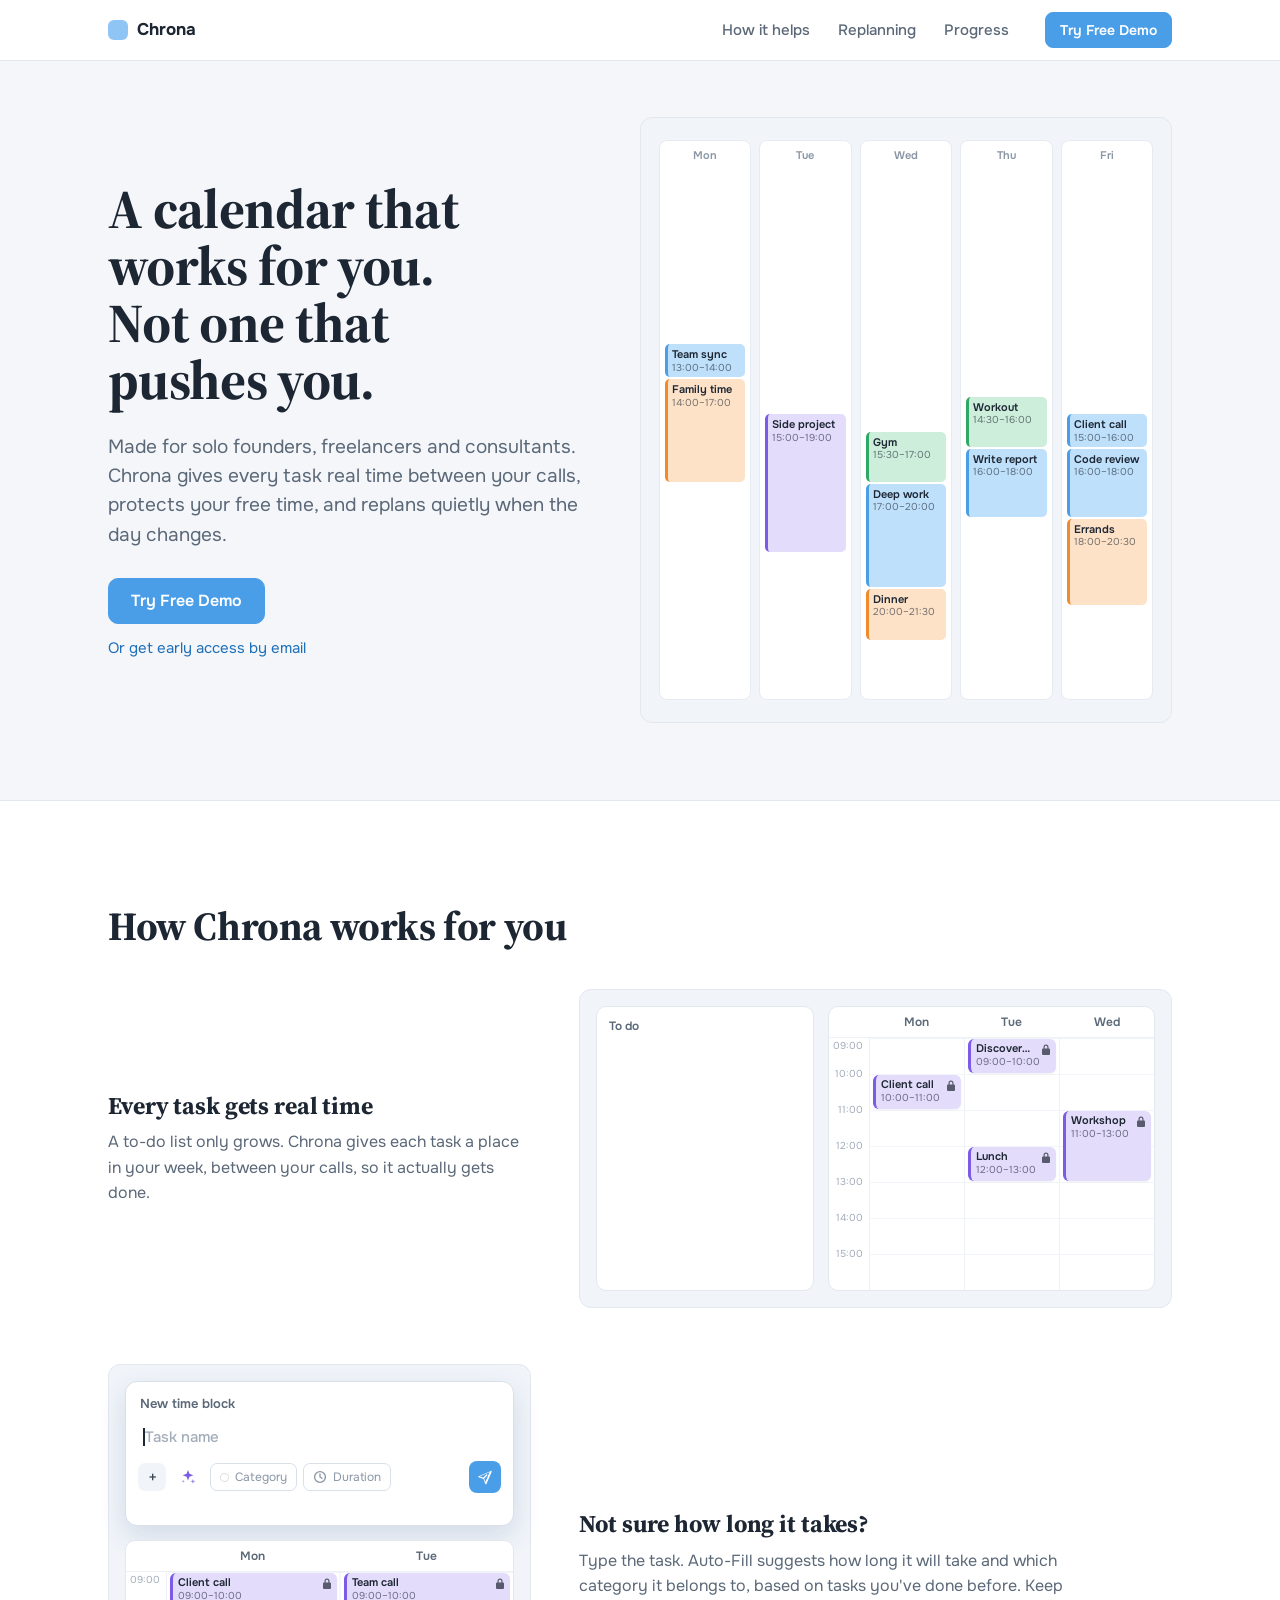
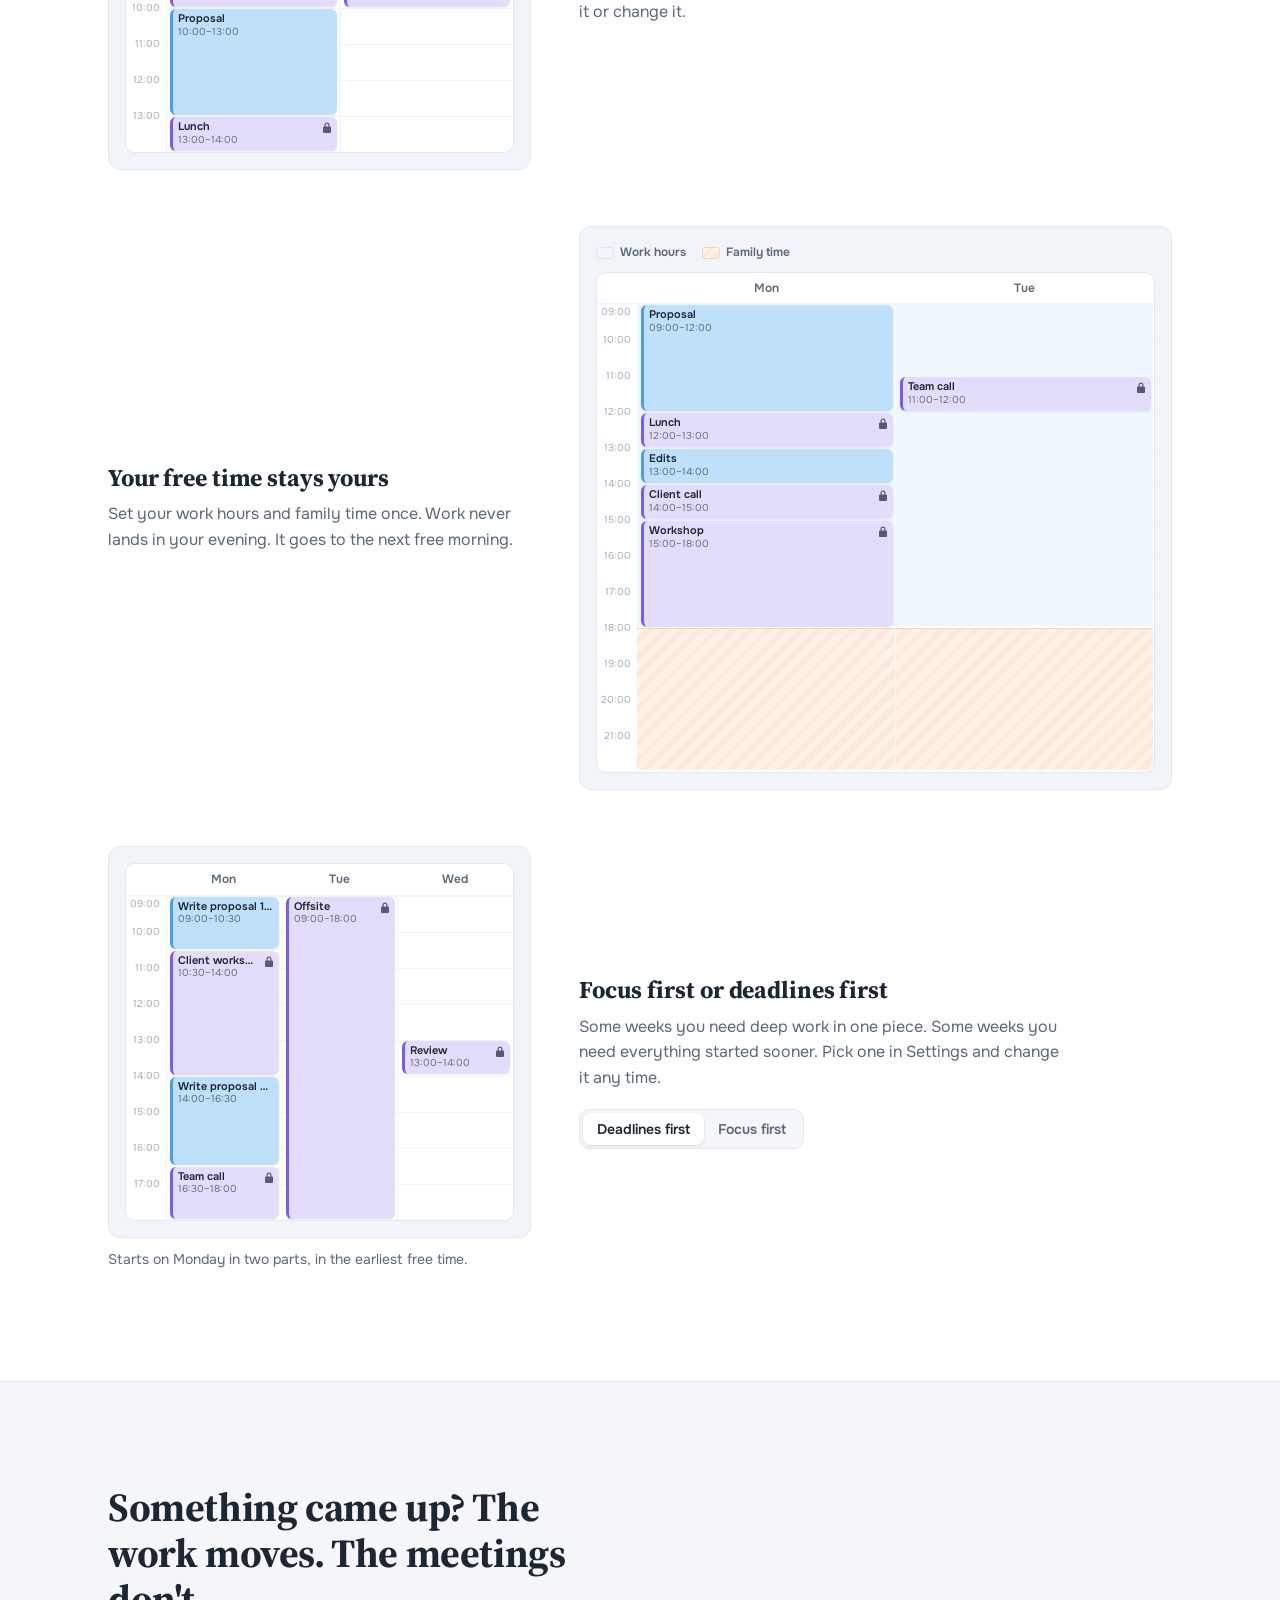
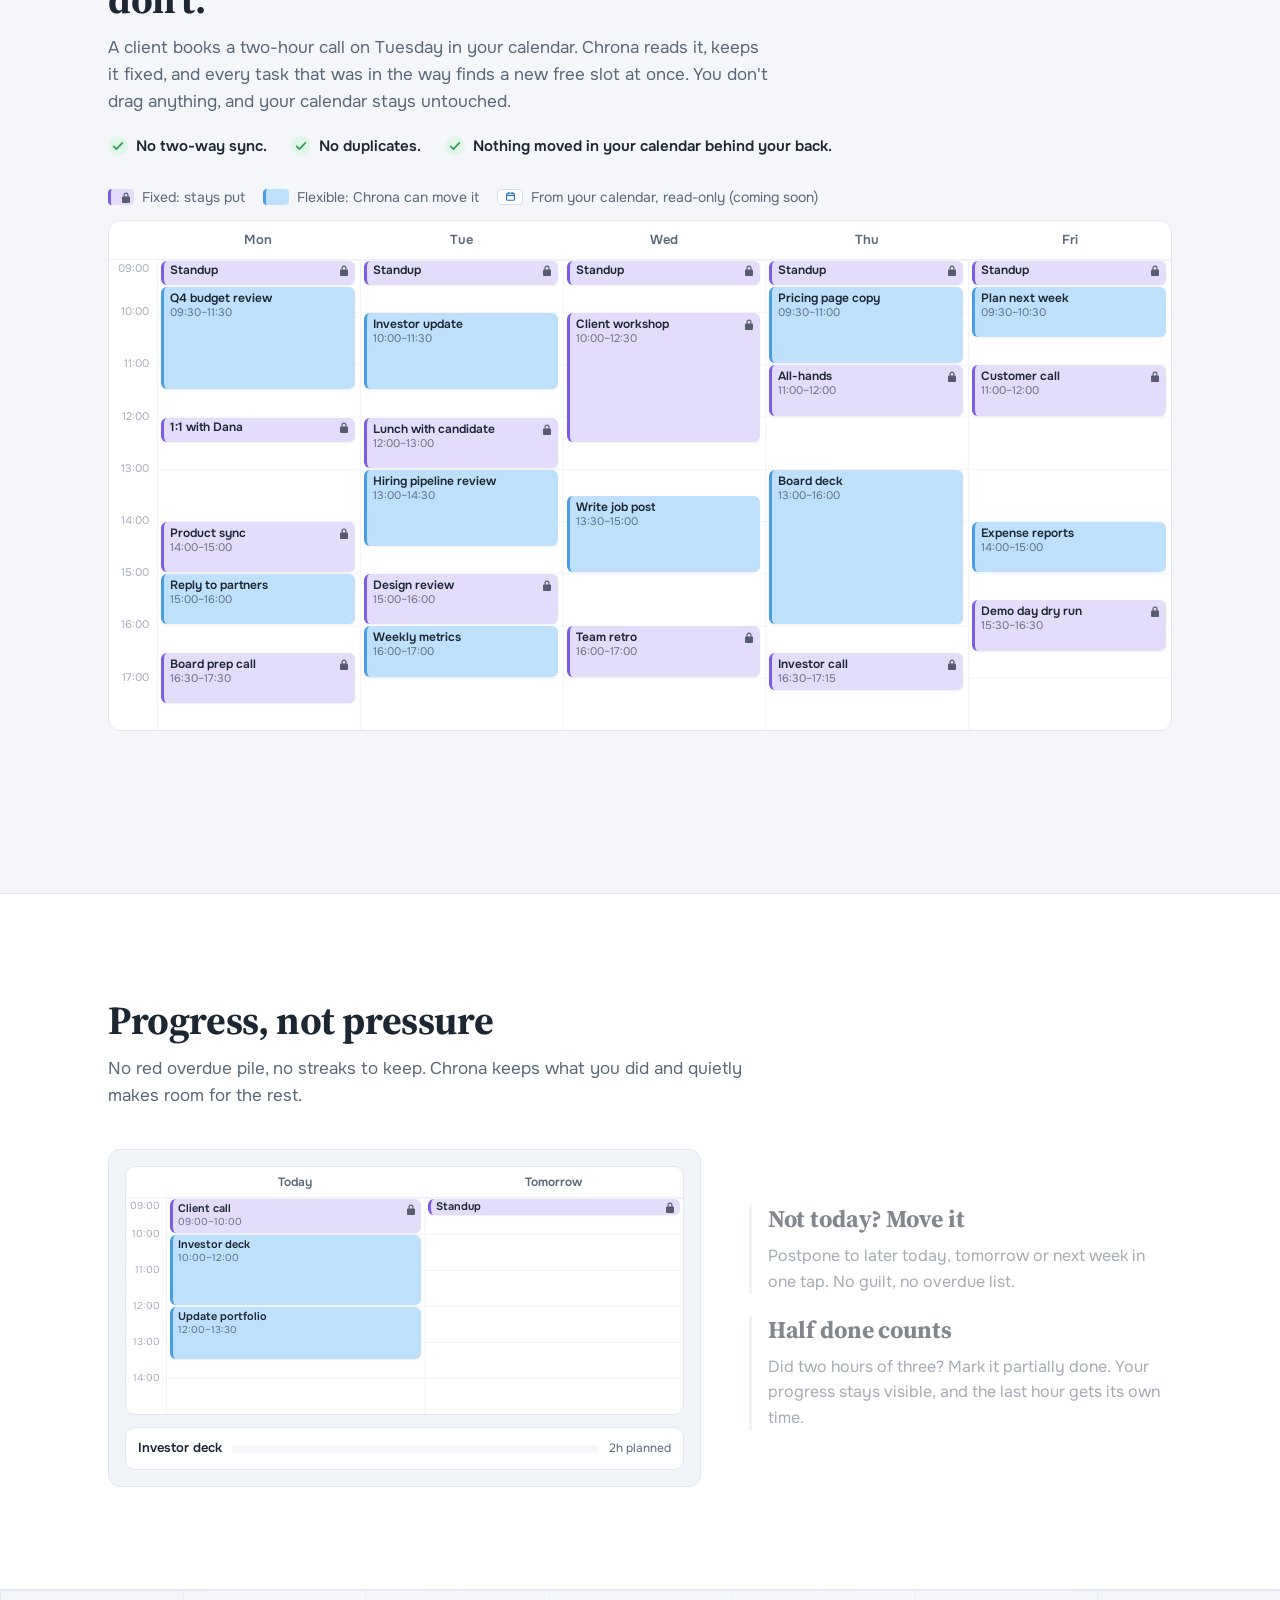
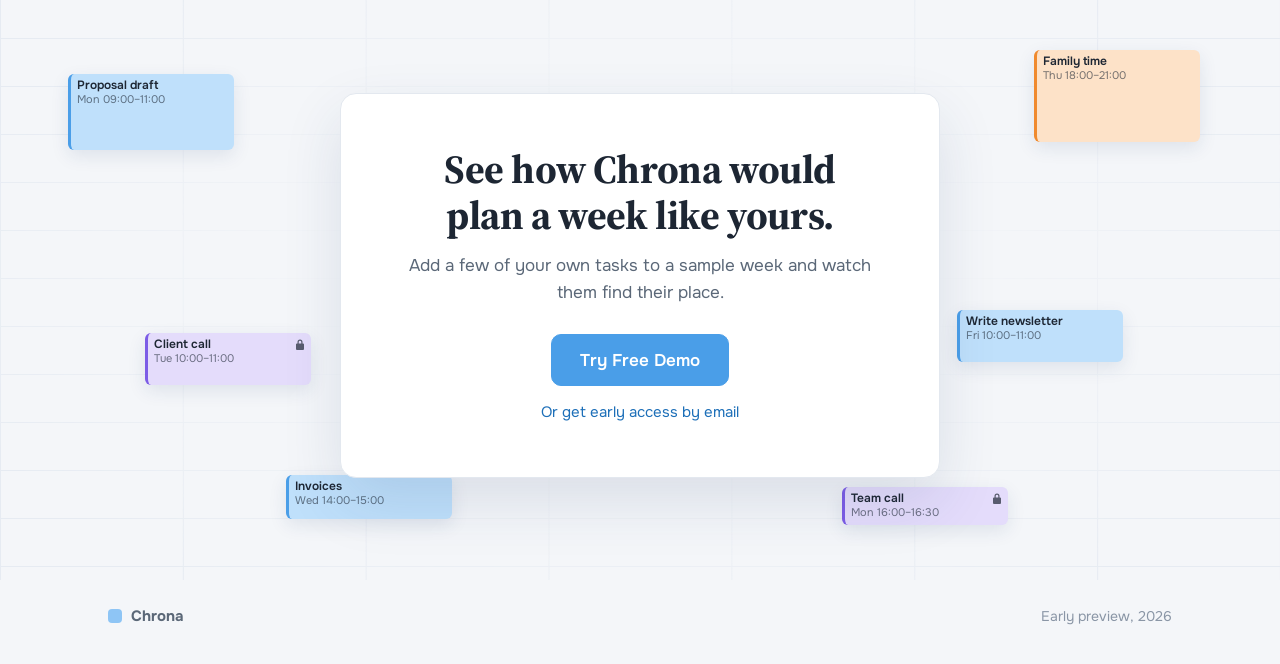
==== index.html @ 04bf7e2d "Publish landing and demo from auto-scheduler-v2@5531597 Co-Authored-By: Claude Opus 5.5 <noreply@ant" ====
<!doctype html>
<html lang="en">
<head>
  <meta charset="utf-8">
  <meta name="viewport" content="width=device-width, initial-scale=1">
  <title>Chrona: a calendar that works for you</title>
  <meta name="description" content="A calendar for solo founders, freelancers and consultants. Every task gets real time between your calls, your free time stays protected, and the week replans quietly when the day changes. Try Free Demo.">
  <meta property="og:type" content="website">
  <meta property="og:title" content="Chrona: a calendar that works for you, not one that pushes you">
  <meta property="og:description" content="For solo founders, freelancers and consultants. Every task gets real time, free time stays yours, half done counts. Try Free Demo.">
  <meta property="og:image" content="https://almazsr.github.io/chrona-demo/og.png">
  <meta name="twitter:card" content="summary_large_image">
  <link rel="icon" href="data:image/svg+xml,%3Csvg xmlns='http://www.w3.org/2000/svg' viewBox='0 0 32 32'%3E%3Crect width='32' height='32' rx='8' fill='%238ec5f5'/%3E%3C/svg%3E">
  <script>
    // Old demo links (…/chrona-demo/#/calendar) keep working after the demo moved to demo/.
    if (/^#\//.test(location.hash)) location.replace('demo/' + location.hash);
  </script>
  <link rel="preload" href="demo/fonts/onest-latin.woff2" as="font" type="font/woff2" crossorigin>
  <link rel="preload" href="demo/fonts/source-serif-4-latin.woff2" as="font" type="font/woff2" crossorigin>
  <link rel="stylesheet" href="demo/css/fonts.css">
  <link rel="stylesheet" href="demo/css/tetris.css">
  <link rel="stylesheet" href="demo/css/early-access.css">
  <link rel="stylesheet" href="css/landing.css">
</head>
<body>
  <header class="top">
    <div class="wrap top-in">
      <a class="logo" href="./" aria-label="Chrona home"><span class="mark" aria-hidden="true"></span>Chrona</a>
      <nav class="top-nav" aria-label="Page">
        <a href="#features">How it helps</a>
        <a href="#replan">Replanning</a>
        <a href="#progress">Progress</a>
      </nav>
      <a class="btn btn-sm" href="demo/">Try Free Demo</a>
    </div>
  </header>

  <main>
    <section class="hero" aria-labelledby="hero-title">
      <div class="wrap hero-in">
        <div class="hero-text">
          <h1 id="hero-title" class="hero-title"><span>A calendar that works for you.</span> <span>Not one that pushes you.</span></h1>
          <p class="lede">Made for solo founders, freelancers and consultants. Chrona gives every task real time between your calls, protects your free time, and replans quietly when the day changes.</p>
          <div class="hero-cta">
            <a class="btn" href="demo/">Try Free Demo</a>
            <a class="ea-link" href="#" data-early-access="landing-hero">Or get early access by email</a>
          </div>
        </div>
        <div class="hero-week" aria-hidden="true">
          <div class="hero-week-desktop" id="week-desktop"></div>
          <div class="hero-week-mobile" id="week-mobile"></div>
        </div>
      </div>
    </section>

    <section class="feats-sec" id="features" aria-labelledby="features-title">
      <div class="wrap">
        <h2 id="features-title">How Chrona works for you</h2>

        <div class="feat">
          <div class="feat-text">
            <h3>Every task gets real time</h3>
            <p>A to-do list only grows. Chrona gives each task a place in your week, between your calls, so it actually gets done.</p>
          </div>
          <figure class="scene" id="scene-time" aria-label="A to-do list fills up, then all tasks move into time blocks between calls">
            <div class="scene-stage scene-todo" aria-hidden="true"></div>
          </figure>
        </div>

        <div class="feat">
          <div class="feat-text">
            <h3>Not sure how long it takes?</h3>
            <p>Type the task. Auto-Fill suggests how long it will take and which category it belongs to, based on tasks you've done before. Keep it or change it.</p>
          </div>
          <figure class="scene" id="scene-ai" aria-label="Auto-Fill suggests duration and category for a new task, which then lands in the calendar">
            <div class="scene-stage" aria-hidden="true"></div>
          </figure>
        </div>

        <div class="feat">
          <div class="feat-text">
            <h3>Your free time stays yours</h3>
            <p>Set your work hours and family time once. Work never lands in your evening. It goes to the next free morning.</p>
          </div>
          <figure class="scene" id="scene-evening" aria-label="A new work task skips family time and goes to the next morning within work hours">
            <div class="scene-stage" aria-hidden="true"></div>
          </figure>
        </div>

        <div class="feat">
          <div class="feat-text">
            <h3>Focus first or deadlines first</h3>
            <p>Some weeks you need deep work in one piece. Some weeks you need everything started sooner. Pick one in Settings and change it any time.</p>
            <div class="seg" role="group" aria-label="Planning style">
              <button type="button" data-mode="deadlines" aria-pressed="true">Deadlines first</button>
              <button type="button" data-mode="focus" aria-pressed="false">Focus first</button>
            </div>
          </div>
          <figure class="scene" id="scene-focus" aria-label="A four-hour task placed in two parts or in one piece">
            <div class="scene-stage" aria-hidden="true"></div>
            <figcaption data-focus-note aria-live="polite"></figcaption>
          </figure>
        </div>
      </div>
    </section>

    <section class="replan" id="replan" aria-labelledby="replan-title">
      <div class="wrap">
        <h2 id="replan-title">Something came up? The work moves. The meetings don't.</h2>
        <p class="section-lede">A client books a two-hour call on Tuesday in your calendar. Chrona reads it, keeps it fixed, and every task that was in the way finds a new free slot at once. You don't drag anything, and your calendar stays untouched.</p>
        <ul class="promises" aria-label="How Chrona treats your calendar">
          <li><svg width="14" height="14" viewBox="0 0 16 16" fill="none" stroke="currentColor" stroke-width="2" stroke-linecap="round" stroke-linejoin="round" aria-hidden="true"><path d="M3 8.5l3.2 3L13 4.5"/></svg>No two-way sync.</li>
          <li><svg width="14" height="14" viewBox="0 0 16 16" fill="none" stroke="currentColor" stroke-width="2" stroke-linecap="round" stroke-linejoin="round" aria-hidden="true"><path d="M3 8.5l3.2 3L13 4.5"/></svg>No duplicates.</li>
          <li><svg width="14" height="14" viewBox="0 0 16 16" fill="none" stroke="currentColor" stroke-width="2" stroke-linecap="round" stroke-linejoin="round" aria-hidden="true"><path d="M3 8.5l3.2 3L13 4.5"/></svg>Nothing moved in your calendar behind your back.</li>
        </ul>
        <figure class="board-fig" id="board">
          <div class="board-bar">
            <div class="legend" aria-hidden="true">
              <span><i class="sw sw-fixed"><svg class="lk" width="10" height="11" viewBox="0 0 10 11" aria-hidden="true"><path fill="currentColor" d="M2.5 4.5V3a2.5 2.5 0 0 1 5 0v1.5H8a1 1 0 0 1 1 1V10a1 1 0 0 1-1 1H2a1 1 0 0 1-1-1V5.5a1 1 0 0 1 1-1h.5zm1.2 0h2.6V3a1.3 1.3 0 0 0-2.6 0v1.5z"/></svg></i>Fixed: stays put</span>
              <span><i class="sw sw-flex"></i>Flexible: Chrona can move it</span>
              <span><i class="sw sw-ext"><svg width="11" height="11" viewBox="0 0 16 16" fill="none" stroke="currentColor" stroke-width="1.6" stroke-linecap="round"><rect x="2.3" y="3.2" width="11.4" height="10.3" rx="1.6"/><path d="M2.3 6.5h11.4M5.5 2v2.4M10.5 2v2.4"/></svg></i>From your calendar, read-only (coming soon)</span>
            </div>
          </div>
          <div class="board" aria-hidden="true">
            <div class="board-days" id="board-days"></div>
            <div class="board-body">
              <div class="board-hours" id="board-hours"></div>
              <div class="board-grid" id="board-grid"></div>
            </div>
          </div>
          <figcaption>
            <ol class="log" id="board-log" aria-live="polite"></ol>
          </figcaption>
        </figure>
      </div>
    </section>

    <section class="progress-sec" id="progress" aria-labelledby="progress-title">
      <div class="wrap">
        <h2 id="progress-title">Progress, not pressure</h2>
        <p class="section-lede">No red overdue pile, no streaks to keep. Chrona keeps what you did and quietly makes room for the rest.</p>
        <div class="feat feat-progress">
          <figure class="scene" id="scene-progress" aria-label="Postpone moves a task to tomorrow, then Partially Done adds time for what is left">
            <div class="scene-stage" aria-hidden="true"></div>
          </figure>
          <div class="feat-text progress-steps">
            <div class="pstep" data-pstep="pp">
              <h3>Not today? Move it</h3>
              <p>Postpone to later today, tomorrow or next week in one tap. No guilt, no overdue list.</p>
            </div>
            <div class="pstep" data-pstep="partial">
              <h3>Half done counts</h3>
              <p>Did two hours of three? Mark it partially done. Your progress stays visible, and the last hour gets its own time.</p>
            </div>
          </div>
        </div>
      </div>
    </section>

    <section class="final" aria-labelledby="final-title">
      <div class="final-week" aria-hidden="true">
        <div class="blk blk-work fw1"><div class="bt"><b>Proposal draft</b></div><small>Mon 09:00–11:00</small></div>
        <div class="blk blk-meet fw2"><div class="bt"><b>Client call</b><svg class="lk" width="10" height="11" viewBox="0 0 10 11"><path fill="currentColor" d="M2.5 4.5V3a2.5 2.5 0 0 1 5 0v1.5H8a1 1 0 0 1 1 1V10a1 1 0 0 1-1 1H2a1 1 0 0 1-1-1V5.5a1 1 0 0 1 1-1h.5zm1.2 0h2.6V3a1.3 1.3 0 0 0-2.6 0v1.5z"/></svg></div><small>Tue 10:00–11:00</small></div>
        <div class="blk blk-work fw3"><div class="bt"><b>Invoices</b></div><small>Wed 14:00–15:00</small></div>
        <div class="blk blk-fam fw4"><div class="bt"><b>Family time</b></div><small>Thu 18:00–21:00</small></div>
        <div class="blk blk-work fw5"><div class="bt"><b>Write newsletter</b></div><small>Fri 10:00–11:00</small></div>
        <div class="blk blk-meet fw6"><div class="bt"><b>Team call</b><svg class="lk" width="10" height="11" viewBox="0 0 10 11"><path fill="currentColor" d="M2.5 4.5V3a2.5 2.5 0 0 1 5 0v1.5H8a1 1 0 0 1 1 1V10a1 1 0 0 1-1 1H2a1 1 0 0 1-1-1V5.5a1 1 0 0 1 1-1h.5zm1.2 0h2.6V3a1.3 1.3 0 0 0-2.6 0v1.5z"/></svg></div><small>Mon 16:00–16:30</small></div>
      </div>
      <div class="wrap">
        <div class="final-card">
          <h2 id="final-title">See how Chrona would plan a week like yours.</h2>
          <p>Add a few of your own tasks to a sample week and watch them find their place.</p>
          <a class="btn btn-lg" href="demo/">Try Free Demo</a>
          <a class="ea-link" href="#" data-early-access="landing-final">Or get early access by email</a>
        </div>
      </div>
    </section>
  </main>

  <footer class="foot">
    <div class="wrap foot-in">
      <span class="logo logo-sm"><span class="mark" aria-hidden="true"></span>Chrona</span>
      <span>Early preview, 2026</span>
    </div>
  </footer>


  <script src="demo/js/tetris.js"></script>
  <script src="demo/js/tetris-presets.js"></script>
  <script src="js/week.js"></script>
  <script src="demo/js/leads.js"></script>
  <script src="demo/js/early-access.js"></script>
  <script src="js/loop.js"></script>
  <script src="js/board.js"></script>
  <script src="js/scenes.js"></script>
  <script src="js/page.js"></script>
</body>
</html>
---- demo/css/fonts.css ----
/* Chrona fonts, self-hosted (ALM-97). Onest for text and interface, Source Serif 4 for headings.
   Both under the SIL Open Font License 1.1, see ../fonts/. Variable files: Onest 400-700,
   Source Serif 4 600-700 with optical size. Subsets: latin, latin-ext, cyrillic. */
@font-face {
  font-family: 'Onest';
  font-style: normal;
  font-weight: 400 700;
  font-display: swap;
  src: url(../fonts/onest-cyrillic.woff2) format('woff2');
  unicode-range: U+0301, U+0400-045F, U+0490-0491, U+04B0-04B1, U+2116;
}
@font-face {
  font-family: 'Onest';
  font-style: normal;
  font-weight: 400 700;
  font-display: swap;
  src: url(../fonts/onest-latin-ext.woff2) format('woff2');
  unicode-range: U+0100-02BA, U+02BD-02C5, U+02C7-02CC, U+02CE-02D7, U+02DD-02FF, U+0304, U+0308, U+0329, U+1D00-1DBF, U+1E00-1E9F, U+1EF2-1EFF, U+2020, U+20A0-20AB, U+20AD-20C4, U+2113, U+2C60-2C7F, U+A720-A7FF;
}
@font-face {
  font-family: 'Onest';
  font-style: normal;
  font-weight: 400 700;
  font-display: swap;
  src: url(../fonts/onest-latin.woff2) format('woff2');
  unicode-range: U+0000-00FF, U+0131, U+0152-0153, U+02BB-02BC, U+02C6, U+02DA, U+02DC, U+0304, U+0308, U+0329, U+2000-206F, U+20AC, U+2122, U+2191, U+2193, U+2212, U+2215, U+FEFF, U+FFFD;
}
@font-face {
  font-family: 'Source Serif 4';
  font-style: normal;
  font-weight: 600 700;
  font-display: swap;
  src: url(../fonts/source-serif-4-cyrillic.woff2) format('woff2');
  unicode-range: U+0301, U+0400-045F, U+0490-0491, U+04B0-04B1, U+2116;
}
@font-face {
  font-family: 'Source Serif 4';
  font-style: normal;
  font-weight: 600 700;
  font-display: swap;
  src: url(../fonts/source-serif-4-latin-ext.woff2) format('woff2');
  unicode-range: U+0100-02BA, U+02BD-02C5, U+02C7-02CC, U+02CE-02D7, U+02DD-02FF, U+0304, U+0308, U+0329, U+1D00-1DBF, U+1E00-1E9F, U+1EF2-1EFF, U+2020, U+20A0-20AB, U+20AD-20C4, U+2113, U+2C60-2C7F, U+A720-A7FF;
}
@font-face {
  font-family: 'Source Serif 4';
  font-style: normal;
  font-weight: 600 700;
  font-display: swap;
  src: url(../fonts/source-serif-4-latin.woff2) format('woff2');
  unicode-range: U+0000-00FF, U+0131, U+0152-0153, U+02BB-02BC, U+02C6, U+02DA, U+02DC, U+0304, U+0308, U+0329, U+2000-206F, U+20AC, U+2122, U+2191, U+2193, U+2212, U+2215, U+FEFF, U+FFFD;
}
---- demo/css/tetris.css ----
/* Chrona "tetris" preview, see js/tetris.js. Self-contained: every class starts with tt-. */
.tt-root { display: grid; grid-template-columns: repeat(var(--tt-days, 3), minmax(0, 1fr)); gap: 8px; height: 100%; }
.tt-day { display: flex; flex-direction: column; min-height: 0; background: #fff; border: 1px solid #e6ebf2; border-radius: 8px; }
.tt-label { padding: 6px 0 4px; text-align: center; font-size: 11px; font-weight: 600; color: #8a96a6; }
.tt-col { position: relative; flex: 1; min-height: 0; margin: 0 5px 6px; overflow: hidden; }
.tt-grid {
  background-image: linear-gradient(to bottom, transparent calc(100% - 1px), #eef1f5 calc(100% - 1px));
  background-size: 100% calc(100% / var(--tt-rows, 5));
}
.tt-blk {
  position: absolute; left: 0; right: 0; box-sizing: border-box; overflow: hidden;
  padding: 4px; border-left: 3px solid; border-radius: 5px; transform-origin: 50% 100%;
  font-size: 11px; font-weight: 600; line-height: 1.2; color: #1d2633;
}
.tt-blk > * { display: block; overflow: hidden; white-space: nowrap; text-overflow: ellipsis; }
.tt-blk small { font-size: 10px; font-weight: 400; color: rgba(29, 38, 51, .6); }
.tt-blk span { text-decoration: line-through transparent; transition: text-decoration-color .1s; }
.tt-blk.tt-done span { text-decoration-color: currentColor; }
.tt-blk.tt-short small { display: none; }
---- demo/css/early-access.css ----
/* Early access form and corner button (js/early-access.js, features/early-access.feature).
   Shared by the landing page and the demo; every class starts with ea-. */
.ea { font-family: Onest, -apple-system, BlinkMacSystemFont, "Segoe UI", Inter, sans-serif; color: #1d2633; }
.ea [hidden] { display: none !important; }

.ea-card {
  position: fixed; right: 20px; bottom: 20px; z-index: 1000;
  width: 360px; max-width: calc(100vw - 32px); box-sizing: border-box;
  background: #fff; border: 1px solid #e3e8ef; border-radius: 14px;
  box-shadow: 0 18px 48px rgba(30, 60, 110, .24);
  padding: 22px 22px 18px;
}
.ea-card.is-in { animation: eaIn .25s ease-out 1; }
@keyframes eaIn { from { opacity: 0; transform: translateY(12px); } to { opacity: 1; transform: none; } }
.ea-x {
  position: absolute; right: 10px; top: 10px; width: 32px; height: 32px;
  border: 1px solid #d9e0ea; border-radius: 8px; background: #fff; color: #3b4656;
  font-family: inherit; font-size: 18px; line-height: 1; cursor: pointer;
}
.ea-x:hover { background: #f4f6f9; }
.ea h2 { margin: 0 36px 6px 0; font-family: "Source Serif 4", Georgia, serif; font-size: 22px; font-weight: 700; letter-spacing: -.005em; line-height: 1.2; }
.ea-sub { margin: 0 0 16px; color: #5b6878; font-size: 14px; line-height: 1.5; }
.ea-field { display: block; margin-bottom: 12px; }
.ea-field span { display: block; font-size: 13px; font-weight: 600; margin-bottom: 5px; }
.ea-field input {
  width: 100%; box-sizing: border-box; height: 42px; padding: 0 12px;
  border: 1px solid #d9e0ea; border-radius: 8px; background: #fff; color: #1d2633;
  font-family: inherit; font-size: 15px;
}
.ea-field input:focus { outline: none; border-color: #4a9ee8; box-shadow: 0 0 0 3px rgba(74, 158, 232, .18); }
.ea-field input[aria-invalid="true"] { border-color: #e5484d; }
.ea-err { display: block; margin-top: 5px; font-style: normal; font-size: 12.5px; color: #b4232a; }
.ea-btn {
  width: 100%; min-height: 44px; margin-top: 4px; border: 0; border-radius: 10px;
  background: #4a9ee8; color: #fff; font-family: inherit; font-size: 15px; font-weight: 600; cursor: pointer;
}
.ea-btn:hover { background: #2b7de9; }
.ea-btn:disabled { opacity: .6; cursor: default; }
.ea-note { margin: 10px 0 0; text-align: center; font-size: 12px; color: #8a96a6; }
.ea-done p { margin: 0; color: #5b6878; font-size: 14px; line-height: 1.5; }
.ea :focus-visible { outline: 2px solid #4a9ee8; outline-offset: 2px; }

/* collapsed: a calm button in the corner that glows a few times, then stays still */
.ea-pill {
  position: fixed; right: 20px; bottom: 20px; z-index: 1000;
  display: inline-flex; align-items: center; gap: 8px; padding: 0 16px; height: 42px;
  border: 1px solid #b9d9f6; border-radius: 999px; background: #fff; color: #1d4f7a;
  font-family: inherit; font-size: 14px; font-weight: 600; cursor: pointer;
  box-shadow: 0 8px 22px rgba(30, 60, 110, .16);
}
.ea-pill svg { color: #4a9ee8; }
.ea-pill:hover { border-color: #4a9ee8; }
.ea-pill.is-glow { animation: eaGlow 1.6s ease-in-out 3; }
@keyframes eaGlow {
  0%, 100% { box-shadow: 0 8px 22px rgba(30, 60, 110, .16), 0 0 0 0 rgba(74, 158, 232, 0); }
  50% { box-shadow: 0 8px 22px rgba(30, 60, 110, .16), 0 0 0 8px rgba(74, 158, 232, .28); }
}

/* phones: a bottom sheet; the corner button sits above notifications */
@media (max-width: 600px) {
  .ea-card {
    left: 0; right: 0; bottom: 0; width: auto; max-width: none;
    border-radius: 16px 16px 0 0; border-bottom: 0;
    padding: 22px 18px calc(18px + env(safe-area-inset-bottom));
  }
  @keyframes eaIn { from { transform: translateY(100%); } to { transform: none; } }
  .ea-pill { right: 12px; bottom: calc(76px + env(safe-area-inset-bottom)); height: 40px; padding: 0 14px; font-size: 13px; }
  .ea-field input { font-size: 16px; } /* no zoom on iOS */
}

@media (prefers-reduced-motion: reduce) {
  .ea-card.is-in, .ea-pill.is-glow { animation: none; }
}
---- css/landing.css ----
/* Chrona landing. Plain CSS, no build step.
   Uses the demo's visual language so the landing and the demo read as one product:
   system font, primary #4a9ee8, brand mark #8ec5f5, light grey surfaces, calendar blocks with a
   tinted fill and a coloured left edge, a lock on fixed blocks, red ring and "!" for unmet constraints.
   Token values are copied from demo/css/base.css, setup.css and calendar.css. */

:root {
  --text: #1d2633;
  --muted: #5b6878;
  --faint: #8a96a6;
  --hour: #a3adba;
  --bg: #f4f6f9;
  --panel: #f1f5fa;
  --white: #ffffff;
  --line: #e3e8ef;
  --line-soft: #eef1f5;
  --field: #d9e0ea;
  --primary: #4a9ee8;
  --primary-dark: #2b7de9;
  --link: #1d6fb8;
  --mark: #8ec5f5;
  --red: #e5484d;
  --red-ink: #b4232a;

  /* category colours, as in the demo's sign-in week preview */
  --work-bg: #bfe0fb;   --work-edge: #4a9ee8;
  --meet-bg: #e4dcfb;   --meet-edge: #7c5ce6;

  --font: Onest, -apple-system, BlinkMacSystemFont, "Segoe UI", Inter, sans-serif;
  --serif: "Source Serif 4", Georgia, "Times New Roman", serif; /* fonts: demo/css/fonts.css (ALM-97) */
  --shadow-pop: 0 12px 32px rgba(30, 60, 110, .2);
  --shadow-lift: 0 10px 24px rgba(30, 60, 110, .28);

  --gutter: clamp(16px, 4vw, 48px);
}

*, *::before, *::after { box-sizing: border-box; }
html { -webkit-text-size-adjust: 100%; scroll-behavior: smooth; }
@media (prefers-reduced-motion: reduce) { html { scroll-behavior: auto; } }
body {
  margin: 0;
  background: var(--bg);
  color: var(--text);
  font-family: var(--font);
  font-size: 1rem;
  line-height: 1.6;
  font-variant-numeric: normal;
}
h1, h2, h3 { margin: 0; line-height: 1.15; font-family: var(--serif); font-weight: 700; }
button, input { font-family: inherit; }
p { margin: 0; }
a { color: var(--link); }
:focus-visible { outline: 2px solid var(--primary); outline-offset: 3px; border-radius: 6px; }

.wrap { width: 100%; max-width: 1160px; margin: 0 auto; padding: 0 var(--gutter); }
.narrow { max-width: 800px; }

/* ---------- buttons (demo .b and .b.p, scaled up) ---------- */
.btn {
  display: inline-flex; align-items: center; justify-content: center;
  min-height: 46px; padding: 0 22px;
  border: 1px solid var(--primary); border-radius: 10px;
  background: var(--primary); color: var(--white);
  font: 600 1rem/1 var(--font); text-decoration: none; cursor: pointer; white-space: nowrap;
  transition: background-color .15s ease, border-color .15s ease;
}
.btn:hover { background: var(--primary-dark); border-color: var(--primary-dark); }
.btn-sm { min-height: 36px; padding: 0 14px; font-size: .875rem; border-radius: 8px; }
.btn-lg { min-height: 52px; padding: 0 28px; font-size: 1.0625rem; }
.btn-block { width: 100%; }
.btn-ghost { background: var(--white); color: var(--text); border-color: var(--field); min-height: 40px; font-size: .9375rem; }
.btn-ghost:hover { background: var(--panel); border-color: var(--primary); }
.btn:disabled { opacity: .6; cursor: default; }

/* ---------- header (demo .hdr) ---------- */
.top { position: sticky; top: 0; z-index: 20; background: var(--white); border-bottom: 1px solid var(--line); }
.top-in { display: flex; align-items: center; gap: 24px; height: 60px; }
.logo { display: inline-flex; align-items: center; gap: 9px; font-weight: 700; font-size: 1.0625rem; color: var(--text); text-decoration: none; }
.mark { width: 20px; height: 20px; border-radius: 6px; background: var(--mark); flex-shrink: 0; }
.top-nav { display: flex; gap: 4px; margin-left: auto; }
.top-nav a { padding: 6px 12px; border-radius: 8px; color: var(--muted); font-size: .9375rem; font-weight: 500; text-decoration: none; }
.top-nav a:hover { background: var(--bg); color: var(--text); }

/* ---------- hero ---------- */
.hero { padding: clamp(32px, 4.5vw, 56px) 0 clamp(48px, 6vw, 80px); }
.hero-in { display: grid; grid-template-columns: minmax(0, 10fr) minmax(0, 11fr); gap: 48px; align-items: center; }
.hero-title {
  font-size: clamp(2.5rem, 1.2rem + 2.8vw, 3.75rem);
  font-weight: 700;
  line-height: 1.04;
  letter-spacing: -.012em;
}
.hero-title span { display: block; text-wrap: balance; }
.lede { margin-top: clamp(18px, 2vw, 24px); max-width: 46ch; font-size: 1.1875rem; line-height: 1.55; color: var(--muted); }
.hero-cta { display: flex; flex-direction: column; align-items: flex-start; gap: 12px; margin-top: 28px; }
.ea-link { font-size: .9375rem; color: var(--link); text-decoration: none; }
.ea-link:hover { text-decoration: underline; text-underline-offset: 3px; }
.final-card .ea-link { display: inline-block; margin-top: 14px; }
.final-card .btn { display: flex; width: max-content; margin: 0 auto; }

/* falling-blocks week, the same component and panel as demo sign-in (.si-right) */
.hero-week { background: var(--panel); border: 1px solid var(--line); border-radius: 12px; padding: 22px 18px; }
.hero-week-desktop { height: clamp(460px, 44vw, 560px); }
.hero-week-mobile { display: none; }

/* ---------- replanning board (demo calendar) ---------- */
.section-lede { margin-top: 12px; max-width: 60ch; font-size: 1.0625rem; color: var(--muted); }
.promises { list-style: none; margin: 18px 0 0; padding: 0; display: flex; flex-wrap: wrap; gap: 10px 24px; }
.promises li { display: inline-flex; align-items: center; gap: 8px; font-weight: 600; font-size: .9375rem; color: var(--text); }
.promises svg { flex-shrink: 0; width: 20px; height: 20px; padding: 3px; border-radius: 50%; background: #e3f6ea; color: #2f9e5a; }
.board-fig { margin: 28px 0 0; }
.board-bar { display: flex; align-items: center; justify-content: space-between; gap: 12px 20px; flex-wrap: wrap; margin-bottom: 12px; }
.legend { display: flex; gap: 18px; flex-wrap: wrap; font-size: .875rem; color: var(--muted); }
.legend span { display: inline-flex; align-items: center; gap: 8px; }
.sw { width: 26px; height: 16px; border-radius: 4px; display: inline-flex; align-items: center; justify-content: flex-end; padding-right: 3px; color: rgba(29, 38, 51, .7); }
.sw-fixed { background: var(--meet-bg); border-left: 3px solid var(--meet-edge); }
.sw-flex { background: var(--work-bg); border-left: 3px solid var(--work-edge); }
.sw-ext { background: var(--white); border: 1px solid var(--field); justify-content: center; padding: 0; color: var(--link); }
.blk .ext { flex-shrink: 0; margin-top: 2px; color: rgba(29, 38, 51, .7); }

/* an event arriving from the visitor's calendar (read-only connection, ALM-100) */
.board { position: relative; }
.incoming {
  position: absolute; z-index: 6; top: 48px; right: 14px;
  display: flex; align-items: center; gap: 10px; padding: 10px 14px 10px 10px;
  background: var(--white); border: 1px solid var(--line); border-radius: 12px; box-shadow: var(--shadow-pop);
  font-size: .8125rem; line-height: 1.3; opacity: 0; transform: translateY(-8px); pointer-events: none;
  transition: opacity .3s ease, transform .3s ease;
}
.incoming.on { opacity: 1; transform: none; }
.inc-ic { width: 30px; height: 30px; border-radius: 8px; background: var(--meet-bg); color: var(--meet-edge); display: inline-flex; align-items: center; justify-content: center; }
.inc-ic svg { width: 16px; height: 16px; }
.inc-tx b { display: block; font-weight: 600; }
.inc-tx span { color: var(--muted); }
.no-anim .incoming { transition: none !important; }

.board {
  --hours: 9;
  --gut: 48px;
  background: var(--white);
  border: 1px solid var(--line);
  border-radius: 12px;
  overflow: hidden;
}
.board-days { display: grid; grid-template-columns: var(--gut) repeat(var(--cols, 5), 1fr); border-bottom: 1px solid var(--line-soft); }
.board-days div { padding: 9px 0 8px; text-align: center; font-size: .8125rem; font-weight: 600; color: var(--muted); }
.board-days div.is-hot span { background: var(--primary); color: var(--white); border-radius: 999px; padding: 2px 10px; }
.board-body { position: relative; display: grid; grid-template-columns: var(--gut) 1fr; height: clamp(420px, 40vw, 470px); }
.board-hours { position: relative; }
.board-hours span { position: absolute; right: 8px; transform: translateY(-50%); font-size: .6875rem; color: var(--hour); }
.board-hours span:first-child { transform: none; }
.board-grid {
  position: relative;
  background-image:
    linear-gradient(to bottom, #f1f4f8 1px, transparent 1px),
    linear-gradient(to right, var(--line-soft) 1px, transparent 1px);
  background-size: 100% calc(100% / var(--hours)), calc(100% / var(--cols, 5)) 100%;
}

.blk {
  position: absolute;
  margin: 1px 3px 0 4px;
  padding: 4px 6px;
  border-radius: 6px;
  border-left: 3px solid rgba(0, 0, 0, .25);
  box-shadow: 0 1px 2px rgba(0, 0, 0, .06);
  overflow: hidden;
  color: var(--text);
  font-size: .75rem;
  line-height: 1.25;
  transition: top .55s cubic-bezier(.3, .7, .2, 1), left .55s cubic-bezier(.3, .7, .2, 1), height .55s ease, opacity .3s ease, box-shadow .3s ease, transform .35s ease;
}
.blk .bt { display: flex; gap: 4px; align-items: flex-start; }
.blk .bt b { flex: 1; min-width: 0; font-weight: 600; white-space: nowrap; overflow: hidden; text-overflow: ellipsis; }
.lk { flex-shrink: 0; margin-top: 2px; color: rgba(29, 38, 51, .7); }
.blk small { display: block; font-size: .6875rem; color: rgba(29, 38, 51, .6); white-space: nowrap; }
.blk-meet { background: var(--meet-bg); border-left-color: var(--meet-edge); }
.blk-work { background: var(--work-bg); border-left-color: var(--work-edge); }
.blk.is-short small { display: none; }
.blk.is-short { padding-top: 2px; padding-bottom: 2px; }
.blk.is-new { opacity: 0; transform: translateY(-12px); box-shadow: var(--shadow-lift); }
.blk.is-in { opacity: 1; transform: none; box-shadow: 0 0 0 2px var(--primary-dark); z-index: 2; }
.blk.is-moved { box-shadow: 0 0 0 2px var(--primary-dark); z-index: 2; }

figcaption { margin-top: 12px; min-height: 3em; }
.log { list-style: none; margin: 0; padding: 0; display: flex; flex-wrap: wrap; gap: 6px 20px; font-size: .875rem; }
.log li { display: inline-flex; align-items: baseline; gap: 8px; animation: logIn .35s ease both; }
.log li::before { content: ""; width: 8px; height: 8px; border-radius: 50%; background: var(--primary-dark); flex-shrink: 0; transform: translateY(-1px); }
.log li.log-fixed::before { background: var(--meet-edge); }
.log-idle { font-size: .875rem; color: var(--muted); }
.log-idle[hidden] { display: none; }
@keyframes logIn { from { opacity: 0; transform: translateY(4px); } to { opacity: 1; transform: none; } }

/* ---------- sections ---------- */
main > section:not(.hero) { padding: clamp(56px, 8vw, 104px) 0; }
h2 { font-size: clamp(1.75rem, 1.25rem + 1.8vw, 2.5rem); font-weight: 700; letter-spacing: -.01em; }

.feats-sec, .progress-sec { background: var(--white); border-top: 1px solid var(--line); border-bottom: 1px solid var(--line); }
.replan h2 { max-width: 24ch; }

/* closing call to action: a card on top of a faint calendar week */
.final { position: relative; overflow: hidden; }
.final-week { position: absolute; inset: 0; pointer-events: none; }
.final-week::before {
  content: ""; position: absolute; inset: 0;
  background-image: linear-gradient(to bottom, #e6ebf2 1px, transparent 1px), linear-gradient(to right, #e6ebf2 1px, transparent 1px);
  background-size: 100% 48px, calc(100% / 7) 100%;
  -webkit-mask-image: radial-gradient(ellipse 75% 85% at 50% 50%, transparent 30%, #000 75%);
  mask-image: radial-gradient(ellipse 75% 85% at 50% 50%, transparent 30%, #000 75%);
}
.final-week .blk { width: min(190px, 13vw); box-shadow: 0 6px 18px rgba(30, 60, 110, .10); }
.final-week .blk-fam { background: #fde2c8; border-left-color: #f08a2e; }
.fw1 { left: 5%; top: 14%; height: 76px; }
.fw2 { left: 11%; top: 58%; height: 52px; }
.fw3 { left: 22%; top: 82%; height: 44px; }
.fw4 { right: 6%; top: 10%; height: 92px; }
.fw5 { right: 12%; top: 54%; height: 52px; }
.fw6 { right: 21%; top: 84%; height: 38px; }
.final .wrap { position: relative; }
.final-card {
  max-width: 600px; margin: 0 auto; text-align: center;
  background: var(--white); border: 1px solid var(--line); border-radius: 16px;
  padding: clamp(32px, 5vw, 52px) clamp(22px, 5vw, 48px);
  box-shadow: 0 24px 60px rgba(30, 60, 110, .12);
}
.final-card h2 { max-width: 20ch; margin: 0 auto; text-wrap: balance; }
.final-card p { margin: 14px auto 28px; max-width: 42ch; color: var(--muted); font-size: 1.0625rem; }

.foot { padding: 24px 0 36px; font-size: .875rem; color: var(--faint); }
.foot-in { display: flex; justify-content: space-between; align-items: center; gap: 16px; }
.logo-sm { font-size: .9375rem; color: var(--muted); }
.logo-sm .mark { width: 14px; height: 14px; border-radius: 4px; }



/* ---------- benefit scenes (js/scenes.js, js/loop.js) ---------- */
.feat { display: grid; grid-template-columns: minmax(0, 5fr) minmax(0, 7fr); gap: 48px; align-items: center; margin-top: 56px; }
.feat:first-of-type { margin-top: 40px; }
.feat:nth-of-type(even) .feat-text { order: 2; }
.feat-text h3 { font-size: 1.5rem; letter-spacing: -.005em; margin-bottom: 10px; }
.feat-text p { color: var(--muted); max-width: 44ch; }

.scene { margin: 0; }
.scene-stage { position: relative; background: var(--panel); border: 1px solid var(--line); border-radius: 12px; padding: 16px; min-height: 120px; }
.scene figcaption { min-height: 2.2em; margin-top: 10px; font-size: .875rem; color: var(--muted); }

.mini { background: var(--white); border: 1px solid var(--line); border-radius: 10px; overflow: hidden; }
.mini-days { display: grid; grid-template-columns: 40px repeat(var(--cols), 1fr); border-bottom: 1px solid var(--line-soft); }
.mini-days div { padding: 6px 0 5px; text-align: center; font-size: .75rem; font-weight: 600; color: var(--muted); }
.mini-body { position: relative; display: grid; grid-template-columns: 40px 1fr; height: calc(var(--rows) * 36px); }
.mini-hours { position: relative; }
.mini-hours span { position: absolute; right: 6px; transform: translateY(-50%); font-size: .625rem; color: var(--hour); }
.mini-hours span:first-child { transform: none; }
.mini-grid {
  position: relative;
  background-image: linear-gradient(to bottom, #f1f4f8 1px, transparent 1px), linear-gradient(to right, var(--line-soft) 1px, transparent 1px);
  background-size: 100% calc(100% / var(--rows)), calc(100% / var(--cols)) 100%;
}
.mini .blk { font-size: .6875rem; padding: 3px 5px; transition: top 1s cubic-bezier(.45, 0, .2, 1), left 1s cubic-bezier(.45, 0, .2, 1), height 1s cubic-bezier(.45, 0, .2, 1), opacity .3s ease, box-shadow .3s ease, transform .35s ease; }
.mini .blk small { font-size: .625rem; }
.mini .blk.is-short { padding-top: 1px; padding-bottom: 1px; }
.blk.is-try { opacity: .55; outline: 2px dashed var(--work-edge); outline-offset: -2px; }
.blk.is-done { opacity: .62; }
.blk.is-done b { text-decoration: line-through; text-decoration-color: rgba(29, 38, 51, .6); }
.blk.flash { animation: scFlash 1s ease-out 1; }
.blk.appear { animation: scIn .5s ease-out 1; }
.blk.is-gone { opacity: 0; }
@keyframes scFlash { 0% { box-shadow: 0 0 0 3px rgba(67, 178, 107, .6); background: #e3f6ea; } 100% { box-shadow: 0 0 0 3px rgba(67, 178, 107, 0); } }
@keyframes scIn { from { opacity: 0; transform: scale(.92); } to { opacity: 1; transform: none; } }

/* time spaces: work hours and family time */
.mini-band { position: absolute; transition: box-shadow .3s ease; }
.mini-band.band-work { background: #eef6fe; }
.mini-band.band-family { background: repeating-linear-gradient(135deg, #fdf3e8 0 6px, #fbeadb 6px 12px); border-top: 1px solid #f3d6b8; }
.mini-band.is-hot { box-shadow: inset 0 0 0 2px #f08a2e; }
.spaces { display: flex; gap: 16px; margin-bottom: 10px; font-size: .75rem; font-weight: 600; color: var(--muted); }
.spaces span { display: inline-flex; align-items: center; gap: 6px; }
.spaces i { width: 18px; height: 12px; border-radius: 3px; border: 1px solid var(--line); }
.sw-work-hours { background: #eef6fe; }
.sw-family { background: repeating-linear-gradient(135deg, #fdf3e8 0 4px, #fbeadb 4px 8px); border-color: #f3d6b8 !important; }

/* to-do list next to the calendar */
.scene-todo { display: grid; grid-template-columns: minmax(0, 2fr) minmax(0, 3fr); gap: 14px; align-items: start; }
.scene-todo .mini { overflow: visible; }
.todo { background: var(--white); border: 1px solid var(--line); border-radius: 10px; padding: 10px 12px; min-height: 100%; }
.todo-h { font-size: .75rem; font-weight: 600; color: var(--muted); margin-bottom: 6px; }
.todo ol { list-style: none; margin: 0; padding: 0; display: grid; gap: 2px; }
.todo li { display: grid; grid-template-columns: 1fr auto; column-gap: 8px; padding: 6px 0; border-top: 1px solid var(--line-soft); font-size: .8125rem; line-height: 1.3; transition: color .3s ease, opacity .4s ease, transform .4s ease; }
.todo li:first-child { border-top: 0; }
.todo li.is-hidden { opacity: 0; transform: translateY(-6px); }
.todo-t { font-weight: 600; }
.todo-d { color: var(--faint); font-size: .75rem; }
.todo-at { grid-column: 1 / -1; font-size: .6875rem; color: var(--link); height: 0; overflow: hidden; transition: height .3s ease; }
.todo li.is-placed { color: var(--faint); }
.todo li.is-placed .todo-t { text-decoration: line-through; }
.todo li.is-placed .todo-at { height: 1.2em; }
.blk.is-flying { z-index: 4; }
.blk.fly { transition: transform 2s cubic-bezier(.45, 0, .2, 1); }

/* time block form with Auto-Fill, as in the demo */
.af { background: var(--white); border: 1px solid var(--field); border-radius: 12px; padding: 10px 12px; box-shadow: 0 10px 28px rgba(30, 60, 110, .14); margin-bottom: 14px; }
.af-h { font-size: .8125rem; font-weight: 600; color: var(--muted); margin: 2px 2px 6px; }
.af-title { position: relative; display: flex; align-items: center; min-height: 32px; padding: 0 4px; font-size: .9375rem; font-weight: 600; }
.af-ph { color: var(--hour); font-weight: 500; }
.af-ph[hidden] { display: none; }
.af-caret { width: 1.5px; height: 18px; background: var(--text); margin-left: 1px; animation: caret 1s steps(1) infinite; }
@keyframes caret { 50% { opacity: 0; } }
.af-row { display: flex; align-items: center; gap: 6px; margin-top: 8px; flex-wrap: wrap; }
.af-row .sp { flex: 1; }
.af-plus { width: 28px; height: 28px; border-radius: 7px; background: #f1f4f8; display: inline-flex; align-items: center; justify-content: center; color: #3b4656; font-size: 17px; }
.af-ai { width: 32px; height: 32px; border-radius: 8px; display: inline-flex; align-items: center; justify-content: center; color: #7c5ce6; position: relative; }
.af-ai.is-busy { background: #f3effe; }
.af-ai.is-busy svg { animation: aiSpin .8s linear infinite; }
@keyframes aiSpin { to { transform: rotate(360deg); } }
.af-fb { height: 28px; display: inline-flex; align-items: center; gap: 6px; padding: 0 9px; border: 1px solid var(--field); border-radius: 7px; background: var(--white); font-size: .75rem; color: var(--faint); white-space: nowrap; }
.af-fb .dot { width: 9px; height: 9px; border-radius: 50%; border: 1px solid rgba(0, 0, 0, .12); background: var(--white); }
.af-fb.is-set { color: #3b4656; }
.af-fb.flash { animation: scFlash 1s ease-out 1; }
.af-save { width: 32px; height: 32px; border-radius: 8px; background: var(--primary); color: var(--white); display: inline-flex; align-items: center; justify-content: center; transition: transform .15s ease, background-color .15s ease; }
.af-save.is-press { transform: scale(.9); background: var(--primary-dark); }
.af-msg { margin: 6px 2px 0; min-height: 1.3em; font-size: .75rem; color: #6a4fd8; }

/* demo actions menu */
.scene-menu { position: absolute; z-index: 5; width: 236px; background: var(--white); border: 1px solid var(--line); border-radius: 10px; box-shadow: 0 12px 32px rgba(30, 60, 110, .22); padding: 5px; font-size: .8125rem; animation: scIn .18s ease-out 1; }
.scene-menu .mi { display: flex; align-items: center; gap: 9px; padding: 6px 8px; border-radius: 7px; color: var(--text); }
.scene-menu .mi.on { background: #eaf4fd; color: #1d4f7a; }
.scene-menu .ic { width: 16px; display: inline-flex; justify-content: center; color: var(--muted); }
.scene-menu .lab { flex: 1; }
.scene-menu .val { color: var(--faint); font-size: .75rem; }
.scene-menu .arr { color: var(--faint); }
.scene-menu .mh { padding: 5px 8px 4px; font-size: .6875rem; font-weight: 600; color: var(--faint); }

/* task progress under the progress scene */
.task-progress { display: grid; grid-template-columns: auto 1fr auto; align-items: center; gap: 10px; margin-top: 12px; padding: 10px 12px; background: var(--white); border: 1px solid var(--line); border-radius: 10px; font-size: .8125rem; }
.tp-name { font-weight: 600; }
.tp-bar { height: 8px; background: var(--bg); border-radius: 999px; overflow: hidden; }
.tp-bar b { display: block; height: 100%; width: 0; background: #43b26b; border-radius: 999px; transition: width 1s ease; }
.tp-val { font-style: normal; color: var(--muted); font-size: .75rem; }

/* focus / deadlines switch, the demo's segmented look */
.seg { display: inline-flex; margin-top: 18px; padding: 3px; background: var(--bg); border: 1px solid var(--line); border-radius: 10px; }
.seg button { border: 0; background: transparent; padding: 7px 14px; border-radius: 8px; font: 600 .875rem var(--font); color: var(--muted); cursor: pointer; }
.seg button.on { background: var(--white); color: var(--text); box-shadow: 0 1px 3px rgba(30, 60, 110, .15); }

/* progress: one calendar, two steps of text that light up in turn */
.feat-progress { grid-template-columns: minmax(0, 7fr) minmax(0, 5fr); margin-top: 32px; }
.progress-steps { display: grid; gap: 22px; }
.pstep { padding-left: 16px; border-left: 3px solid var(--line); opacity: .55; transition: opacity .3s ease, border-color .3s ease; }
.pstep.on { opacity: 1; border-left-color: var(--primary); }

/* replanning board: every task moves at once, in about 2 seconds */
.board .blk { transition: top 2s cubic-bezier(.45, 0, .2, 1), left 2s cubic-bezier(.45, 0, .2, 1), height 2s cubic-bezier(.45, 0, .2, 1), opacity .3s ease, box-shadow .3s ease, transform .35s ease; }

.no-anim .blk, .no-anim .tp-bar b, .no-anim .mini-band, .no-anim .todo li, .no-anim .af-save, .no-anim .pstep, .no-anim .scene-menu { transition: none !important; animation: none !important; }

/* ---------- responsive ---------- */
@media (max-width: 800px) {
  .hero-in { grid-template-columns: 1fr; gap: 28px; }
  .hero-week { padding: 16px 14px; }
  .hero-week-desktop { display: none; }
  .hero-week-mobile { display: block; }
  .feat, .feat-progress { grid-template-columns: 1fr; gap: 18px; margin-top: 44px; }
  .feat:nth-of-type(even) .feat-text { order: 0; }
  .feat-progress .progress-steps { order: -1; }
}
@media (max-width: 720px) {
  .top-nav { display: none; }
  .top-in { justify-content: space-between; height: 56px; }
  .lede { font-size: 1.0625rem; }
  .hero-cta { align-items: stretch; }
  .hero-cta .btn { width: 100%; }
  .hero-cta .ea-link { text-align: center; }
  .board-bar { flex-direction: column; align-items: stretch; }
  .board { --gut: 42px; }
  .board-body { height: 500px; }
  .final .btn { width: 100%; }
  .final-week .blk { display: none; }
  .scene-todo { grid-template-columns: 1fr; }
}

@media (prefers-reduced-motion: reduce) {
  .blk, .log li, .scene-menu, .af-caret { transition: none; animation: none; }
}
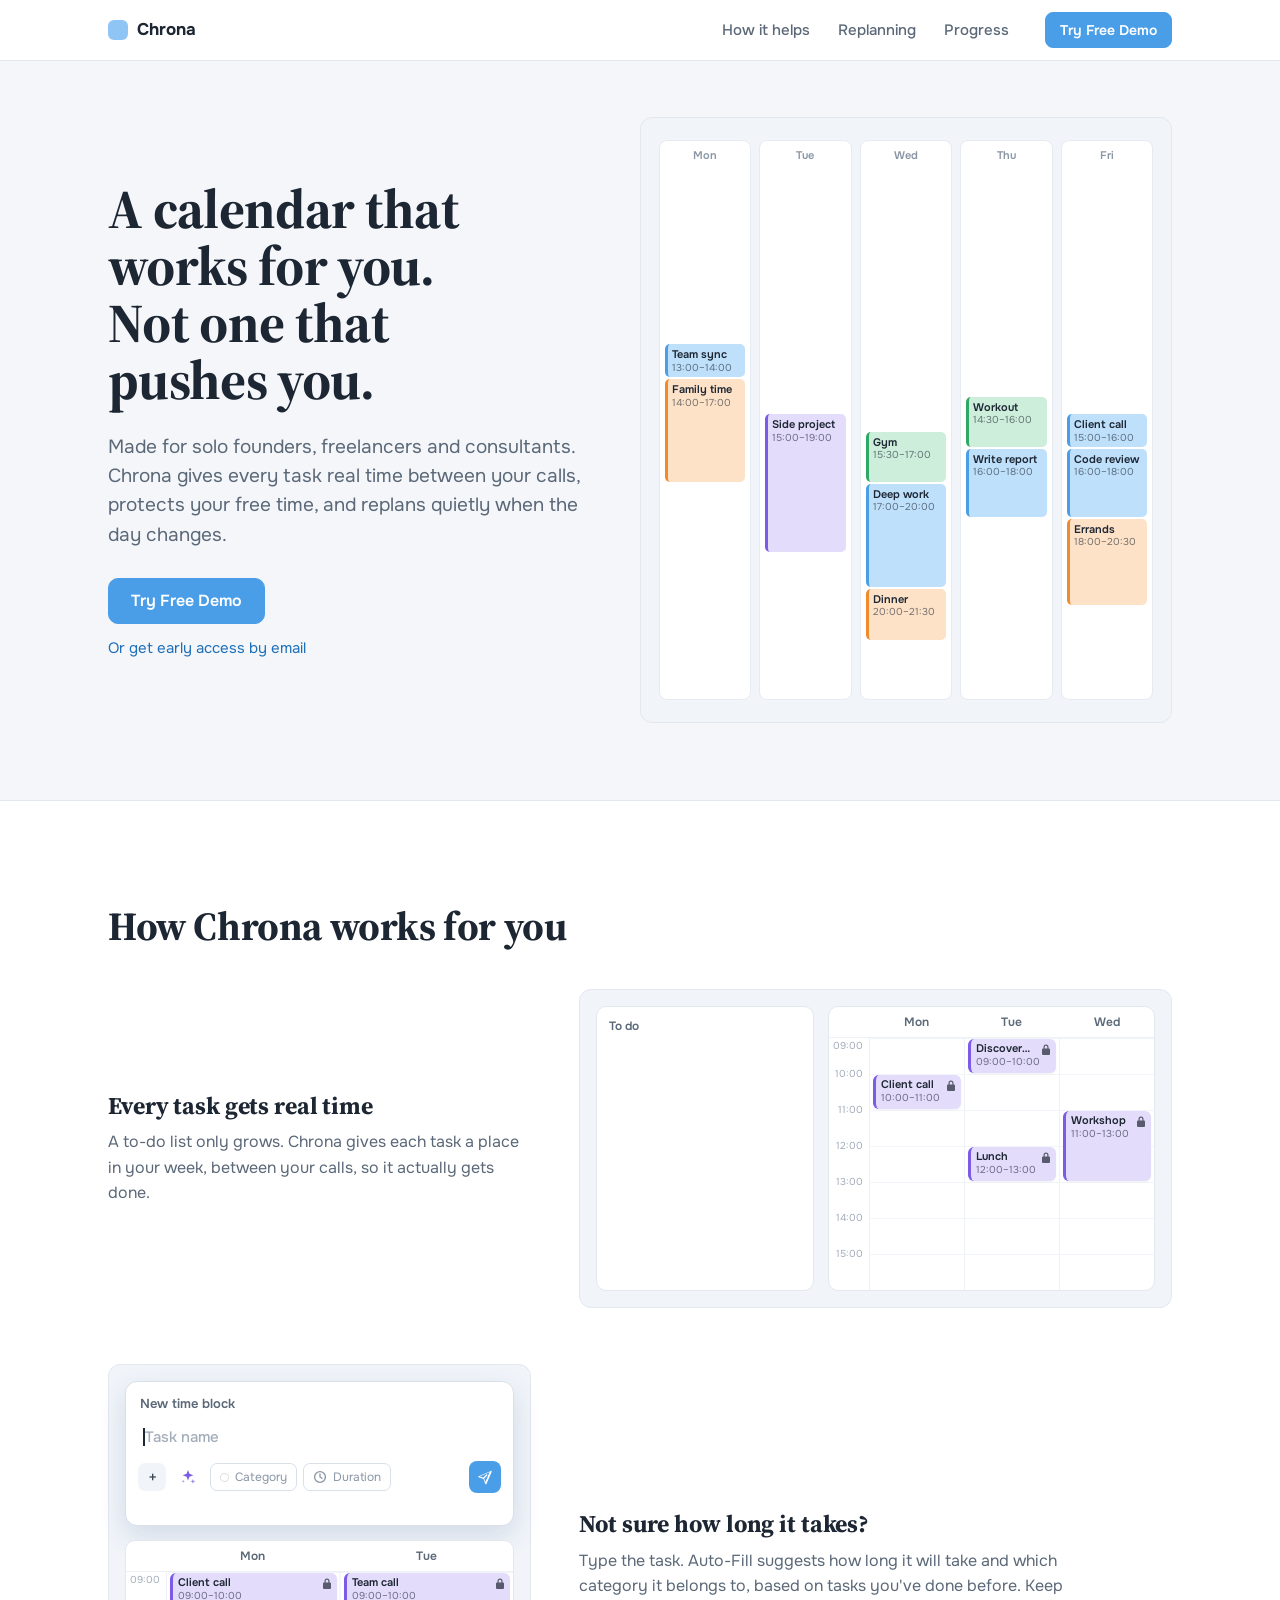
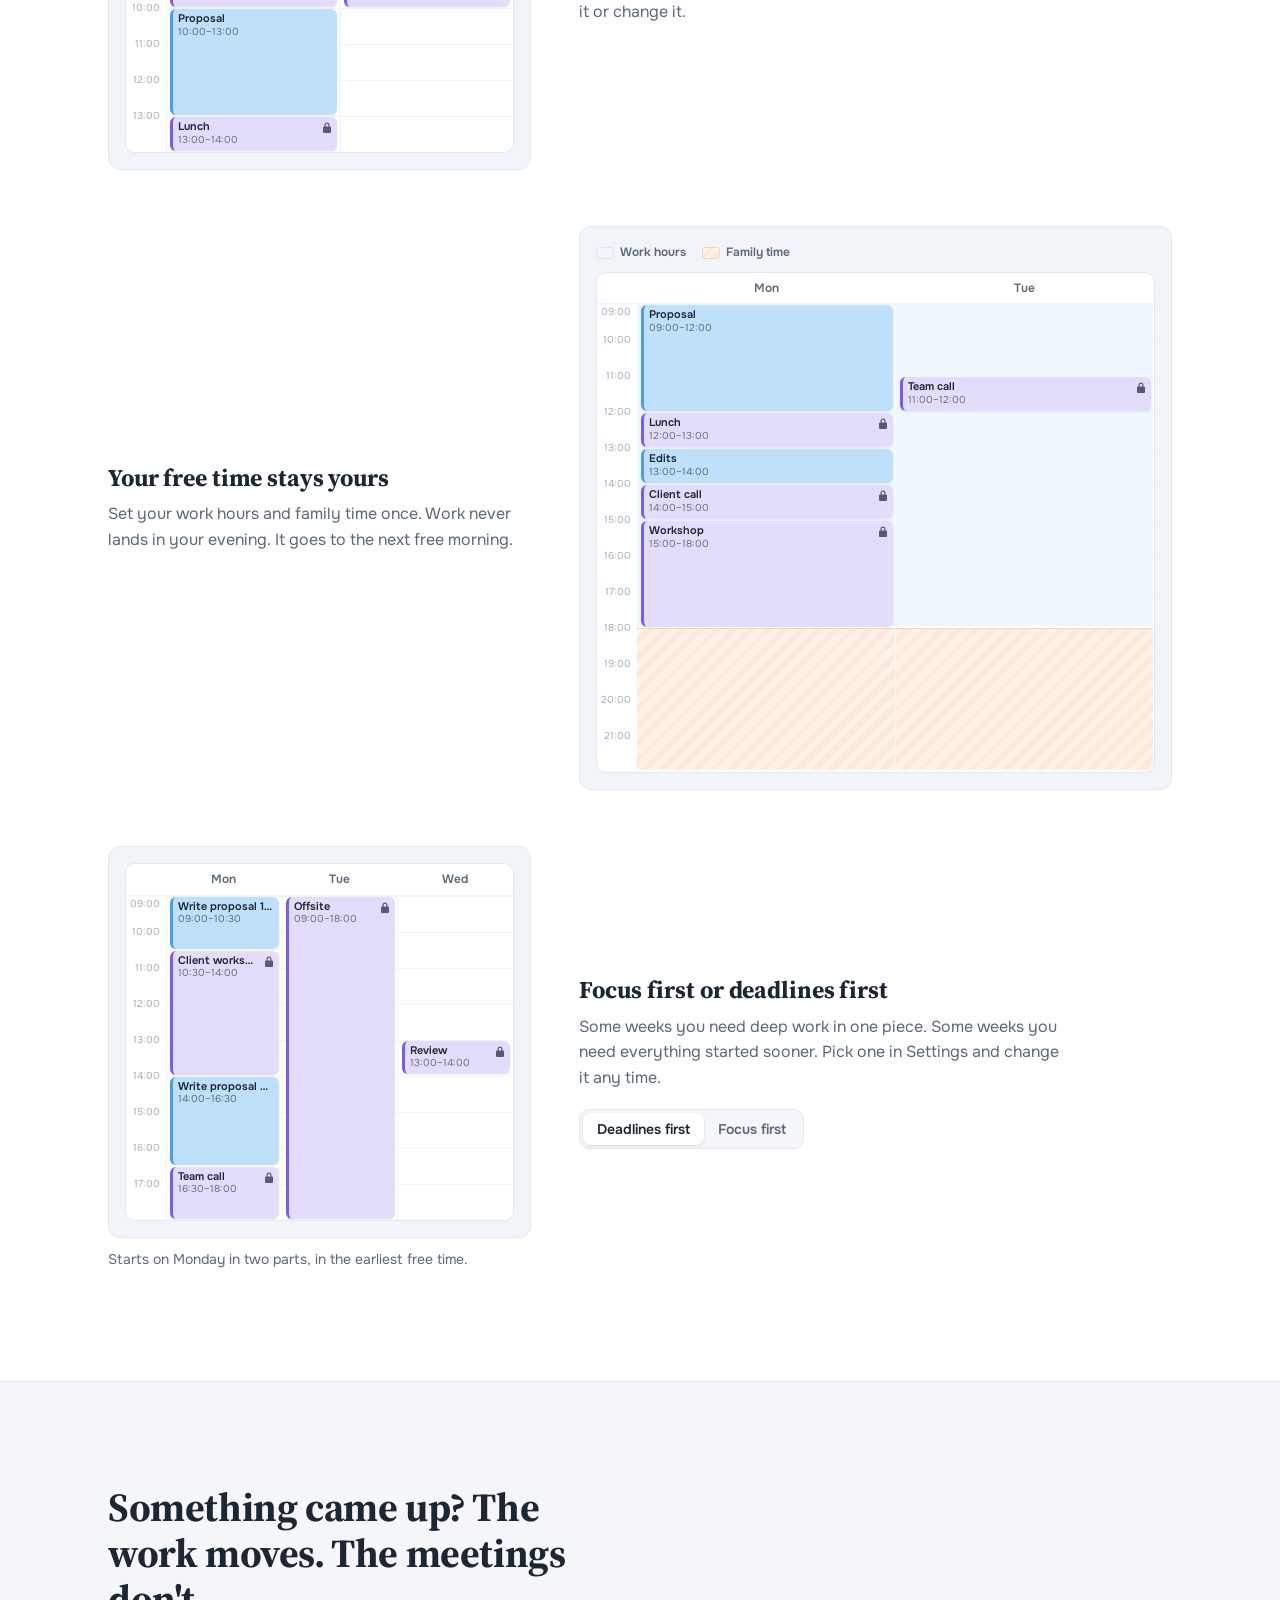
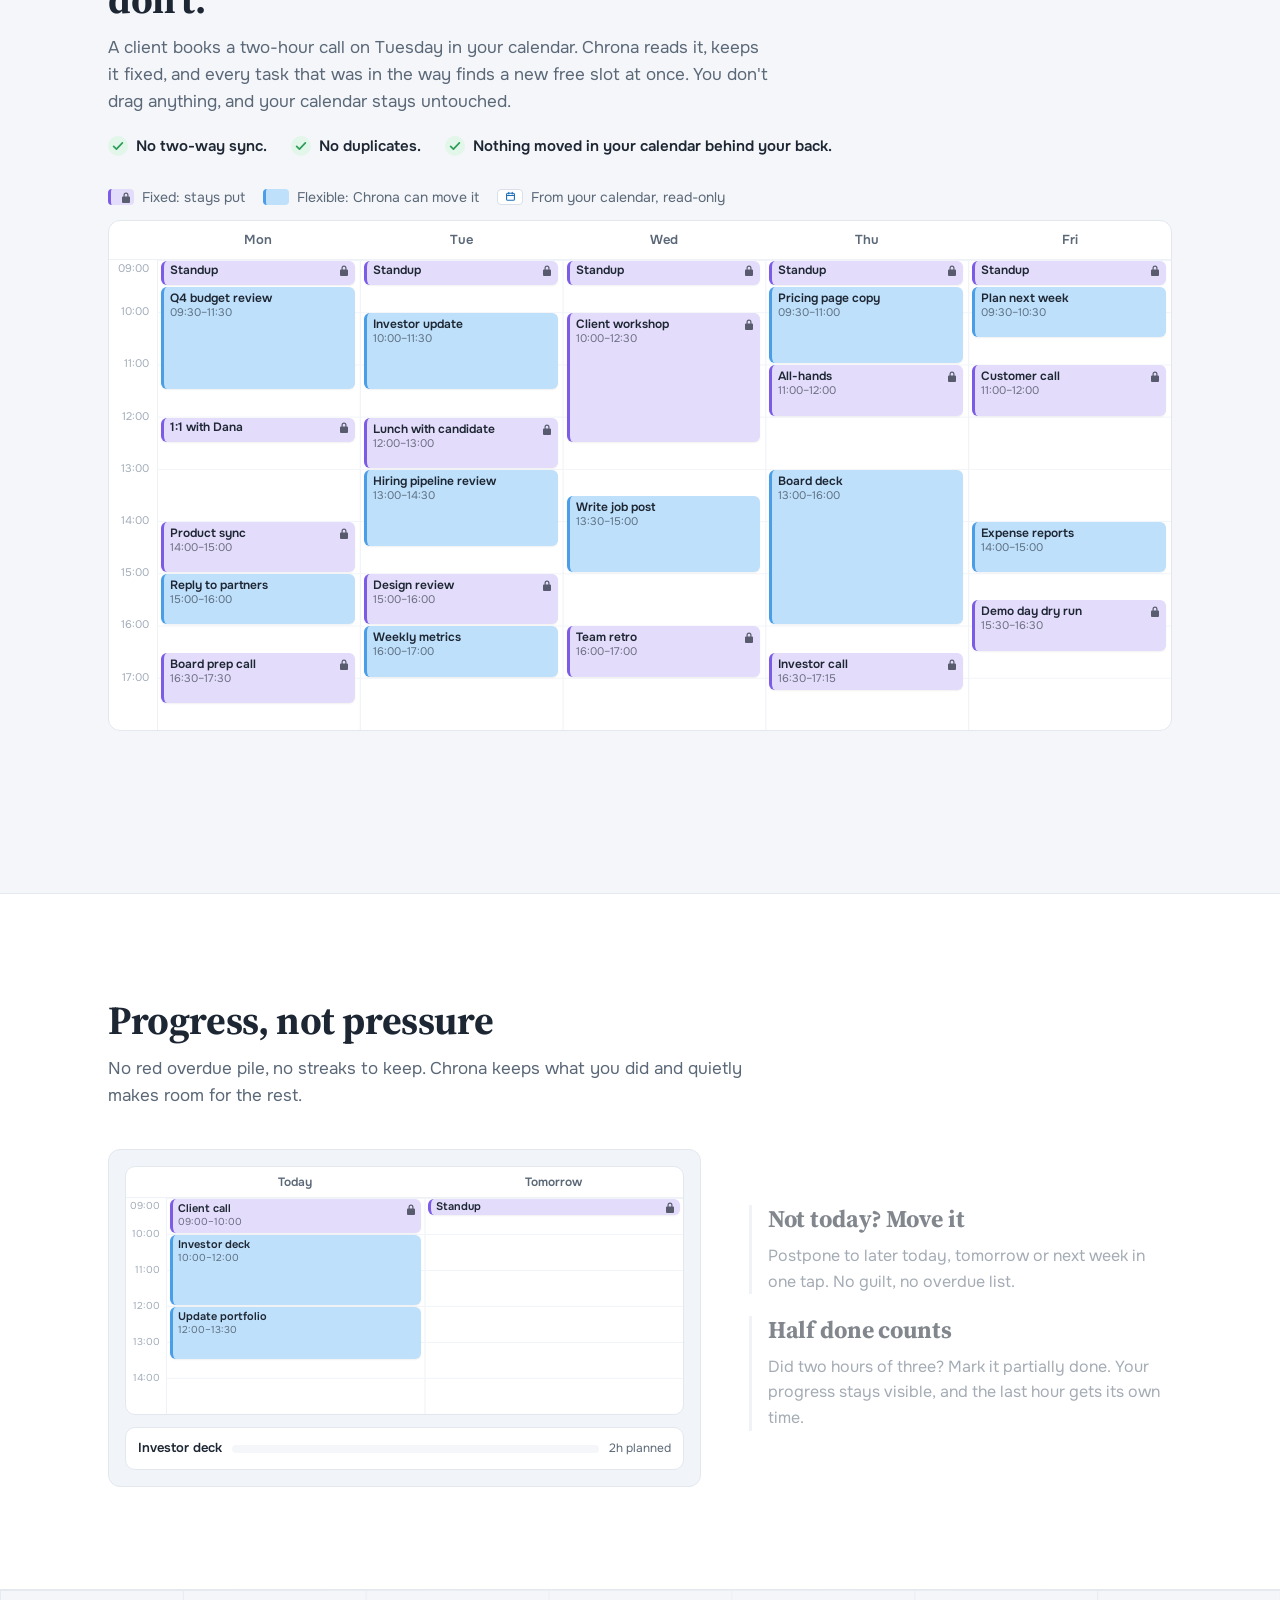
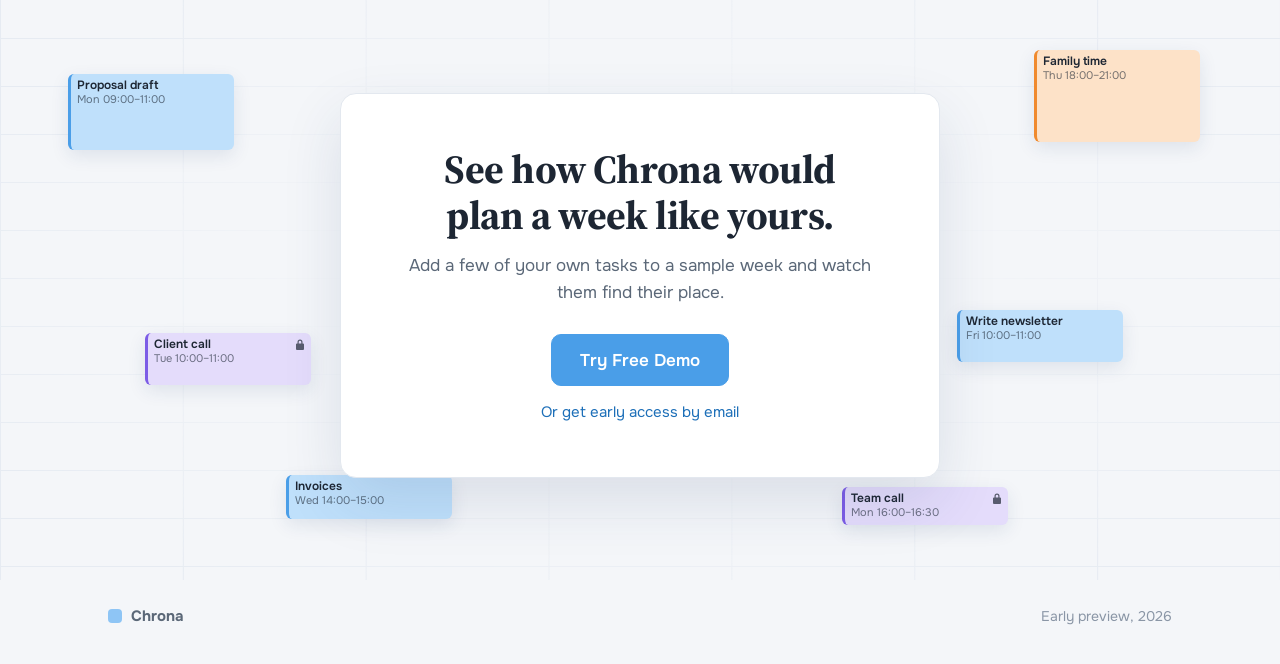
==== commit d214a00a: "Publish landing and demo from auto-scheduler-v2@d422a4d Co-Authored-By: Claude Opus 5.5 <noreply@ant" ====
--- a/index.html
+++ b/index.html
@@ -118,7 +118,7 @@
             <div class="legend" aria-hidden="true">
               <span><i class="sw sw-fixed"><svg class="lk" width="10" height="11" viewBox="0 0 10 11" aria-hidden="true"><path fill="currentColor" d="M2.5 4.5V3a2.5 2.5 0 0 1 5 0v1.5H8a1 1 0 0 1 1 1V10a1 1 0 0 1-1 1H2a1 1 0 0 1-1-1V5.5a1 1 0 0 1 1-1h.5zm1.2 0h2.6V3a1.3 1.3 0 0 0-2.6 0v1.5z"/></svg></i>Fixed: stays put</span>
               <span><i class="sw sw-flex"></i>Flexible: Chrona can move it</span>
-              <span><i class="sw sw-ext"><svg width="11" height="11" viewBox="0 0 16 16" fill="none" stroke="currentColor" stroke-width="1.6" stroke-linecap="round"><rect x="2.3" y="3.2" width="11.4" height="10.3" rx="1.6"/><path d="M2.3 6.5h11.4M5.5 2v2.4M10.5 2v2.4"/></svg></i>From your calendar, read-only (coming soon)</span>
+              <span><i class="sw sw-ext"><svg width="11" height="11" viewBox="0 0 16 16" fill="none" stroke="currentColor" stroke-width="1.6" stroke-linecap="round"><rect x="2.3" y="3.2" width="11.4" height="10.3" rx="1.6"/><path d="M2.3 6.5h11.4M5.5 2v2.4M10.5 2v2.4"/></svg></i>From your calendar, read-only</span>
             </div>
           </div>
           <div class="board" aria-hidden="true">
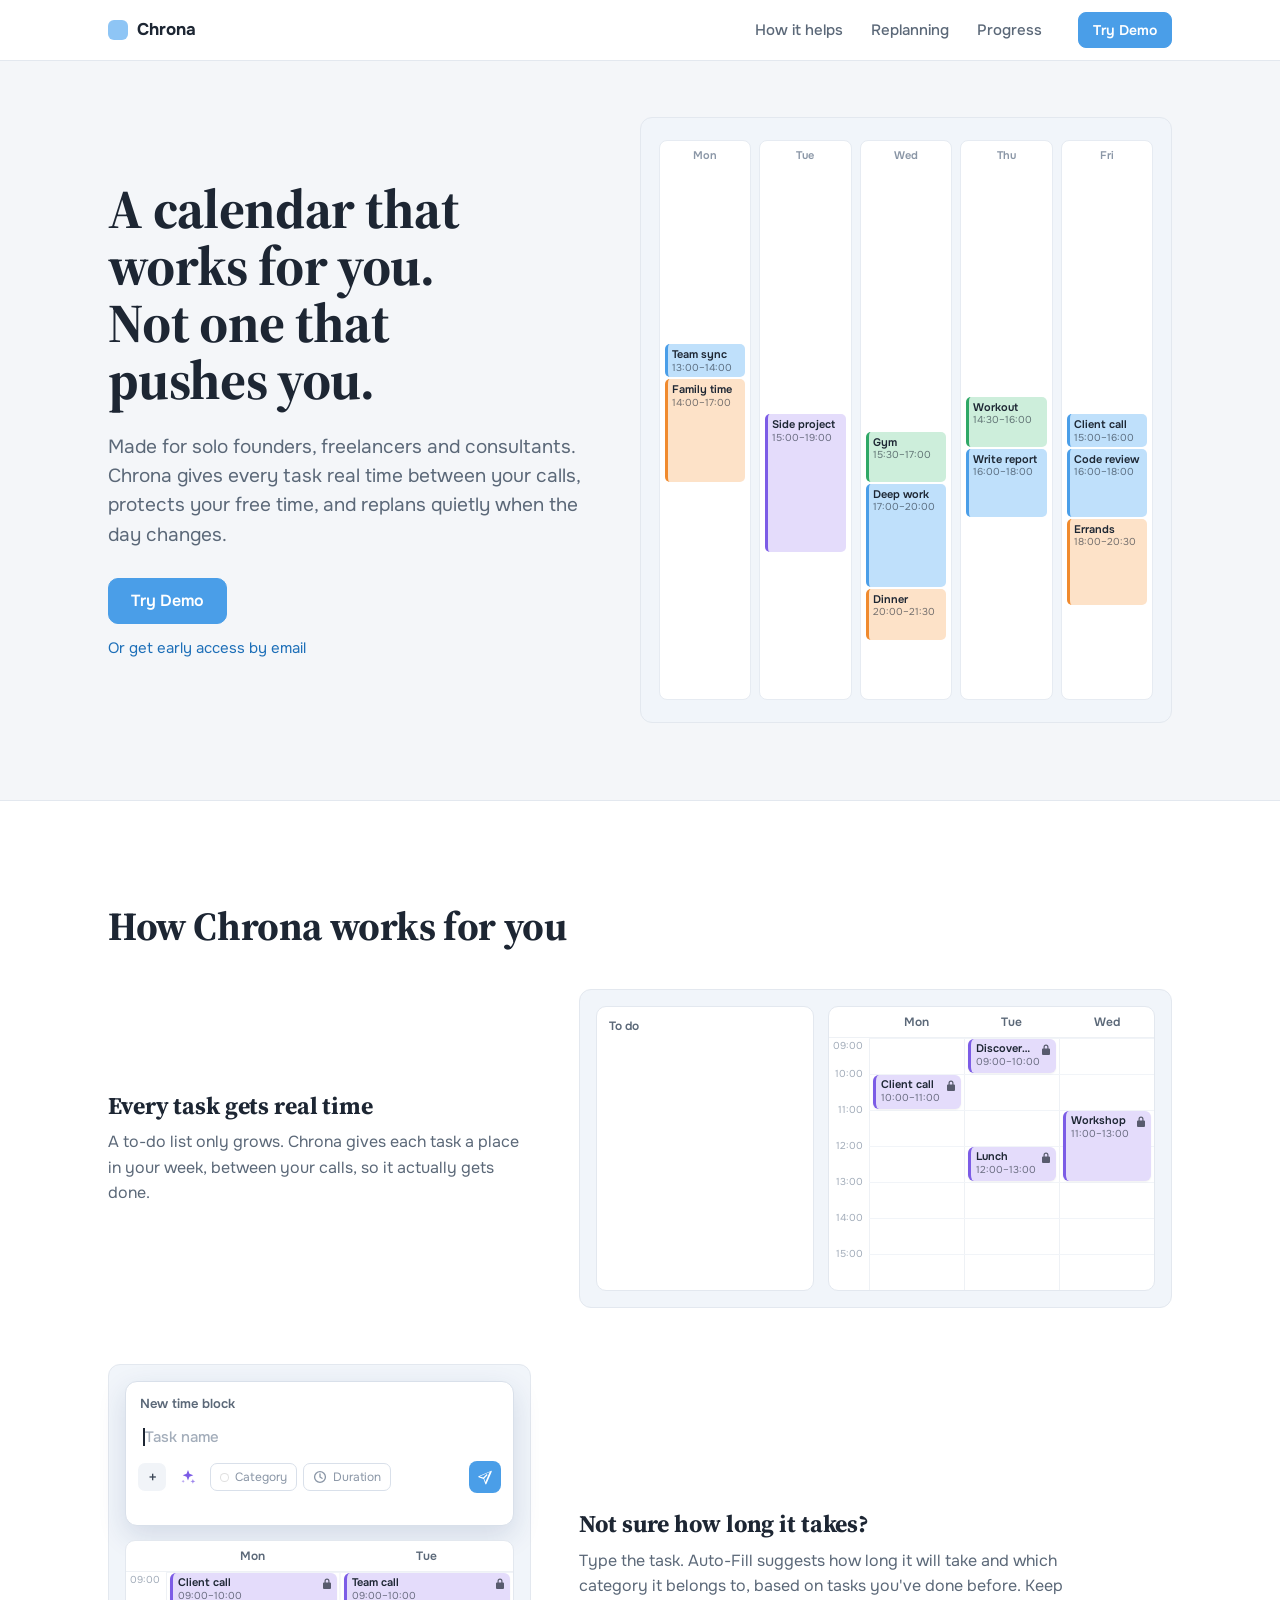
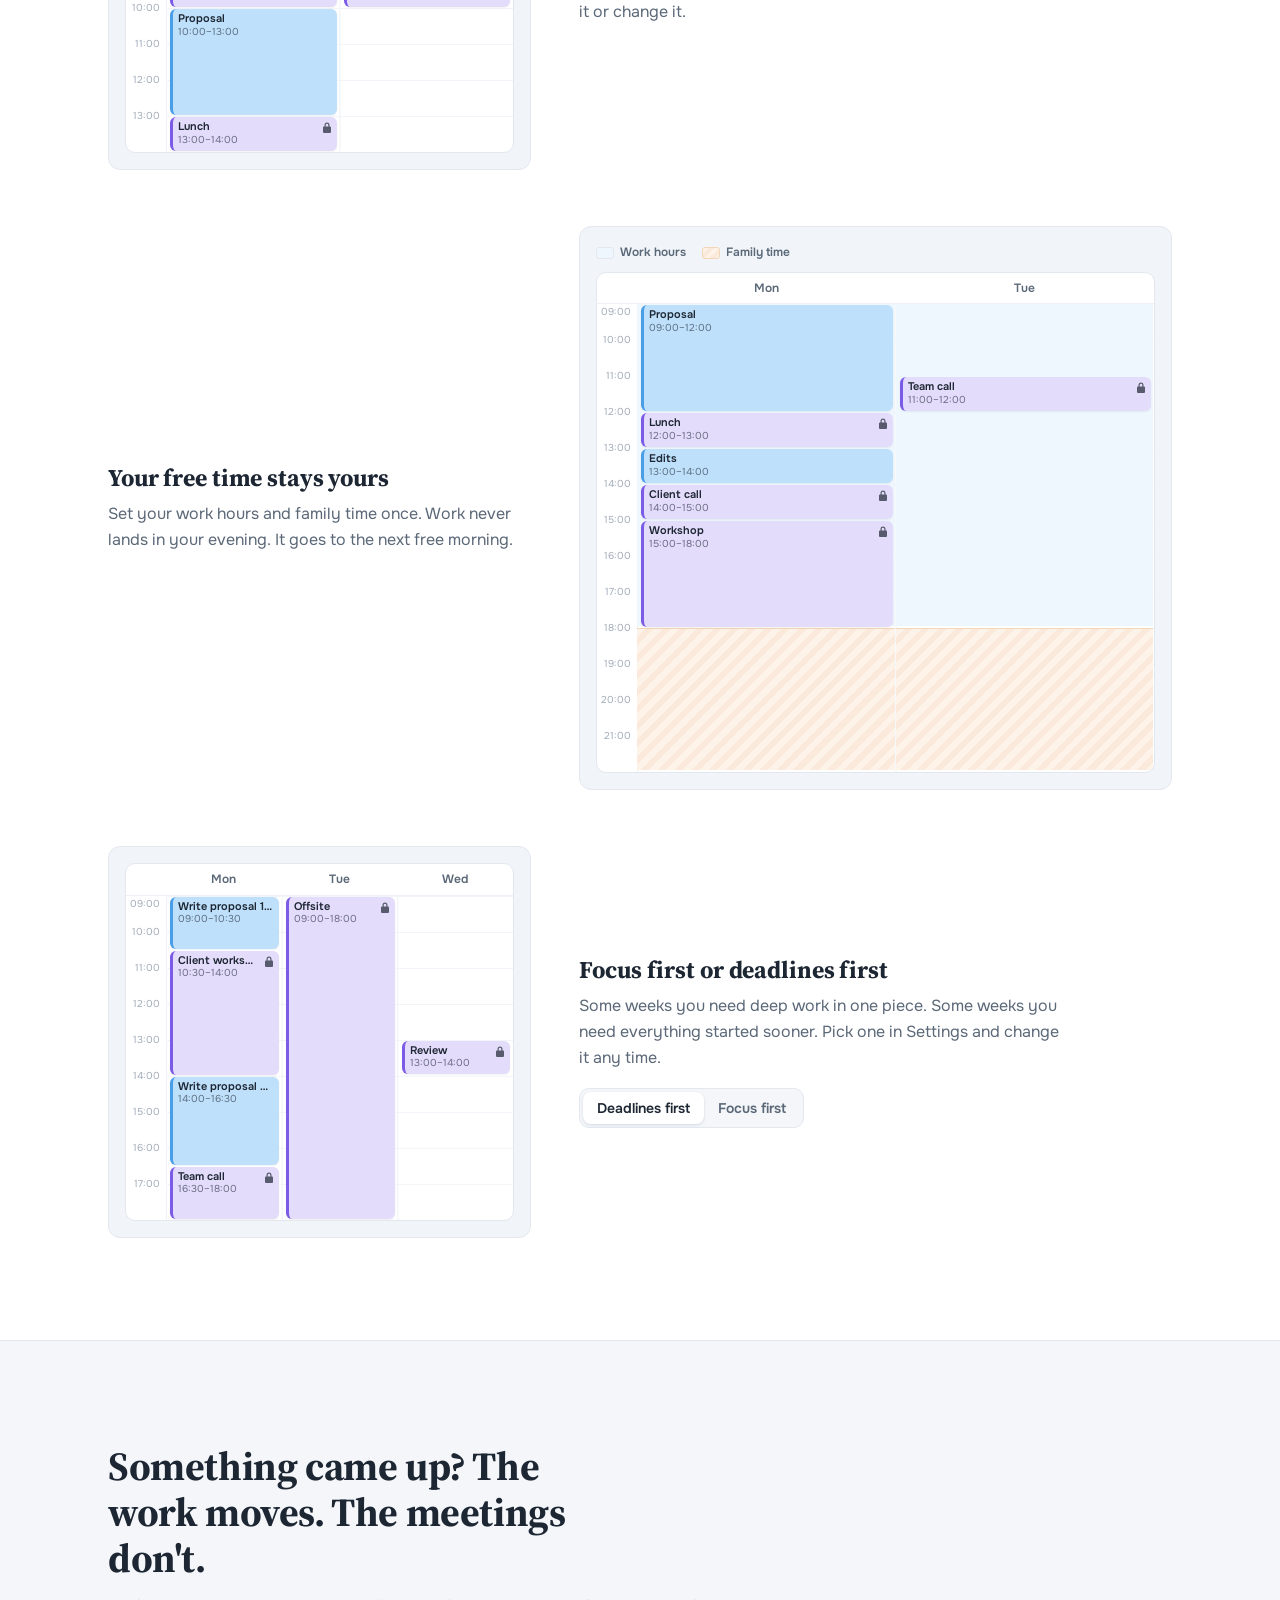
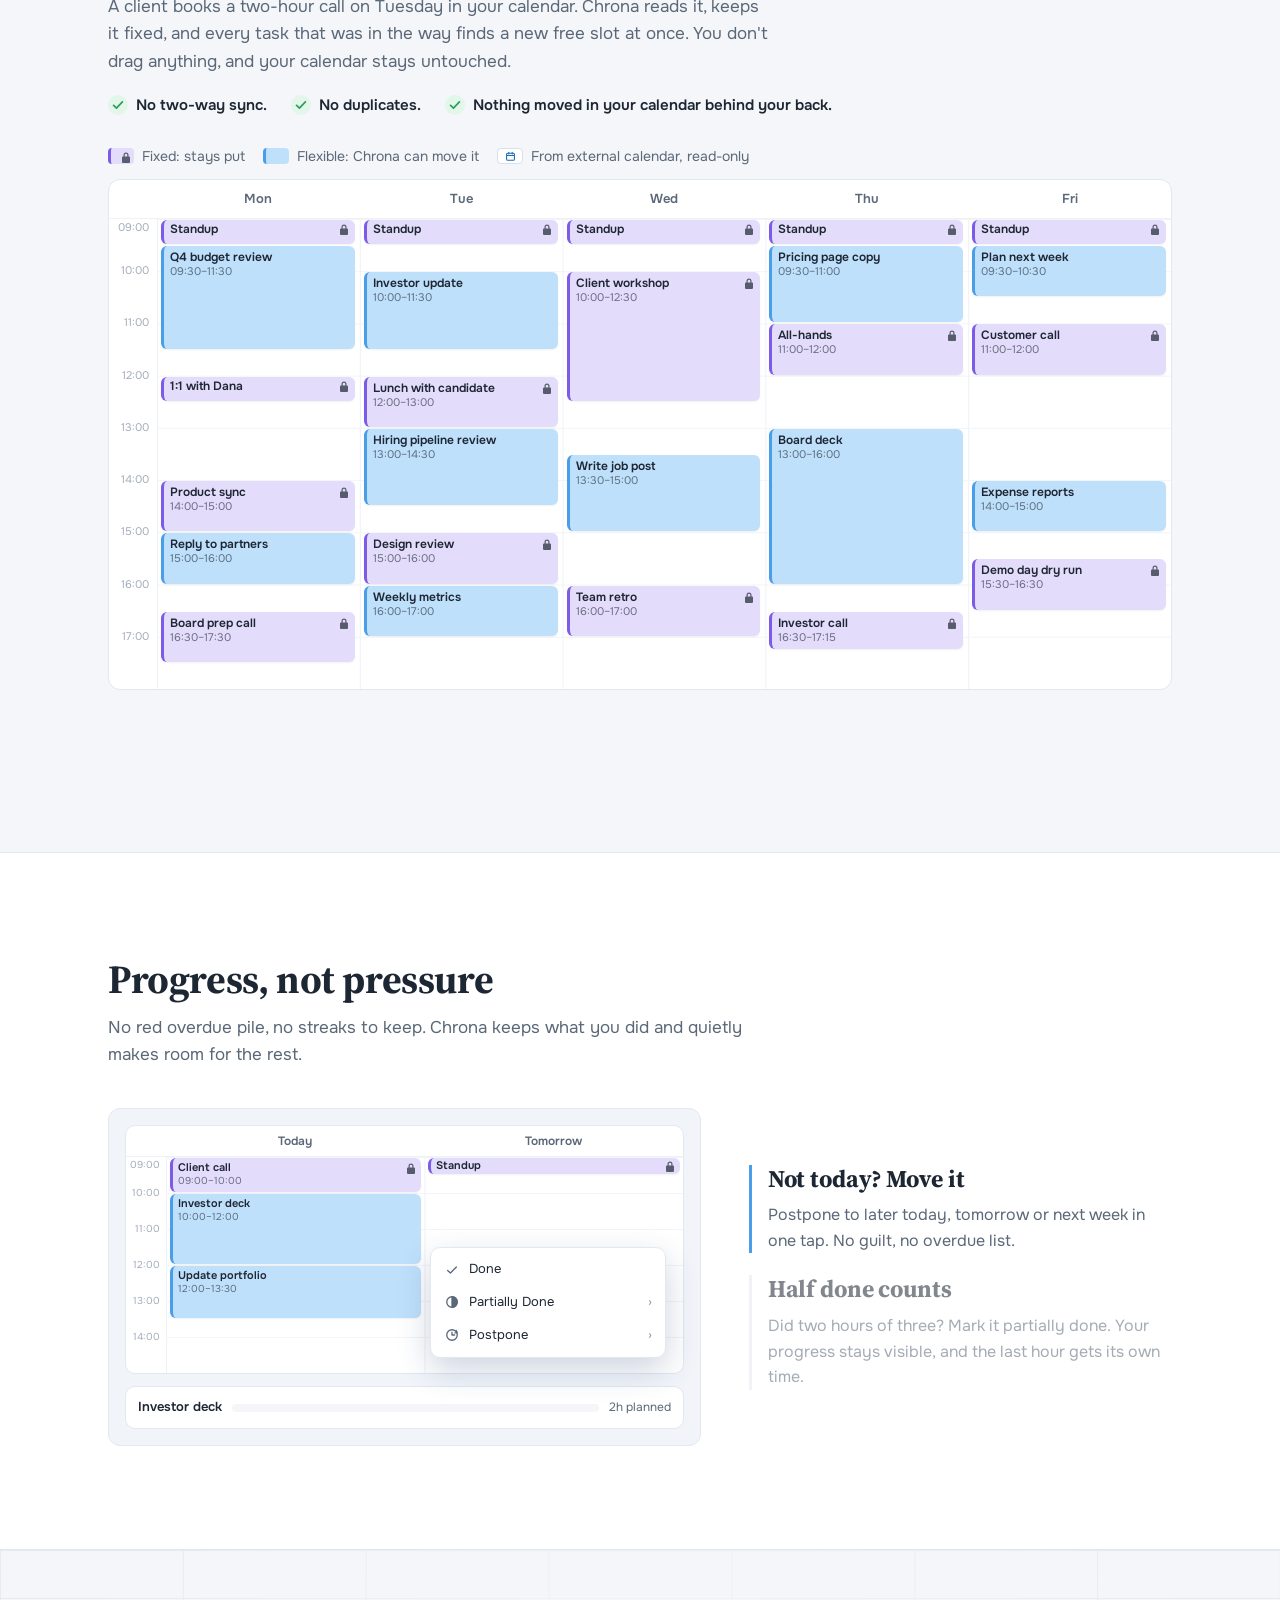
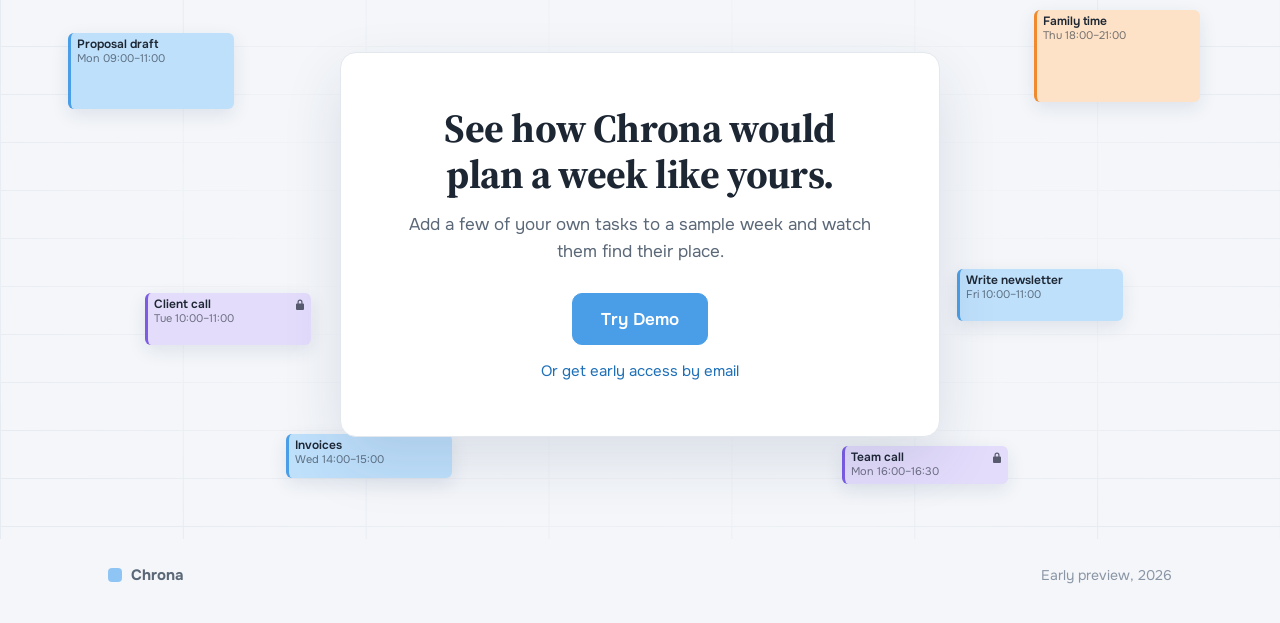
==== commit 3ab81905: "Publish landing and demo from auto-scheduler-v2@f66e6fa" ====
--- a/index.html
+++ b/index.html
@@ -4,10 +4,10 @@
   <meta charset="utf-8">
   <meta name="viewport" content="width=device-width, initial-scale=1">
   <title>Chrona: a calendar that works for you</title>
-  <meta name="description" content="A calendar for solo founders, freelancers and consultants. Every task gets real time between your calls, your free time stays protected, and the week replans quietly when the day changes. Try Free Demo.">
+  <meta name="description" content="A calendar for solo founders, freelancers and consultants. Every task gets real time between your calls, your free time stays protected, and the week replans quietly when the day changes. Try Demo.">
   <meta property="og:type" content="website">
   <meta property="og:title" content="Chrona: a calendar that works for you, not one that pushes you">
-  <meta property="og:description" content="For solo founders, freelancers and consultants. Every task gets real time, free time stays yours, half done counts. Try Free Demo.">
+  <meta property="og:description" content="For solo founders, freelancers and consultants. Every task gets real time, free time stays yours, half done counts. Try Demo.">
   <meta property="og:image" content="https://almazsr.github.io/chrona-demo/og.png">
   <meta name="twitter:card" content="summary_large_image">
   <link rel="icon" href="data:image/svg+xml,%3Csvg xmlns='http://www.w3.org/2000/svg' viewBox='0 0 32 32'%3E%3Crect width='32' height='32' rx='8' fill='%238ec5f5'/%3E%3C/svg%3E">
@@ -31,7 +31,7 @@
         <a href="#replan">Replanning</a>
         <a href="#progress">Progress</a>
       </nav>
-      <a class="btn btn-sm" href="demo/">Try Free Demo</a>
+      <a class="btn btn-sm" href="demo/">Try Demo</a>
     </div>
   </header>
 
@@ -42,7 +42,7 @@
           <h1 id="hero-title" class="hero-title"><span>A calendar that works for you.</span> <span>Not one that pushes you.</span></h1>
           <p class="lede">Made for solo founders, freelancers and consultants. Chrona gives every task real time between your calls, protects your free time, and replans quietly when the day changes.</p>
           <div class="hero-cta">
-            <a class="btn" href="demo/">Try Free Demo</a>
+            <a class="btn" href="demo/">Try Demo</a>
             <a class="ea-link" href="#" data-early-access="landing-hero">Or get early access by email</a>
           </div>
         </div>
@@ -98,7 +98,6 @@
           </div>
           <figure class="scene" id="scene-focus" aria-label="A four-hour task placed in two parts or in one piece">
             <div class="scene-stage" aria-hidden="true"></div>
-            <figcaption data-focus-note aria-live="polite"></figcaption>
           </figure>
         </div>
       </div>
@@ -118,7 +117,7 @@
             <div class="legend" aria-hidden="true">
               <span><i class="sw sw-fixed"><svg class="lk" width="10" height="11" viewBox="0 0 10 11" aria-hidden="true"><path fill="currentColor" d="M2.5 4.5V3a2.5 2.5 0 0 1 5 0v1.5H8a1 1 0 0 1 1 1V10a1 1 0 0 1-1 1H2a1 1 0 0 1-1-1V5.5a1 1 0 0 1 1-1h.5zm1.2 0h2.6V3a1.3 1.3 0 0 0-2.6 0v1.5z"/></svg></i>Fixed: stays put</span>
               <span><i class="sw sw-flex"></i>Flexible: Chrona can move it</span>
-              <span><i class="sw sw-ext"><svg width="11" height="11" viewBox="0 0 16 16" fill="none" stroke="currentColor" stroke-width="1.6" stroke-linecap="round"><rect x="2.3" y="3.2" width="11.4" height="10.3" rx="1.6"/><path d="M2.3 6.5h11.4M5.5 2v2.4M10.5 2v2.4"/></svg></i>From your calendar, read-only</span>
+              <span><i class="sw sw-ext"><svg width="11" height="11" viewBox="0 0 16 16" fill="none" stroke="currentColor" stroke-width="1.6" stroke-linecap="round"><rect x="2.3" y="3.2" width="11.4" height="10.3" rx="1.6"/><path d="M2.3 6.5h11.4M5.5 2v2.4M10.5 2v2.4"/></svg></i>From external calendar, read-only</span>
             </div>
           </div>
           <div class="board" aria-hidden="true">
@@ -170,7 +169,7 @@
         <div class="final-card">
           <h2 id="final-title">See how Chrona would plan a week like yours.</h2>
           <p>Add a few of your own tasks to a sample week and watch them find their place.</p>
-          <a class="btn btn-lg" href="demo/">Try Free Demo</a>
+          <a class="btn btn-lg" href="demo/">Try Demo</a>
           <a class="ea-link" href="#" data-early-access="landing-final">Or get early access by email</a>
         </div>
       </div>
--- a/css/landing.css
+++ b/css/landing.css
@@ -121,17 +121,24 @@
 /* an event arriving from the visitor's calendar (read-only connection, ALM-100) */
 .board { position: relative; }
 .incoming {
-  position: absolute; z-index: 6; top: 48px; right: 14px;
-  display: flex; align-items: center; gap: 10px; padding: 10px 14px 10px 10px;
+  position: absolute; z-index: 6; top: 48px; right: 14px; width: 260px;
   background: var(--white); border: 1px solid var(--line); border-radius: 12px; box-shadow: var(--shadow-pop);
-  font-size: .8125rem; line-height: 1.3; opacity: 0; transform: translateY(-8px); pointer-events: none;
+  font-size: .8125rem; line-height: 1.35; overflow: hidden;
+  opacity: 0; transform: translateY(-8px); pointer-events: none;
   transition: opacity .3s ease, transform .3s ease;
 }
 .incoming.on { opacity: 1; transform: none; }
-.inc-ic { width: 30px; height: 30px; border-radius: 8px; background: var(--meet-bg); color: var(--meet-edge); display: inline-flex; align-items: center; justify-content: center; }
-.inc-ic svg { width: 16px; height: 16px; }
-.inc-tx b { display: block; font-weight: 600; }
-.inc-tx span { color: var(--muted); }
+.inc-head { display: flex; align-items: center; gap: 8px; padding: 9px 12px; border-bottom: 1px solid var(--line-soft); font-weight: 600; color: var(--muted); }
+.inc-ic { width: 22px; height: 22px; border-radius: 6px; background: var(--meet-bg); color: var(--meet-edge); display: inline-flex; align-items: center; justify-content: center; }
+.inc-ic svg { width: 13px; height: 13px; }
+.inc-src { margin-left: auto; font-size: .6875rem; font-weight: 600; color: var(--faint); border: 1px solid var(--line); border-radius: 999px; padding: 1px 8px; }
+.inc-ev { display: grid; grid-template-columns: 1fr auto; gap: 2px 8px; padding: 10px 12px 10px 14px; border-left: 3px solid var(--meet-edge); margin: 10px 12px; background: var(--meet-bg); border-radius: 6px; }
+.inc-ev b { grid-column: 1 / -1; font-weight: 600; }
+.inc-ev span { color: rgba(29, 38, 51, .7); }
+.inc-org { grid-column: 1; font-size: .75rem; }
+.inc-ok { grid-column: 2; grid-row: 2 / span 2; align-self: end; font-size: .6875rem; font-weight: 700; color: #2f9e5a !important; background: #e3f6ea; border-radius: 999px; padding: 2px 8px; }
+.inc-foot { padding: 0 12px 10px; font-size: .75rem; color: var(--muted); }
+.blk small.src { color: rgba(29, 38, 51, .75); font-weight: 600; }
 .no-anim .incoming { transition: none !important; }
 
 .board {
@@ -285,14 +292,12 @@
 .todo { background: var(--white); border: 1px solid var(--line); border-radius: 10px; padding: 10px 12px; min-height: 100%; }
 .todo-h { font-size: .75rem; font-weight: 600; color: var(--muted); margin-bottom: 6px; }
 .todo ol { list-style: none; margin: 0; padding: 0; display: grid; gap: 2px; }
-.todo li { display: grid; grid-template-columns: 1fr auto; column-gap: 8px; padding: 6px 0; border-top: 1px solid var(--line-soft); font-size: .8125rem; line-height: 1.3; transition: color .3s ease, opacity .4s ease, transform .4s ease; }
+.todo li { display: grid; grid-template-columns: 1fr auto; column-gap: 8px; padding: 6px 0; border-top: 1px solid var(--line-soft); font-size: .8125rem; line-height: 1.3; transition: opacity .25s ease, transform .25s ease; }
 .todo li:first-child { border-top: 0; }
 .todo li.is-hidden { opacity: 0; transform: translateY(-6px); }
 .todo-t { font-weight: 600; }
 .todo-d { color: var(--faint); font-size: .75rem; }
 .todo-at { grid-column: 1 / -1; font-size: .6875rem; color: var(--link); height: 0; overflow: hidden; transition: height .3s ease; }
-.todo li.is-placed { color: var(--faint); }
-.todo li.is-placed .todo-t { text-decoration: line-through; }
 .todo li.is-placed .todo-at { height: 1.2em; }
 .blk.is-flying { z-index: 4; }
 .blk.fly { transition: transform 2s cubic-bezier(.45, 0, .2, 1); }
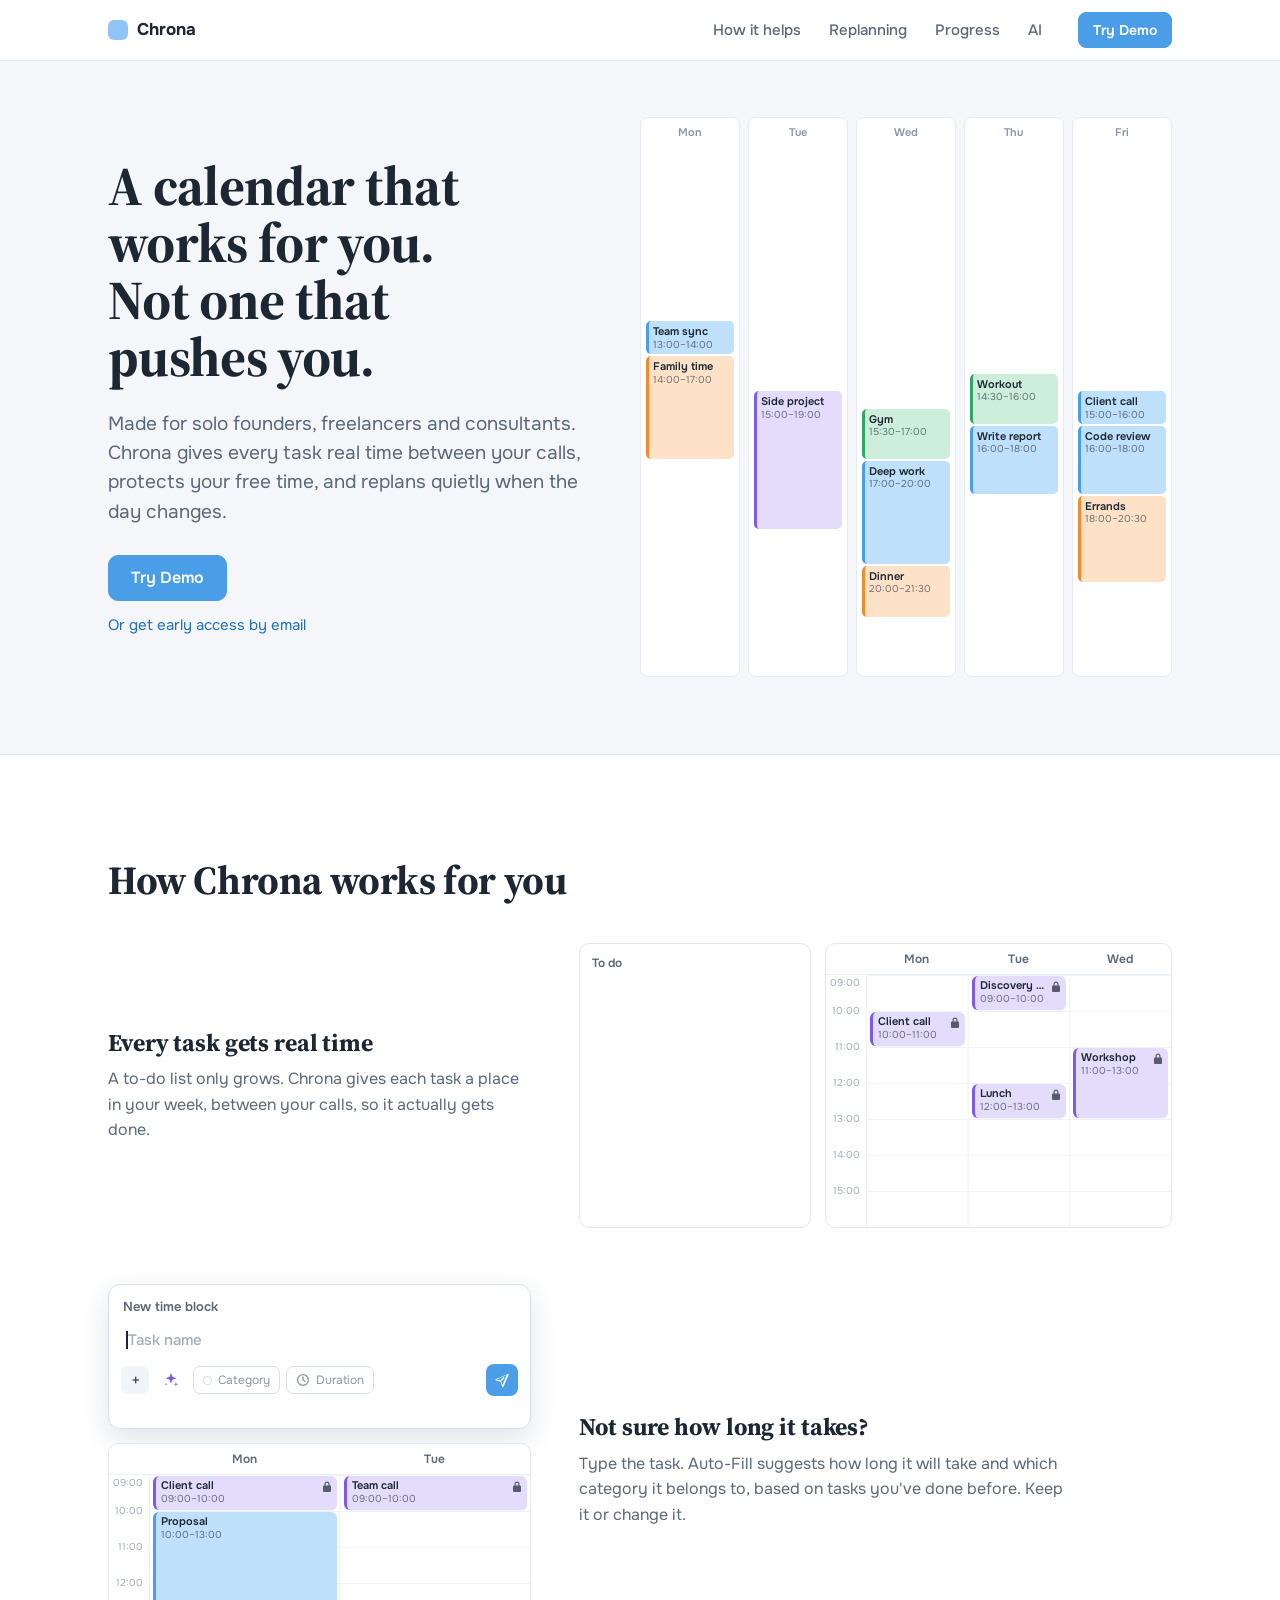
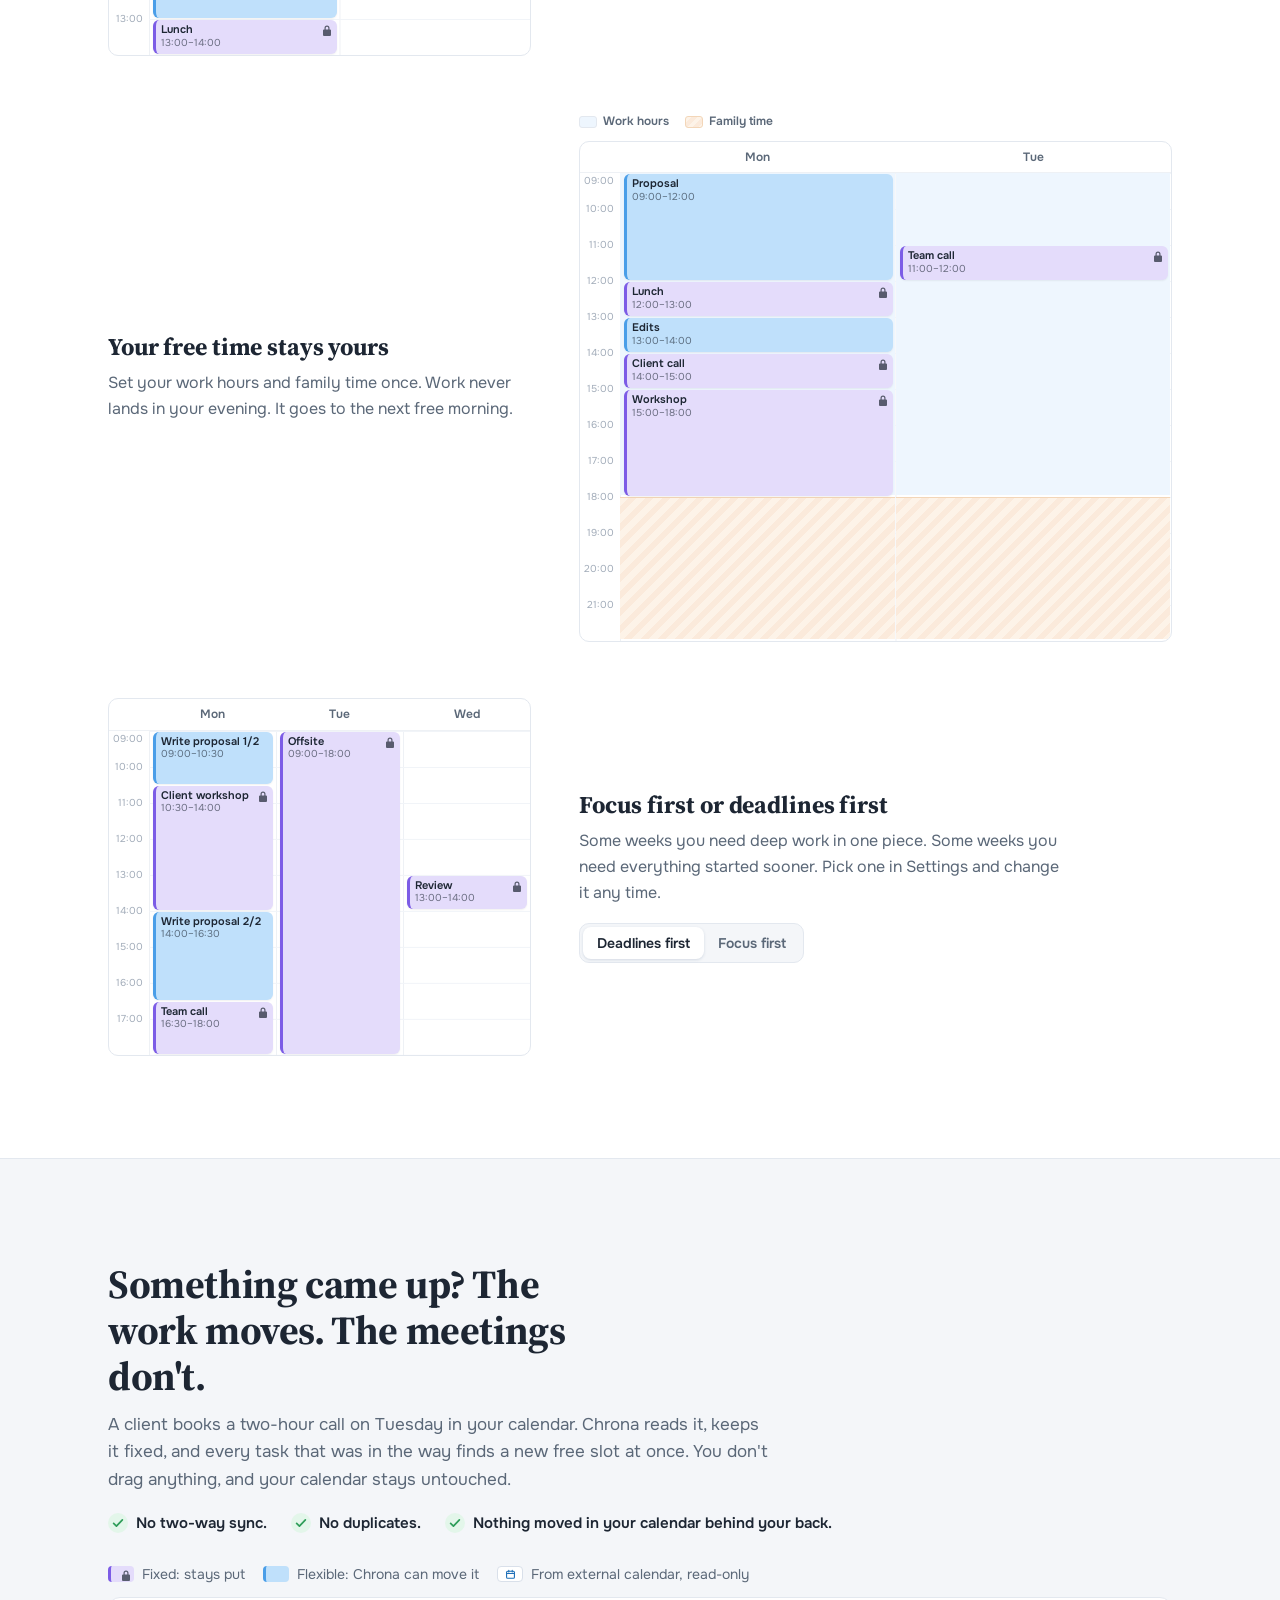
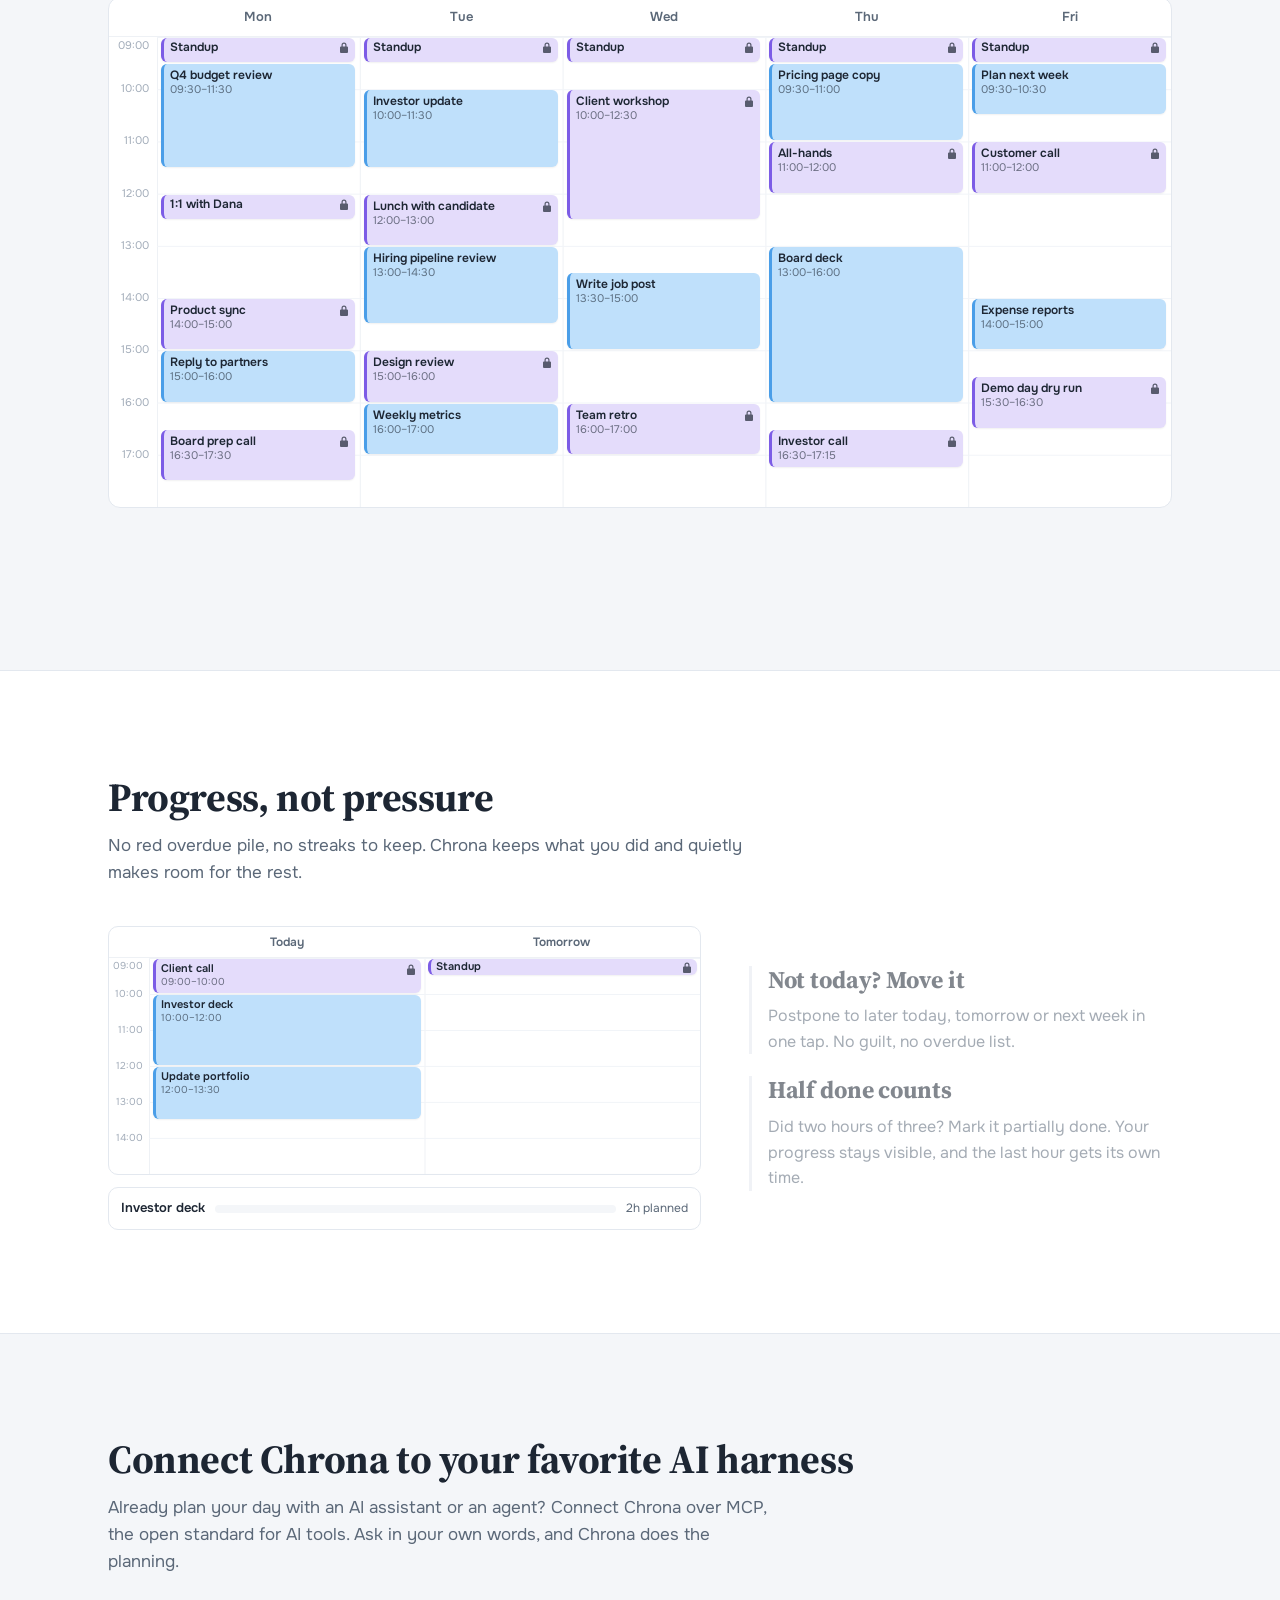
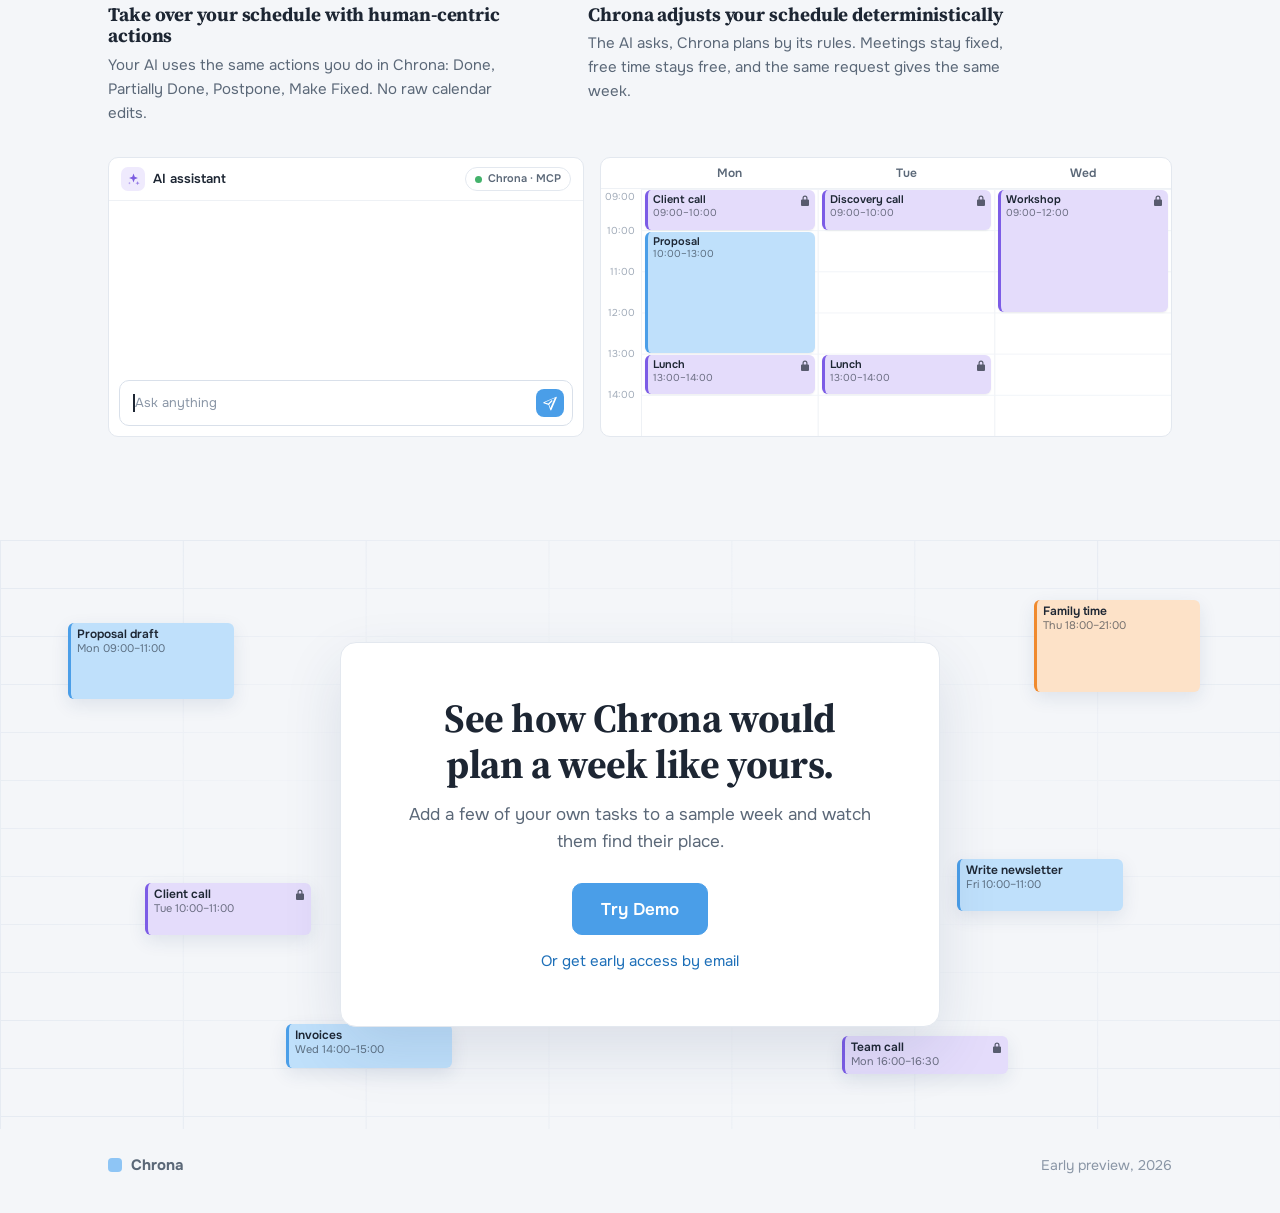
==== commit d9c3ee47: "Publish landing and demo from auto-scheduler-v2@55c528d" ====
--- a/index.html
+++ b/index.html
@@ -30,6 +30,7 @@
         <a href="#features">How it helps</a>
         <a href="#replan">Replanning</a>
         <a href="#progress">Progress</a>
+        <a href="#ai">AI</a>
       </nav>
       <a class="btn btn-sm" href="demo/">Try Demo</a>
     </div>
@@ -156,6 +157,26 @@
       </div>
     </section>
 
+    <section class="mcp-sec" id="ai" aria-labelledby="ai-title">
+      <div class="wrap">
+        <h2 id="ai-title">Connect Chrona to your favorite AI harness</h2>
+        <p class="section-lede">Already plan your day with an AI assistant or an agent? Connect Chrona over MCP, the open standard for AI tools. Ask in your own words, and Chrona does the planning.</p>
+        <div class="mcp-points">
+          <div>
+            <h3>Take over your schedule with human-centric actions</h3>
+            <p>Your AI uses the same actions you do in Chrona: Done, Partially Done, Postpone, Make Fixed. No raw calendar edits.</p>
+          </div>
+          <div>
+            <h3>Chrona adjusts your schedule deterministically</h3>
+            <p>The AI asks, Chrona plans by its rules. Meetings stay fixed, free time stays free, and the same request gives the same week.</p>
+          </div>
+        </div>
+        <figure class="scene mcp-fig" id="scene-mcp" aria-label="An AI assistant asks Chrona to find three hours for a task, and the time block appears in the calendar">
+          <div class="scene-stage" aria-hidden="true"></div>
+        </figure>
+      </div>
+    </section>
+
     <section class="final" aria-labelledby="final-title">
       <div class="final-week" aria-hidden="true">
         <div class="blk blk-work fw1"><div class="bt"><b>Proposal draft</b></div><small>Mon 09:00–11:00</small></div>
--- a/css/landing.css
+++ b/css/landing.css
@@ -99,7 +99,6 @@
 .final-card .btn { display: flex; width: max-content; margin: 0 auto; }
 
 /* falling-blocks week, the same component and panel as demo sign-in (.si-right) */
-.hero-week { background: var(--panel); border: 1px solid var(--line); border-radius: 12px; padding: 22px 18px; }
 .hero-week-desktop { height: clamp(460px, 44vw, 560px); }
 .hero-week-mobile { display: none; }
 
@@ -248,7 +247,7 @@
 .feat-text p { color: var(--muted); max-width: 44ch; }
 
 .scene { margin: 0; }
-.scene-stage { position: relative; background: var(--panel); border: 1px solid var(--line); border-radius: 12px; padding: 16px; min-height: 120px; }
+.scene-stage { position: relative; min-height: 120px; }
 .scene figcaption { min-height: 2.2em; margin-top: 10px; font-size: .875rem; color: var(--muted); }
 
 .mini { background: var(--white); border: 1px solid var(--line); border-radius: 10px; overflow: hidden; }
@@ -359,9 +358,42 @@
 .no-anim .blk, .no-anim .tp-bar b, .no-anim .mini-band, .no-anim .todo li, .no-anim .af-save, .no-anim .pstep, .no-anim .scene-menu { transition: none !important; animation: none !important; }
 
 /* ---------- responsive ---------- */
+/* ---------- AI harness (MCP) scene ---------- */
+.mcp-points { display: grid; grid-template-columns: 1fr 1fr; gap: 20px 40px; margin-top: 28px; max-width: 920px; }
+.mcp-points h3 { font-size: 1.1875rem; letter-spacing: -.005em; margin-bottom: 6px; }
+.mcp-points p { color: var(--muted); font-size: .9375rem; max-width: 42ch; }
+.mcp-fig { margin-top: 32px; }
+.mcp-fig .scene-stage { display: grid; grid-template-columns: minmax(0, 5fr) minmax(0, 6fr); gap: 16px; align-items: stretch; }
+.chat { display: flex; flex-direction: column; background: var(--white); border: 1px solid var(--line); border-radius: 10px; overflow: hidden; min-height: 280px; }
+.chat-h { display: flex; align-items: center; gap: 8px; padding: 9px 12px; border-bottom: 1px solid var(--line-soft); font-size: .8125rem; font-weight: 600; color: var(--text); }
+.chat-ic { width: 24px; height: 24px; border-radius: 7px; background: #efeafd; color: #7c5ce0; display: inline-flex; align-items: center; justify-content: center; }
+.chat-ic svg { width: 15px; height: 15px; }
+.chat-conn { margin-left: auto; display: inline-flex; align-items: center; gap: 6px; font-size: .6875rem; font-weight: 600; color: var(--muted); border: 1px solid var(--line); border-radius: 999px; padding: 2px 9px; }
+.chat-conn i { width: 7px; height: 7px; border-radius: 50%; background: #43b26b; }
+.chat-log { flex: 1; display: flex; flex-direction: column; justify-content: flex-end; gap: 8px; padding: 12px; }
+.msg { max-width: 88%; font-size: .8125rem; line-height: 1.45; border-radius: 12px; padding: 8px 11px; animation: msgIn .3s ease-out 1; }
+.msg-me { align-self: flex-end; background: var(--primary); color: var(--white); border-bottom-right-radius: 4px; }
+.msg-ai { align-self: flex-start; background: var(--panel); color: var(--text); border-bottom-left-radius: 4px; }
+.msg-tool { align-self: flex-start; display: inline-flex; align-items: center; gap: 7px; padding: 5px 10px; font-size: .75rem; font-weight: 600; color: var(--muted); background: var(--white); border: 1px solid var(--line); border-radius: 8px; }
+.msg-tool code { font-family: ui-monospace, SFMono-Regular, Menlo, Consolas, monospace; font-size: .6875rem; font-weight: 500; color: var(--text); background: var(--panel); border-radius: 4px; padding: 1px 5px; }
+.tool-st { width: 14px; height: 14px; border-radius: 50%; background: #43b26b; position: relative; flex-shrink: 0; }
+.tool-st::after { content: ""; position: absolute; left: 4.5px; top: 2.5px; width: 3px; height: 6px; border: solid var(--white); border-width: 0 1.6px 1.6px 0; transform: rotate(45deg); }
+.msg-tool.is-busy .tool-st { background: none; border: 2px solid var(--line); border-top-color: var(--primary); animation: spin .8s linear infinite; }
+.msg-tool.is-busy .tool-st::after { display: none; }
+.chat-in { position: relative; display: flex; align-items: center; margin: 0 10px 10px; padding: 8px 8px 8px 12px; min-height: 40px; border: 1px solid var(--field); border-radius: 10px; font-size: .8125rem; }
+.chat-text { white-space: nowrap; overflow: hidden; text-overflow: ellipsis; }
+.chat-ph { color: var(--faint); }
+.chat-ph[hidden] { display: none; }
+.chat-send { margin-left: auto; width: 28px; height: 28px; flex-shrink: 0; border-radius: 8px; background: var(--primary); color: var(--white); display: inline-flex; align-items: center; justify-content: center; transition: transform .15s ease; }
+.chat-send.is-press { transform: scale(.9); }
+.mcp-cal .mini { height: 100%; display: flex; flex-direction: column; }
+.mcp-cal .mini-body { flex: 1; height: auto; min-height: calc(var(--rows) * 36px); }
+@keyframes msgIn { from { opacity: 0; transform: translateY(6px); } to { opacity: 1; transform: none; } }
+@keyframes spin { to { transform: rotate(360deg); } }
+.no-anim .msg { animation: none; }
+
 @media (max-width: 800px) {
   .hero-in { grid-template-columns: 1fr; gap: 28px; }
-  .hero-week { padding: 16px 14px; }
   .hero-week-desktop { display: none; }
   .hero-week-mobile { display: block; }
   .feat, .feat-progress { grid-template-columns: 1fr; gap: 18px; margin-top: 44px; }
@@ -381,8 +413,10 @@
   .final .btn { width: 100%; }
   .final-week .blk { display: none; }
   .scene-todo { grid-template-columns: 1fr; }
+  .mcp-fig .scene-stage { grid-template-columns: 1fr; }
+  .mcp-points { grid-template-columns: 1fr; }
 }
 
 @media (prefers-reduced-motion: reduce) {
-  .blk, .log li, .scene-menu, .af-caret { transition: none; animation: none; }
-}
+  .blk, .log li, .scene-menu, .af-caret, .msg, .msg-tool .tool-st { transition: none; animation: none; }
+}
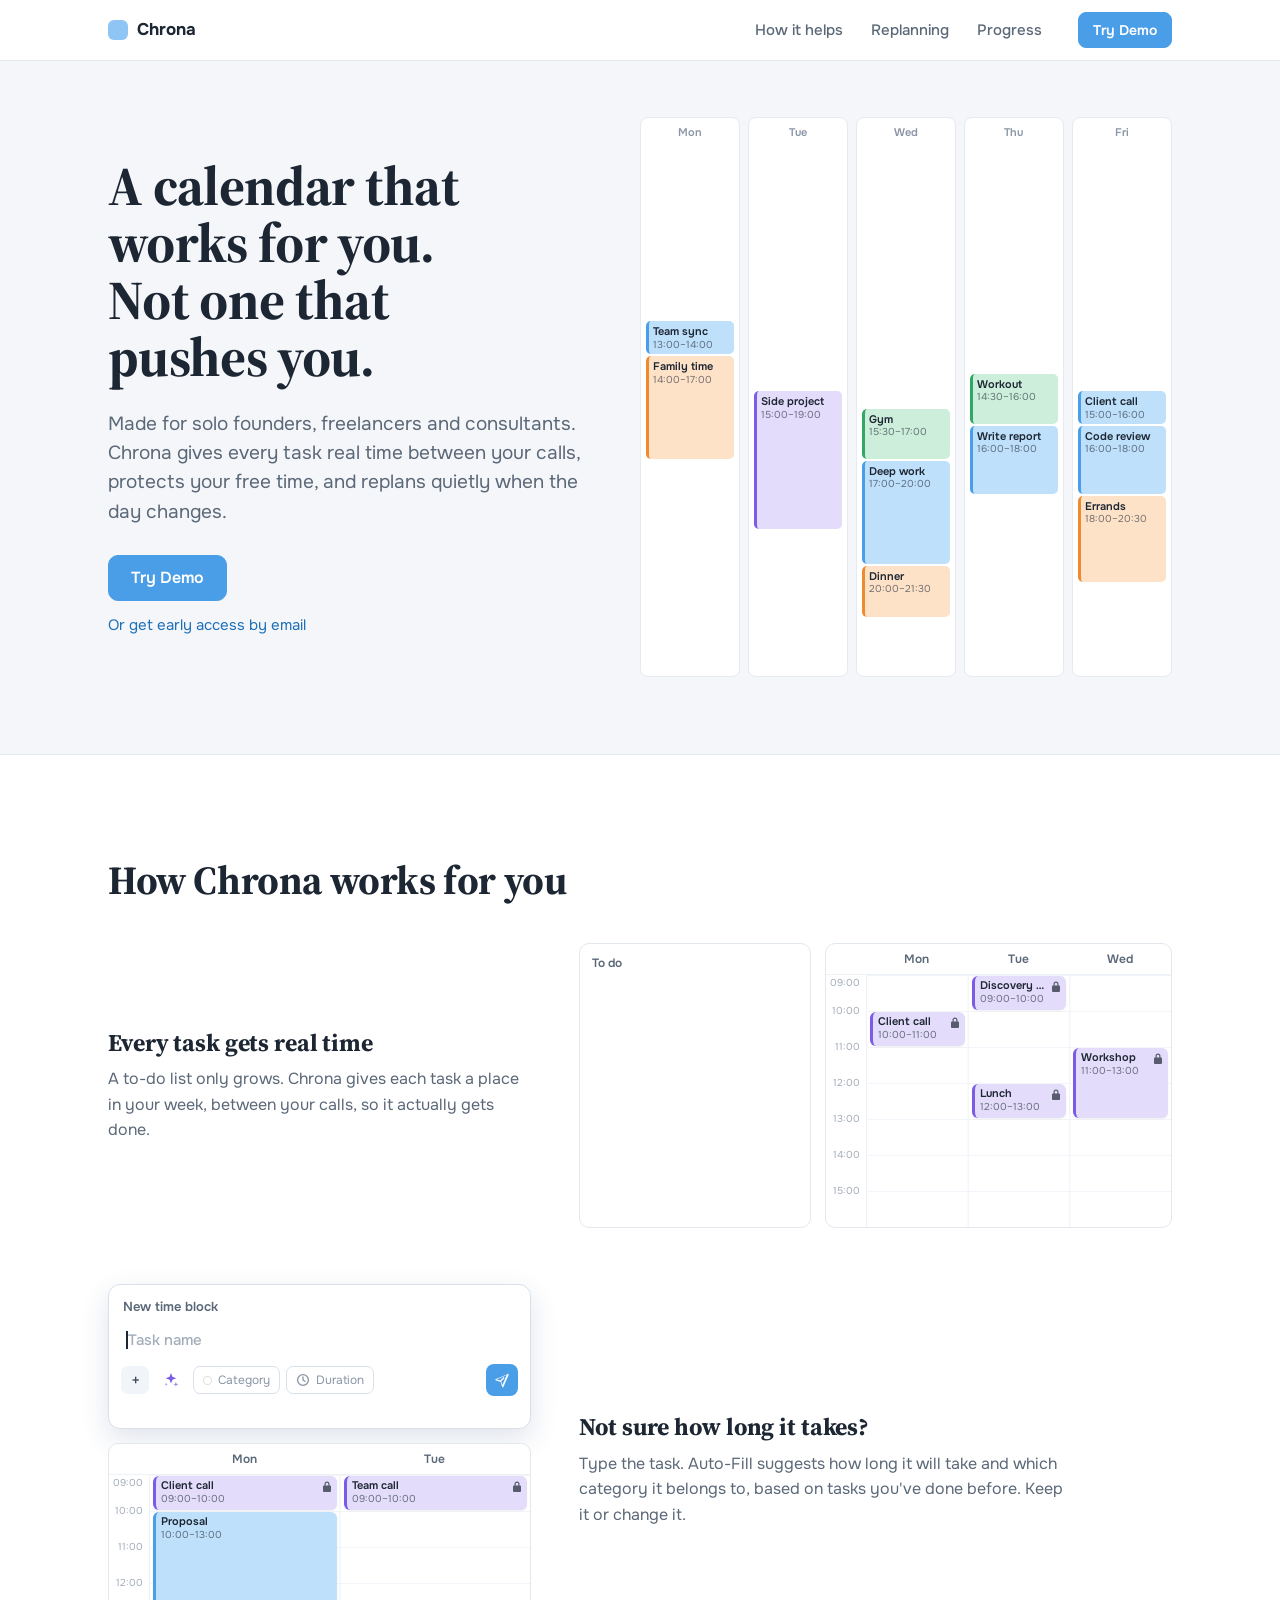
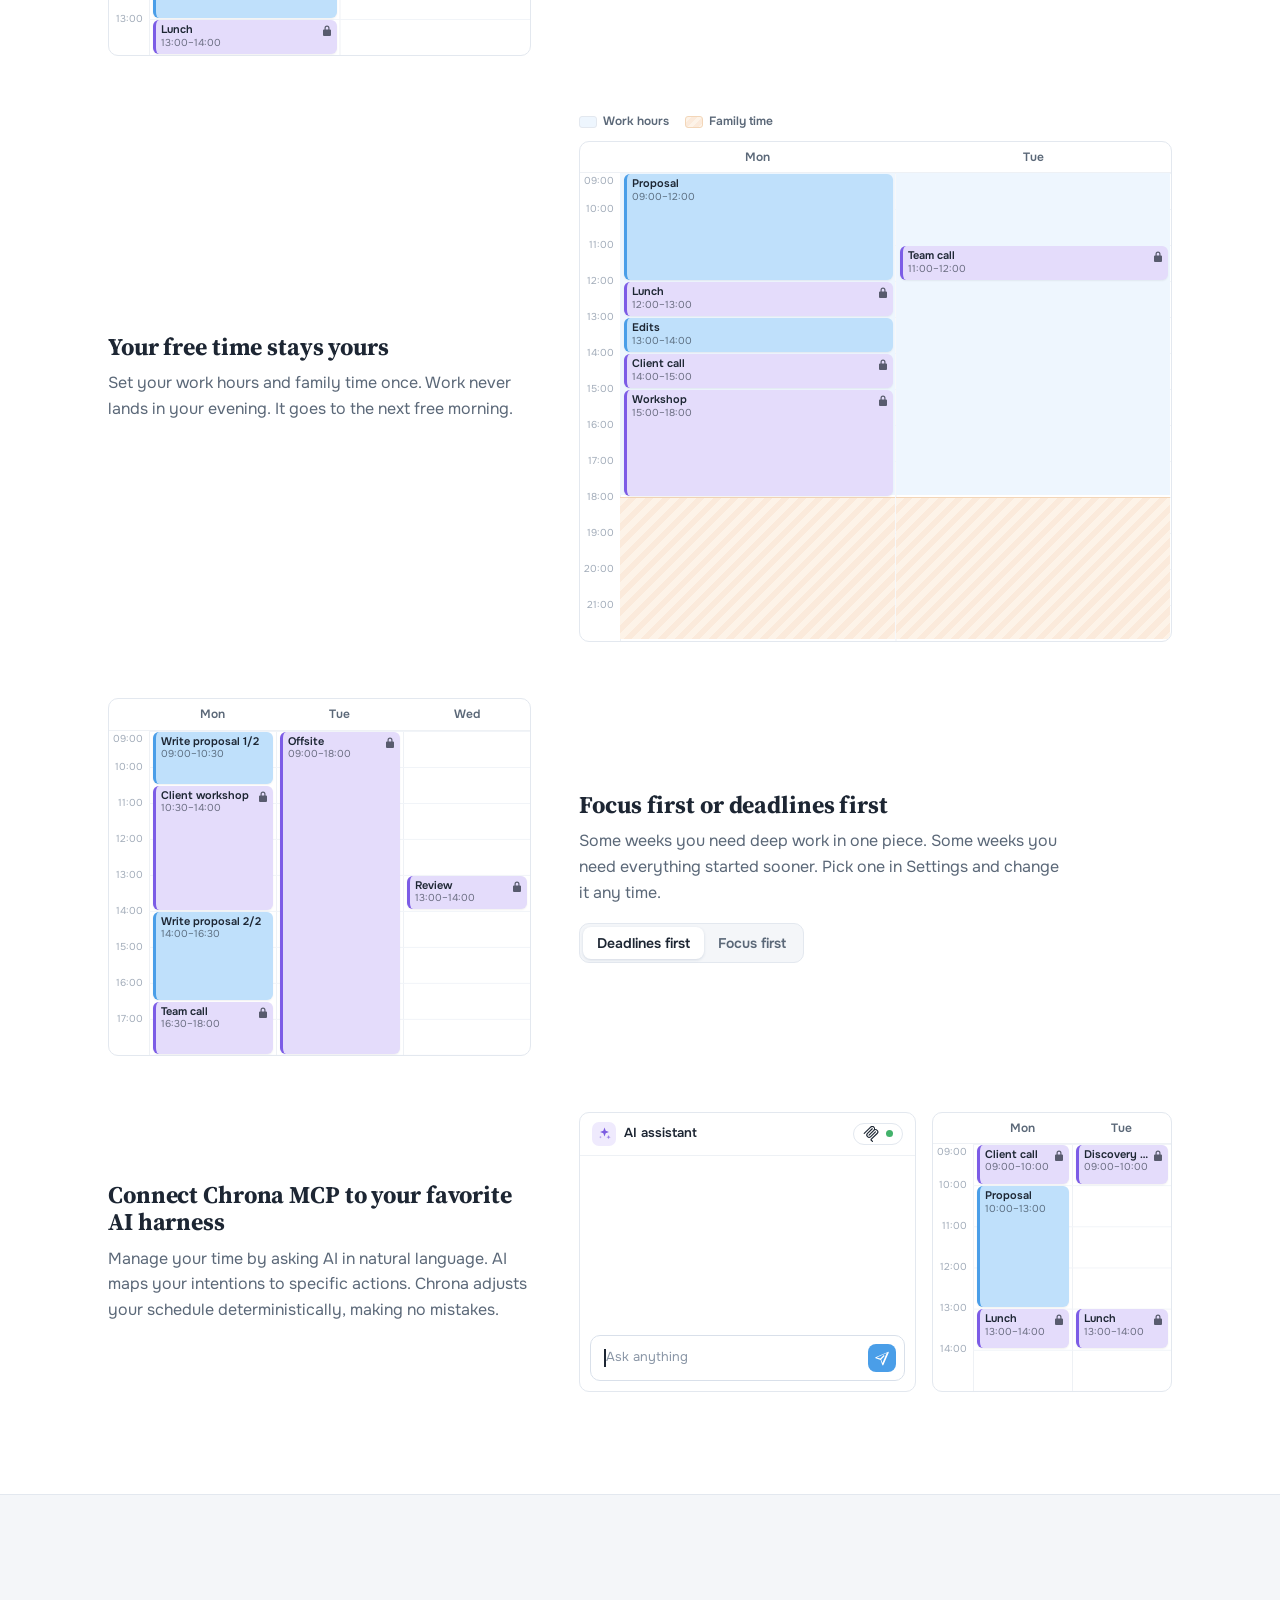
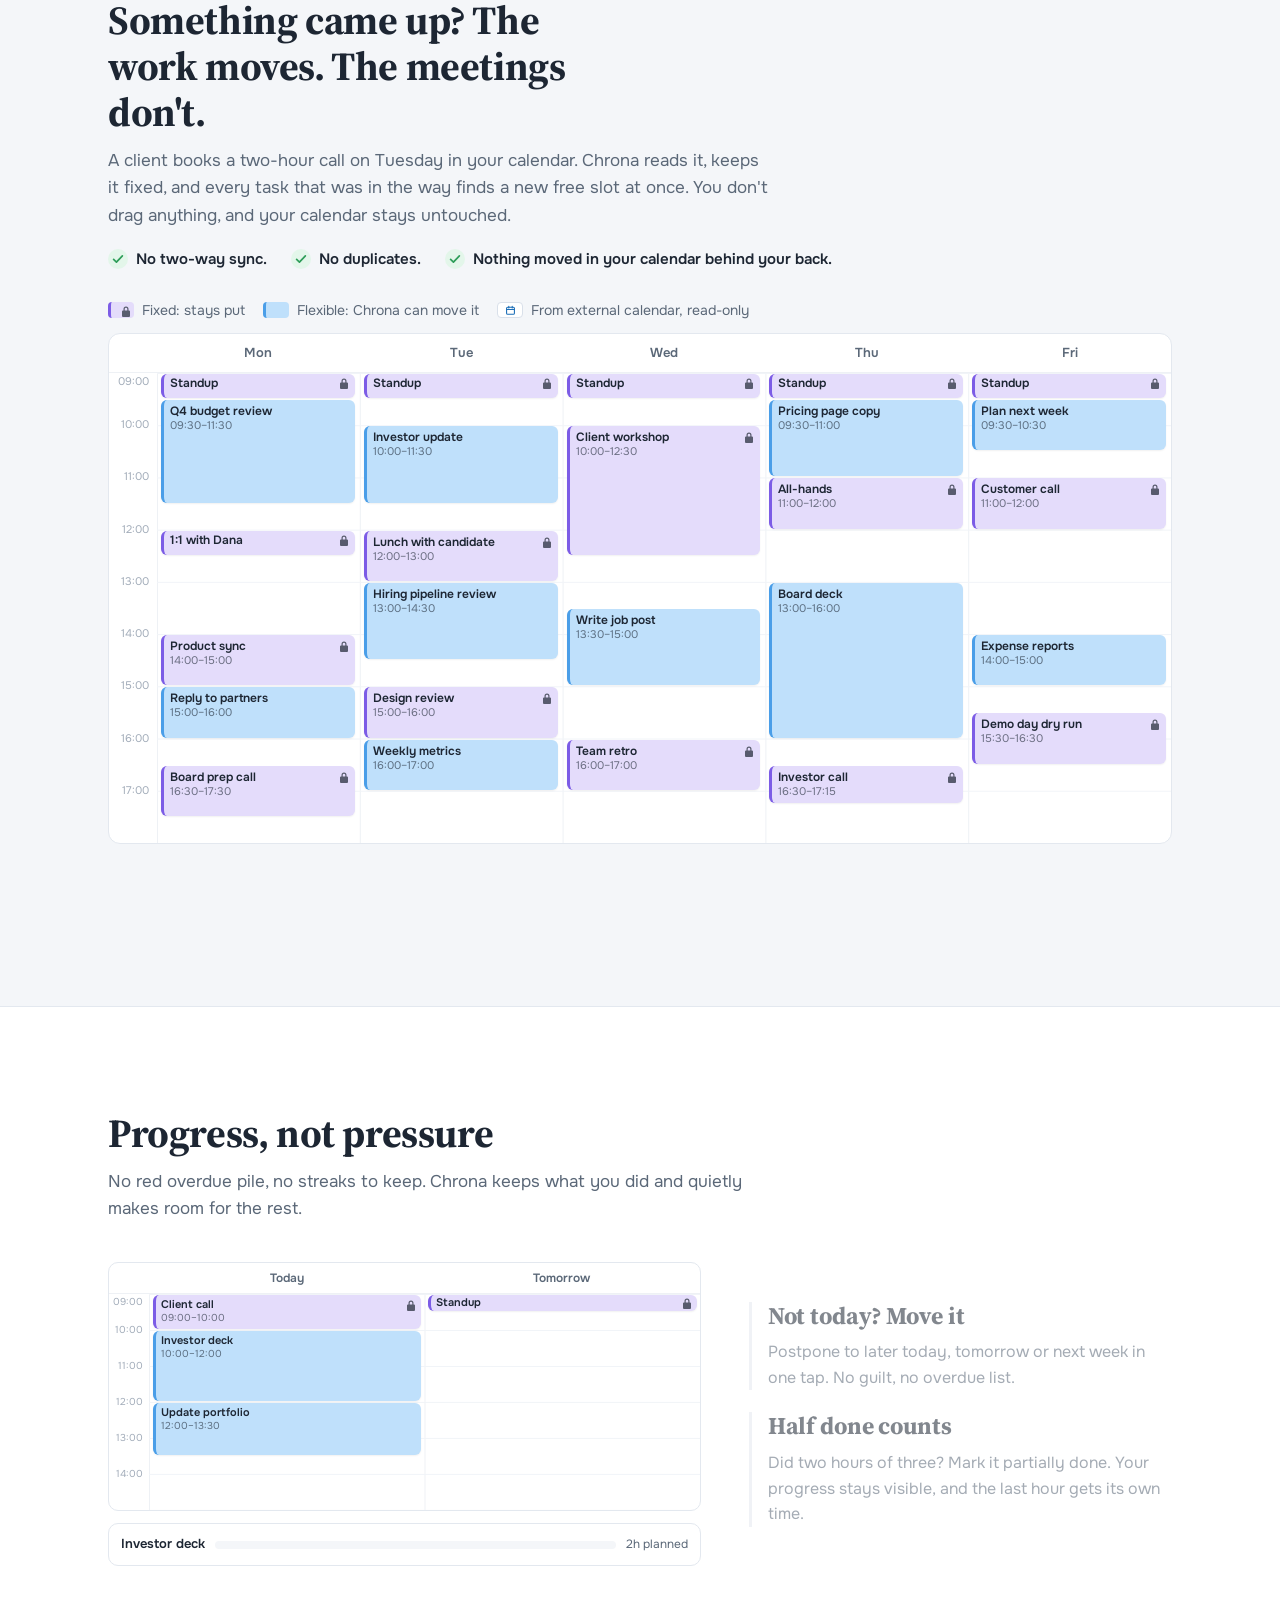
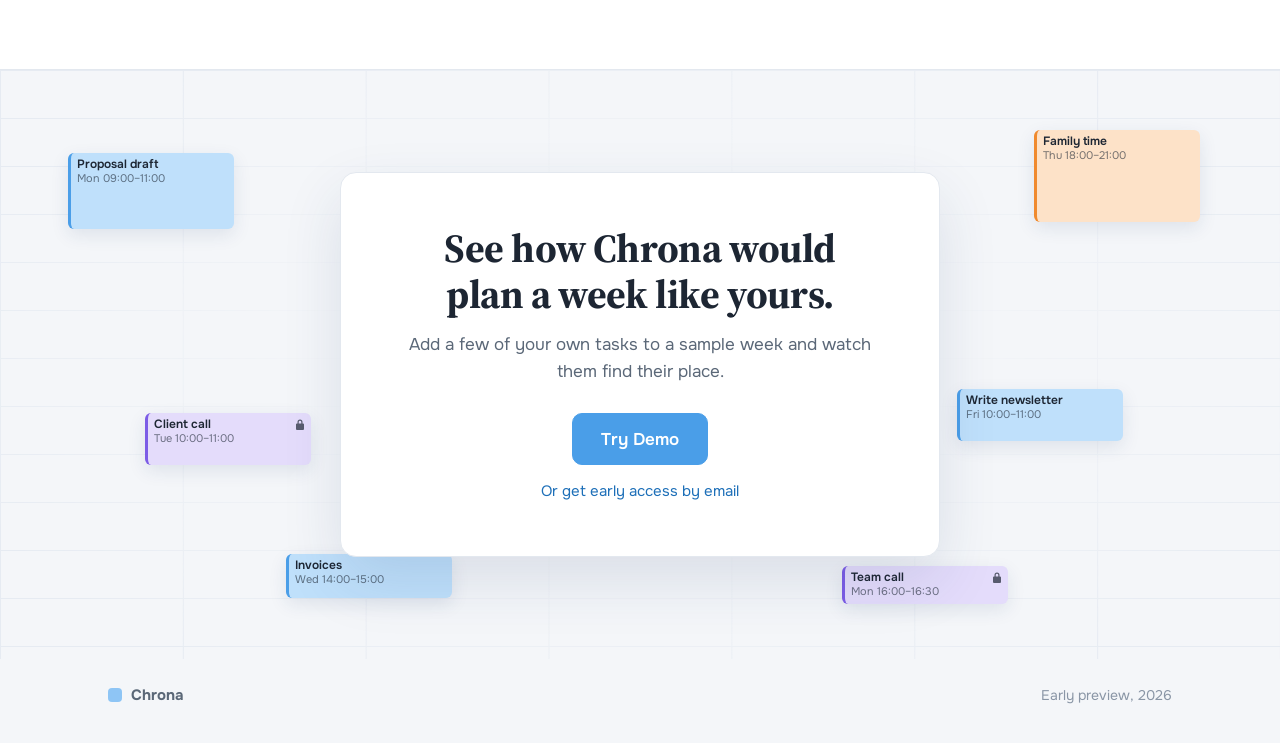
==== commit 764e3d52: "Publish landing and demo from auto-scheduler-v2@b1283ce" ====
--- a/index.html
+++ b/index.html
@@ -30,7 +30,6 @@
         <a href="#features">How it helps</a>
         <a href="#replan">Replanning</a>
         <a href="#progress">Progress</a>
-        <a href="#ai">AI</a>
       </nav>
       <a class="btn btn-sm" href="demo/">Try Demo</a>
     </div>
@@ -98,6 +97,15 @@
             </div>
           </div>
           <figure class="scene" id="scene-focus" aria-label="A four-hour task placed in two parts or in one piece">
+            <div class="scene-stage" aria-hidden="true"></div>
+          </figure>
+        </div>
+        <div class="feat feat-mcp" id="ai">
+          <div class="feat-text">
+            <h3>Connect Chrona MCP to your favorite AI harness</h3>
+            <p>Manage your time by asking AI in natural language. AI maps your intentions to specific actions. Chrona adjusts your schedule deterministically, making no mistakes.</p>
+          </div>
+          <figure class="scene" id="scene-mcp" aria-label="An AI assistant asks Chrona over MCP to find three hours for a task, and the time block appears in the calendar">
             <div class="scene-stage" aria-hidden="true"></div>
           </figure>
         </div>
@@ -157,26 +165,6 @@
       </div>
     </section>
 
-    <section class="mcp-sec" id="ai" aria-labelledby="ai-title">
-      <div class="wrap">
-        <h2 id="ai-title">Connect Chrona to your favorite AI harness</h2>
-        <p class="section-lede">Already plan your day with an AI assistant or an agent? Connect Chrona over MCP, the open standard for AI tools. Ask in your own words, and Chrona does the planning.</p>
-        <div class="mcp-points">
-          <div>
-            <h3>Take over your schedule with human-centric actions</h3>
-            <p>Your AI uses the same actions you do in Chrona: Done, Partially Done, Postpone, Make Fixed. No raw calendar edits.</p>
-          </div>
-          <div>
-            <h3>Chrona adjusts your schedule deterministically</h3>
-            <p>The AI asks, Chrona plans by its rules. Meetings stay fixed, free time stays free, and the same request gives the same week.</p>
-          </div>
-        </div>
-        <figure class="scene mcp-fig" id="scene-mcp" aria-label="An AI assistant asks Chrona to find three hours for a task, and the time block appears in the calendar">
-          <div class="scene-stage" aria-hidden="true"></div>
-        </figure>
-      </div>
-    </section>
-
     <section class="final" aria-labelledby="final-title">
       <div class="final-week" aria-hidden="true">
         <div class="blk blk-work fw1"><div class="bt"><b>Proposal draft</b></div><small>Mon 09:00–11:00</small></div>
--- a/css/landing.css
+++ b/css/landing.css
@@ -359,16 +359,12 @@
 
 /* ---------- responsive ---------- */
 /* ---------- AI harness (MCP) scene ---------- */
-.mcp-points { display: grid; grid-template-columns: 1fr 1fr; gap: 20px 40px; margin-top: 28px; max-width: 920px; }
-.mcp-points h3 { font-size: 1.1875rem; letter-spacing: -.005em; margin-bottom: 6px; }
-.mcp-points p { color: var(--muted); font-size: .9375rem; max-width: 42ch; }
-.mcp-fig { margin-top: 32px; }
-.mcp-fig .scene-stage { display: grid; grid-template-columns: minmax(0, 5fr) minmax(0, 6fr); gap: 16px; align-items: stretch; }
+#scene-mcp .scene-stage { display: grid; grid-template-columns: minmax(0, 7fr) minmax(0, 5fr); gap: 16px; align-items: stretch; }
 .chat { display: flex; flex-direction: column; background: var(--white); border: 1px solid var(--line); border-radius: 10px; overflow: hidden; min-height: 280px; }
 .chat-h { display: flex; align-items: center; gap: 8px; padding: 9px 12px; border-bottom: 1px solid var(--line-soft); font-size: .8125rem; font-weight: 600; color: var(--text); }
 .chat-ic { width: 24px; height: 24px; border-radius: 7px; background: #efeafd; color: #7c5ce0; display: inline-flex; align-items: center; justify-content: center; }
 .chat-ic svg { width: 15px; height: 15px; }
-.chat-conn { margin-left: auto; display: inline-flex; align-items: center; gap: 6px; font-size: .6875rem; font-weight: 600; color: var(--muted); border: 1px solid var(--line); border-radius: 999px; padding: 2px 9px; }
+.chat-conn { margin-left: auto; display: inline-flex; align-items: center; gap: 7px; color: var(--text) !important; font-size: .6875rem; font-weight: 600; color: var(--muted); border: 1px solid var(--line); border-radius: 999px; padding: 2px 9px; }
 .chat-conn i { width: 7px; height: 7px; border-radius: 50%; background: #43b26b; }
 .chat-log { flex: 1; display: flex; flex-direction: column; justify-content: flex-end; gap: 8px; padding: 12px; }
 .msg { max-width: 88%; font-size: .8125rem; line-height: 1.45; border-radius: 12px; padding: 8px 11px; animation: msgIn .3s ease-out 1; }
@@ -413,9 +409,8 @@
   .final .btn { width: 100%; }
   .final-week .blk { display: none; }
   .scene-todo { grid-template-columns: 1fr; }
-  .mcp-fig .scene-stage { grid-template-columns: 1fr; }
-  .mcp-points { grid-template-columns: 1fr; }
-}
+  #scene-mcp .scene-stage { grid-template-columns: 1fr; }
+  }
 
 @media (prefers-reduced-motion: reduce) {
   .blk, .log li, .scene-menu, .af-caret, .msg, .msg-tool .tool-st { transition: none; animation: none; }
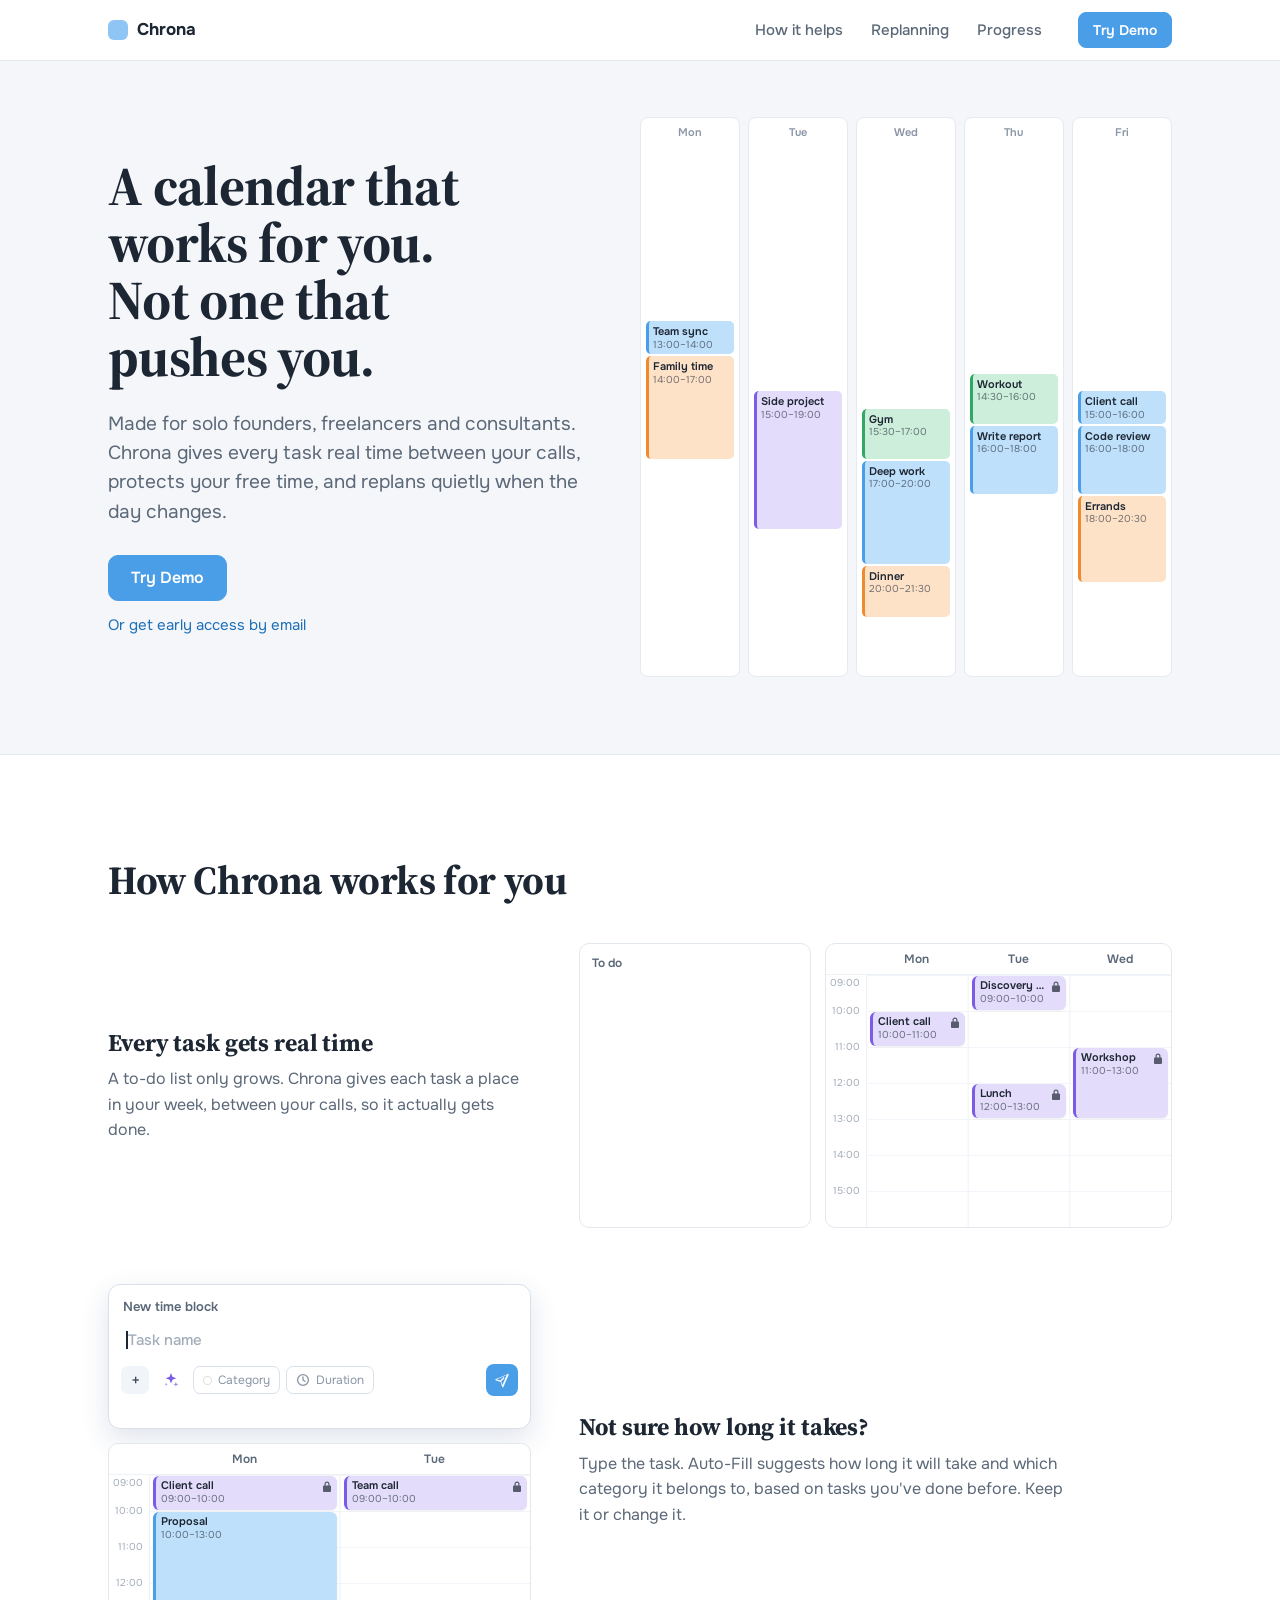
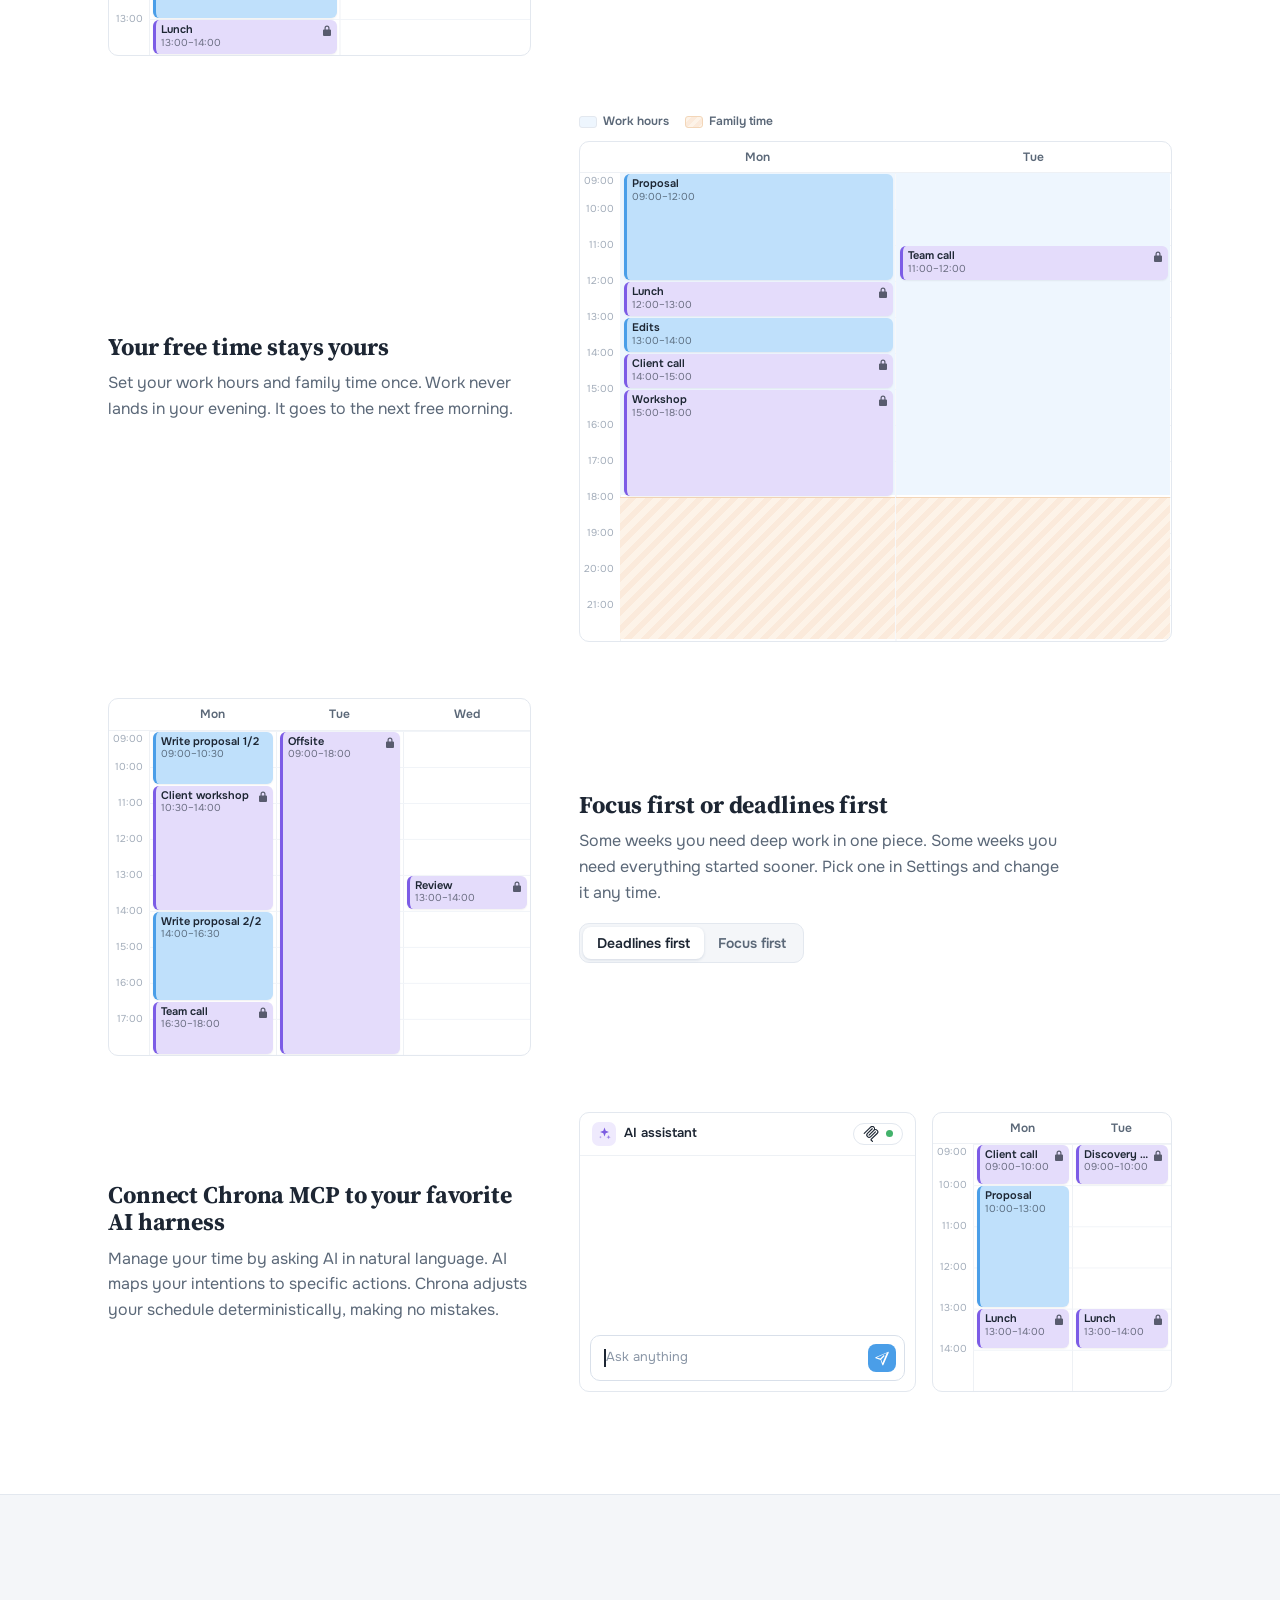
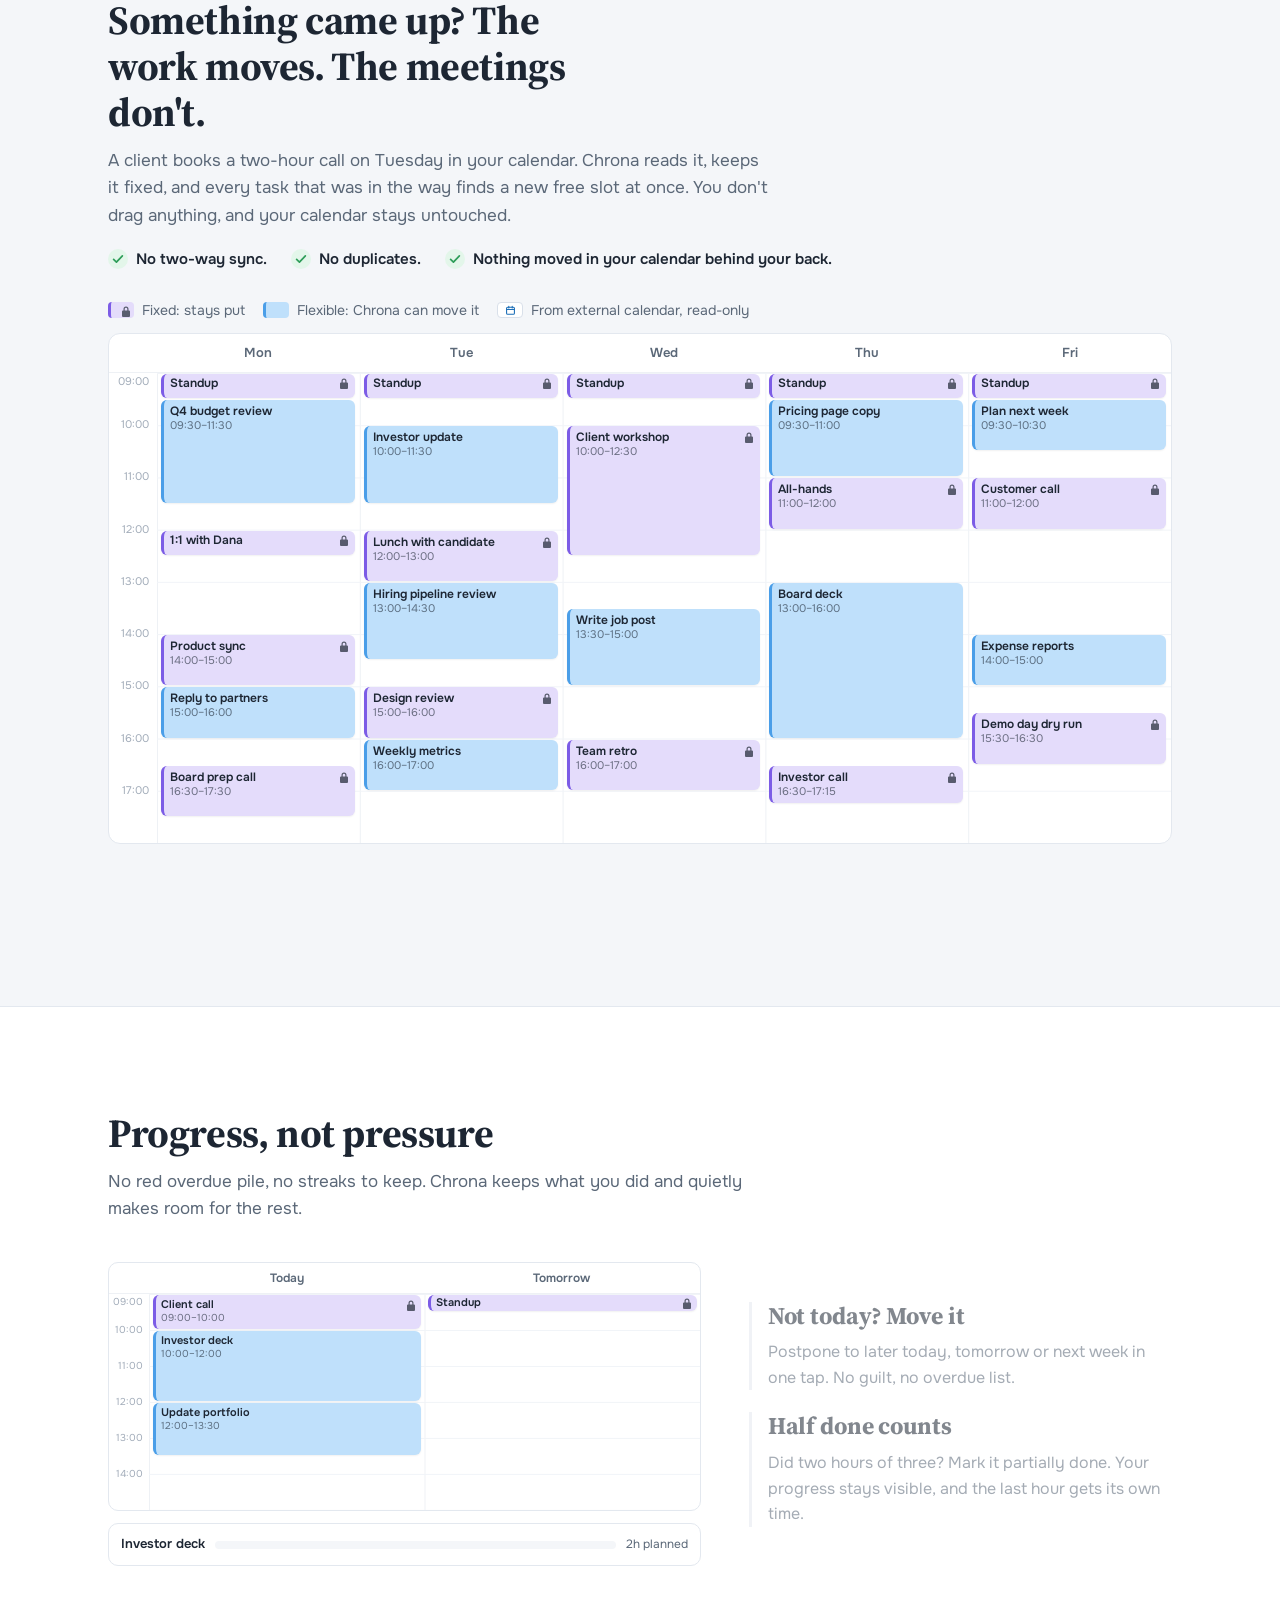
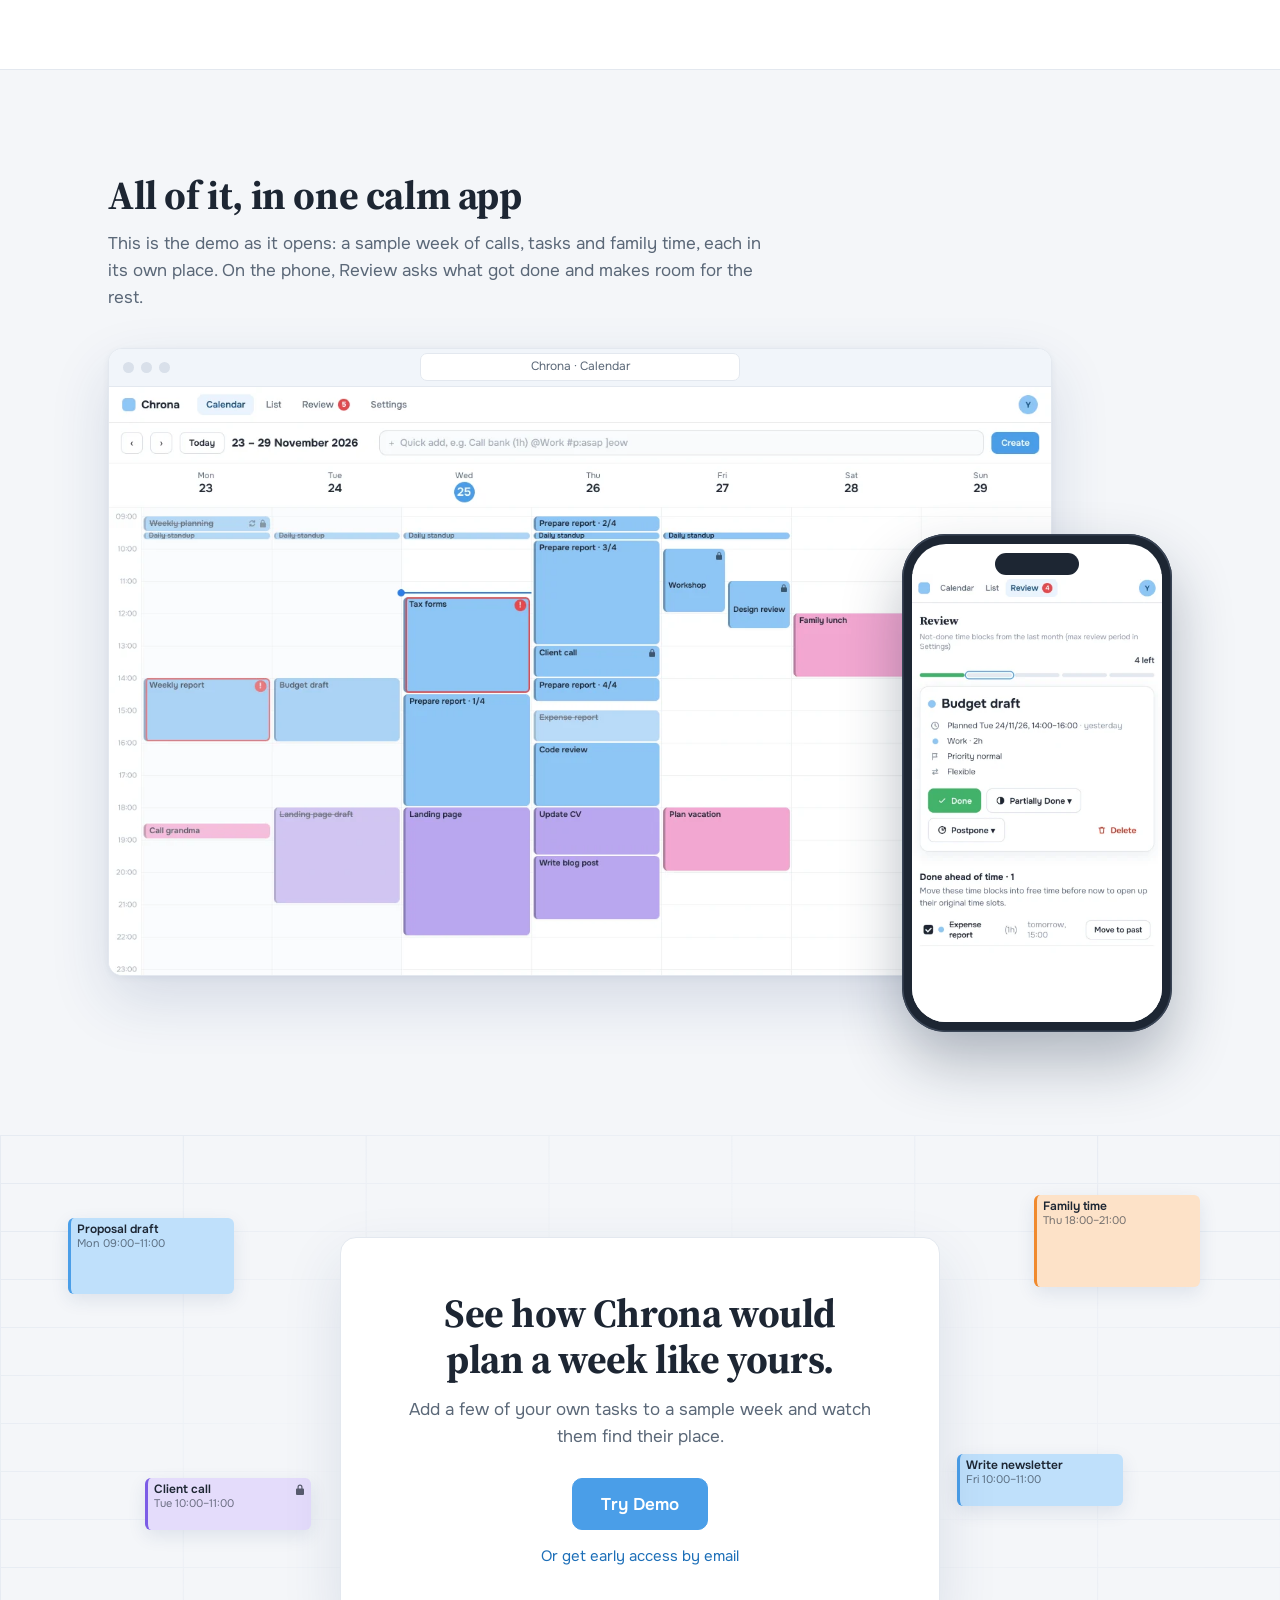
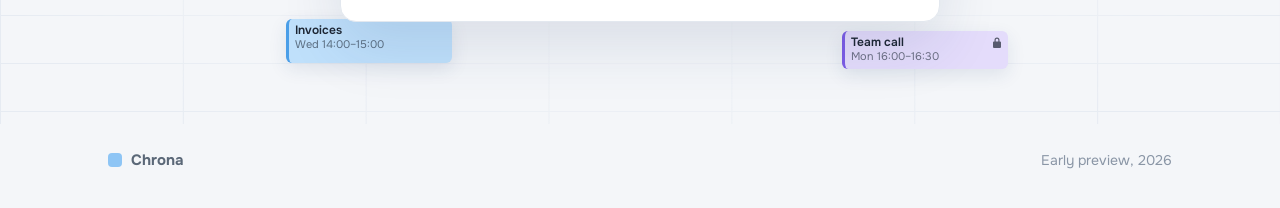
==== commit 5fb0e380: "Publish landing and demo from auto-scheduler-v2@2bdbbc0" ====
--- a/index.html
+++ b/index.html
@@ -165,6 +165,30 @@
       </div>
     </section>
 
+    <section class="app-sec" aria-labelledby="app-title">
+      <div class="wrap">
+        <h2 id="app-title">All of it, in one calm app</h2>
+        <p class="section-lede">This is the demo as it opens: a sample week of calls, tasks and family time, each in its own place. On the phone, Review asks what got done and makes room for the rest.</p>
+        <figure class="app-fig">
+          <a class="browser" href="demo/" aria-label="Open the demo">
+            <div class="browser-bar" aria-hidden="true"><i></i><i></i><i></i><span>Chrona · Calendar</span></div>
+            <picture>
+              <source type="image/webp" srcset="img/app-week.webp 1280w, img/app-week@2x.webp 2560w" sizes="(max-width: 720px) 170vw, min(1064px, 92vw)">
+              <img src="img/app-week.png" width="1280" height="800" loading="lazy" decoding="async" alt="Chrona calendar, one week: calls and fixed meetings with a lock, work tasks between them, family and side-project time in the evenings, and a line for the current time.">
+            </picture>
+          </a>
+          <div class="phone">
+            <div class="phone-screen">
+              <picture>
+                <source type="image/webp" srcset="img/app-review.webp 390w, img/app-review@2x.webp 780w" sizes="(max-width: 720px) 60vw, 270px">
+                <img src="img/app-review.png" width="390" height="700" loading="lazy" decoding="async" alt="Chrona Review on a phone: the time block “Budget draft” from yesterday with the buttons Done, Partially Done and Postpone.">
+              </picture>
+            </div>
+          </div>
+        </figure>
+      </div>
+    </section>
+
     <section class="final" aria-labelledby="final-title">
       <div class="final-week" aria-hidden="true">
         <div class="blk blk-work fw1"><div class="bt"><b>Proposal draft</b></div><small>Mon 09:00–11:00</small></div>
--- a/css/landing.css
+++ b/css/landing.css
@@ -357,7 +357,34 @@
 
 .no-anim .blk, .no-anim .tp-bar b, .no-anim .mini-band, .no-anim .todo li, .no-anim .af-save, .no-anim .pstep, .no-anim .scene-menu { transition: none !important; animation: none !important; }
 
-/* ---------- responsive ---------- */
+
+/* ---------- the real app: demo screenshots in a browser and a phone frame (ALM-102) ---------- */
+.app-sec { overflow: hidden; }
+.app-fig { position: relative; margin: 36px 0 0; padding: 0 0 56px; }
+.browser {
+  display: block; width: calc(100% - 120px); max-width: 1064px;
+  background: var(--white); border: 1px solid var(--line); border-radius: 14px; overflow: hidden;
+  box-shadow: 0 24px 60px rgba(30, 60, 110, .14), 0 2px 6px rgba(30, 60, 110, .06);
+  text-decoration: none; transition: box-shadow .2s ease, transform .2s ease;
+}
+.browser:hover { box-shadow: 0 28px 70px rgba(30, 60, 110, .2), 0 2px 6px rgba(30, 60, 110, .08); transform: translateY(-2px); }
+.browser-bar { position: relative; display: flex; align-items: center; gap: 7px; height: 38px; padding: 0 14px; background: var(--panel); border-bottom: 1px solid var(--line); }
+.browser-bar i { width: 11px; height: 11px; border-radius: 50%; background: var(--field); }
+.browser-bar span {
+  position: absolute; left: 50%; transform: translateX(-50%);
+  min-width: min(320px, 50%); padding: 3px 14px; border-radius: 7px; background: var(--white); border: 1px solid var(--line);
+  font-size: .75rem; color: var(--muted); text-align: center; white-space: nowrap;
+}
+.browser img, .phone img { display: block; width: 100%; height: auto; }
+.phone {
+  position: absolute; right: 0; bottom: 0; width: clamp(200px, 24vw, 270px);
+  padding: 10px; border-radius: 44px; background: #1d2633;
+  box-shadow: 0 30px 60px rgba(20, 35, 60, .3), inset 0 0 0 1.5px #3a4556;
+}
+.phone-screen { position: relative; overflow: hidden; border-radius: 34px; background: var(--white); padding-top: 30px; }
+.phone-screen::before { content: ""; position: absolute; top: 9px; left: 50%; width: 84px; height: 22px; transform: translateX(-50%); border-radius: 999px; background: #1d2633; }
+@media (prefers-reduced-motion: reduce) { .browser, .browser:hover { transition: none; transform: none; } }
+
 /* ---------- AI harness (MCP) scene ---------- */
 #scene-mcp .scene-stage { display: grid; grid-template-columns: minmax(0, 7fr) minmax(0, 5fr); gap: 16px; align-items: stretch; }
 .chat { display: flex; flex-direction: column; background: var(--white); border: 1px solid var(--line); border-radius: 10px; overflow: hidden; min-height: 280px; }
@@ -388,6 +415,7 @@
 @keyframes spin { to { transform: rotate(360deg); } }
 .no-anim .msg { animation: none; }
 
+/* ---------- responsive ---------- */
 @media (max-width: 800px) {
   .hero-in { grid-template-columns: 1fr; gap: 28px; }
   .hero-week-desktop { display: none; }
@@ -410,7 +438,16 @@
   .final-week .blk { display: none; }
   .scene-todo { grid-template-columns: 1fr; }
   #scene-mcp .scene-stage { grid-template-columns: 1fr; }
-  }
+  /* show Mon–Thu large enough to read; the rest of the week runs off the right edge */
+  .app-fig { padding-bottom: 0; }
+  .browser { width: 100%; border-radius: 12px; }
+  .browser picture { display: block; overflow: hidden; }
+  .browser img { width: 170%; max-width: none; }
+  .browser-bar span { min-width: 0; }
+  .phone { position: relative; width: min(60%, 240px); margin: -72px 4px 0 auto; padding: 8px; border-radius: 38px; }
+  .phone-screen { border-radius: 30px; padding-top: 26px; }
+  .phone-screen::before { top: 7px; width: 70px; height: 19px; }
+}
 
 @media (prefers-reduced-motion: reduce) {
   .blk, .log li, .scene-menu, .af-caret, .msg, .msg-tool .tool-st { transition: none; animation: none; }
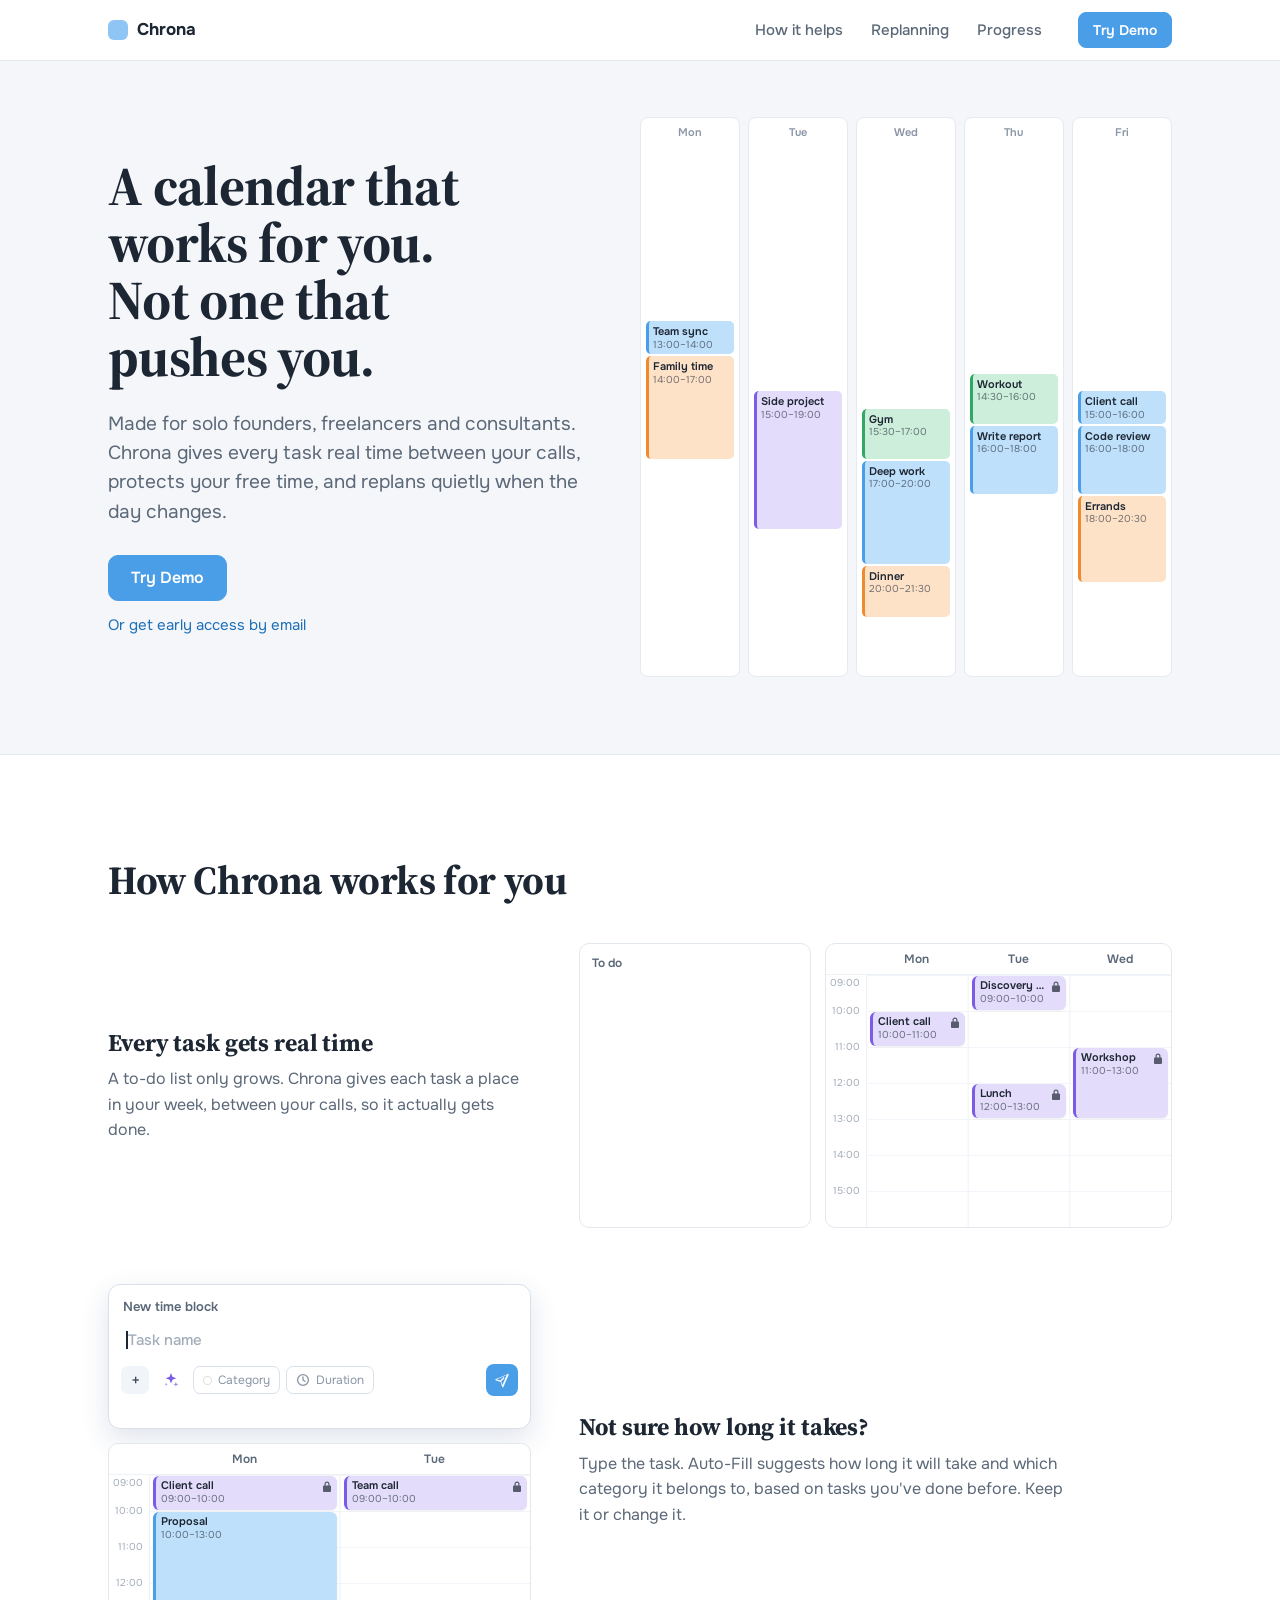
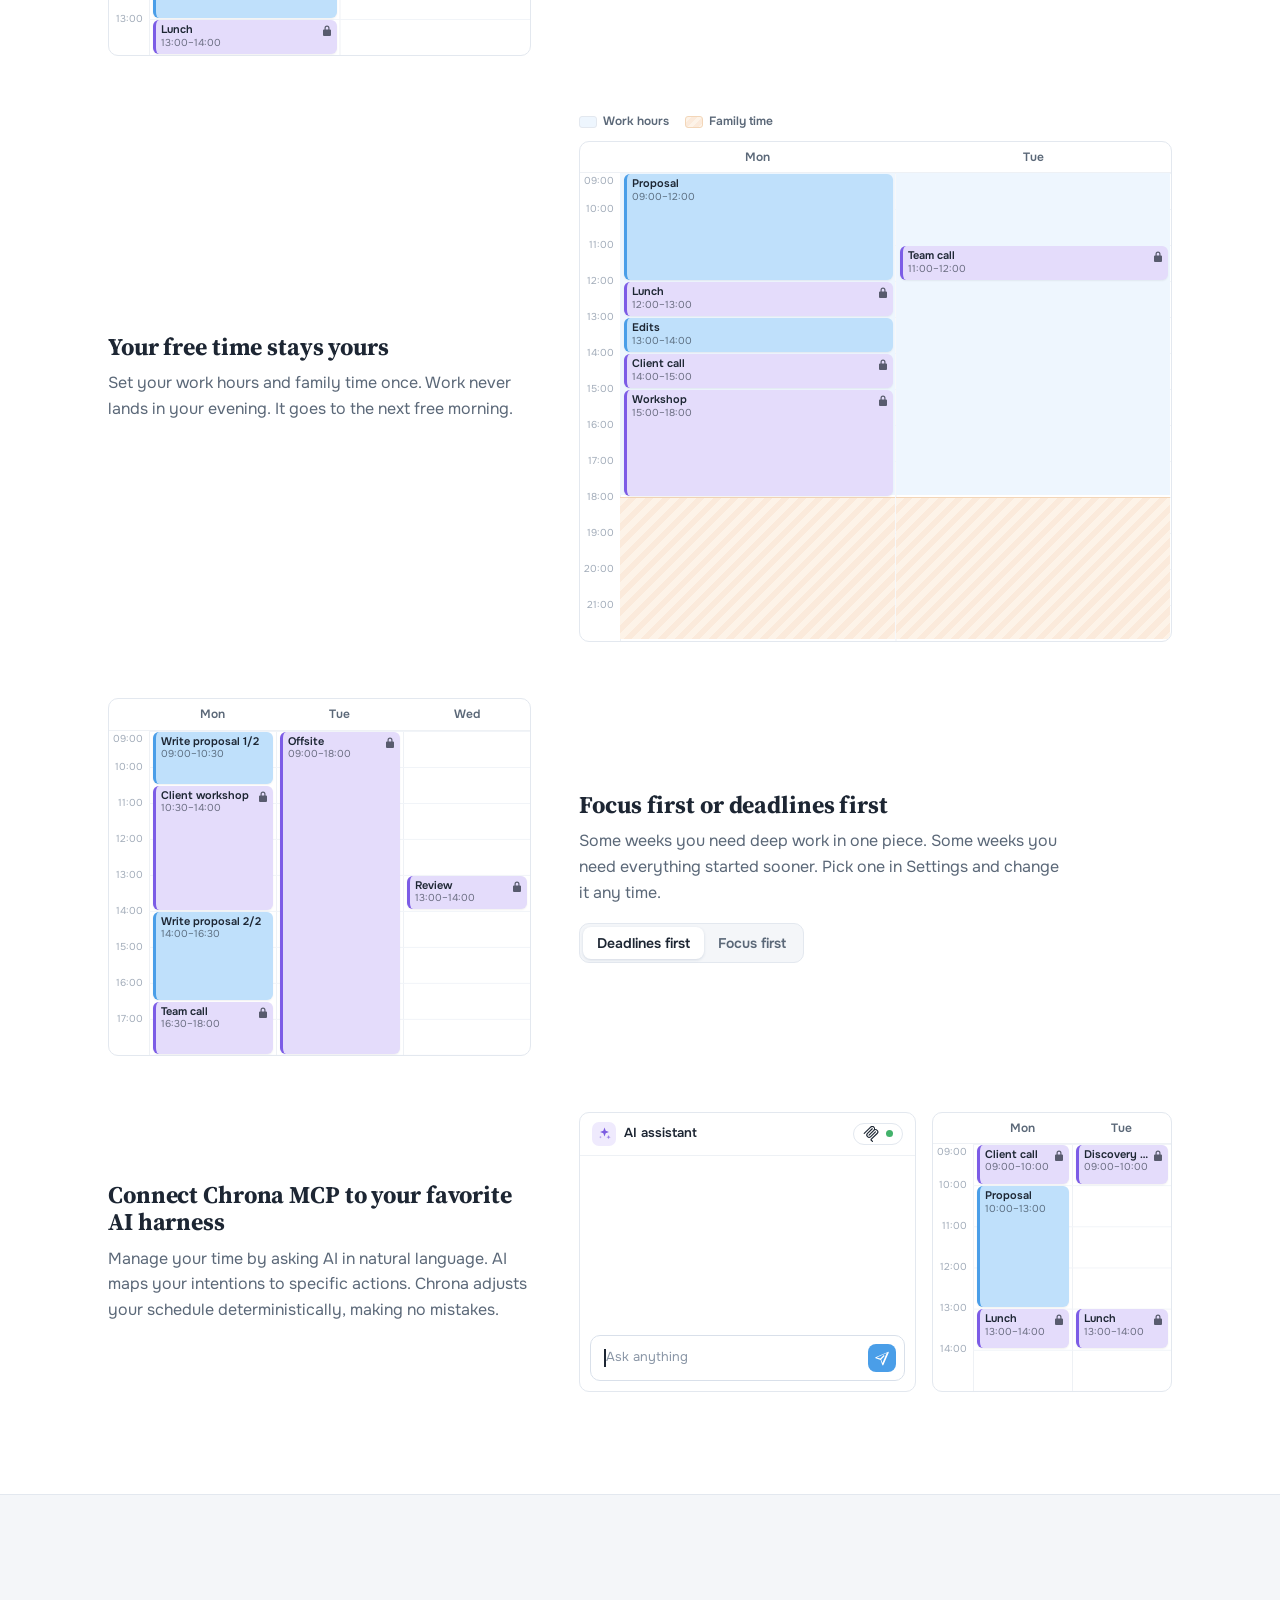
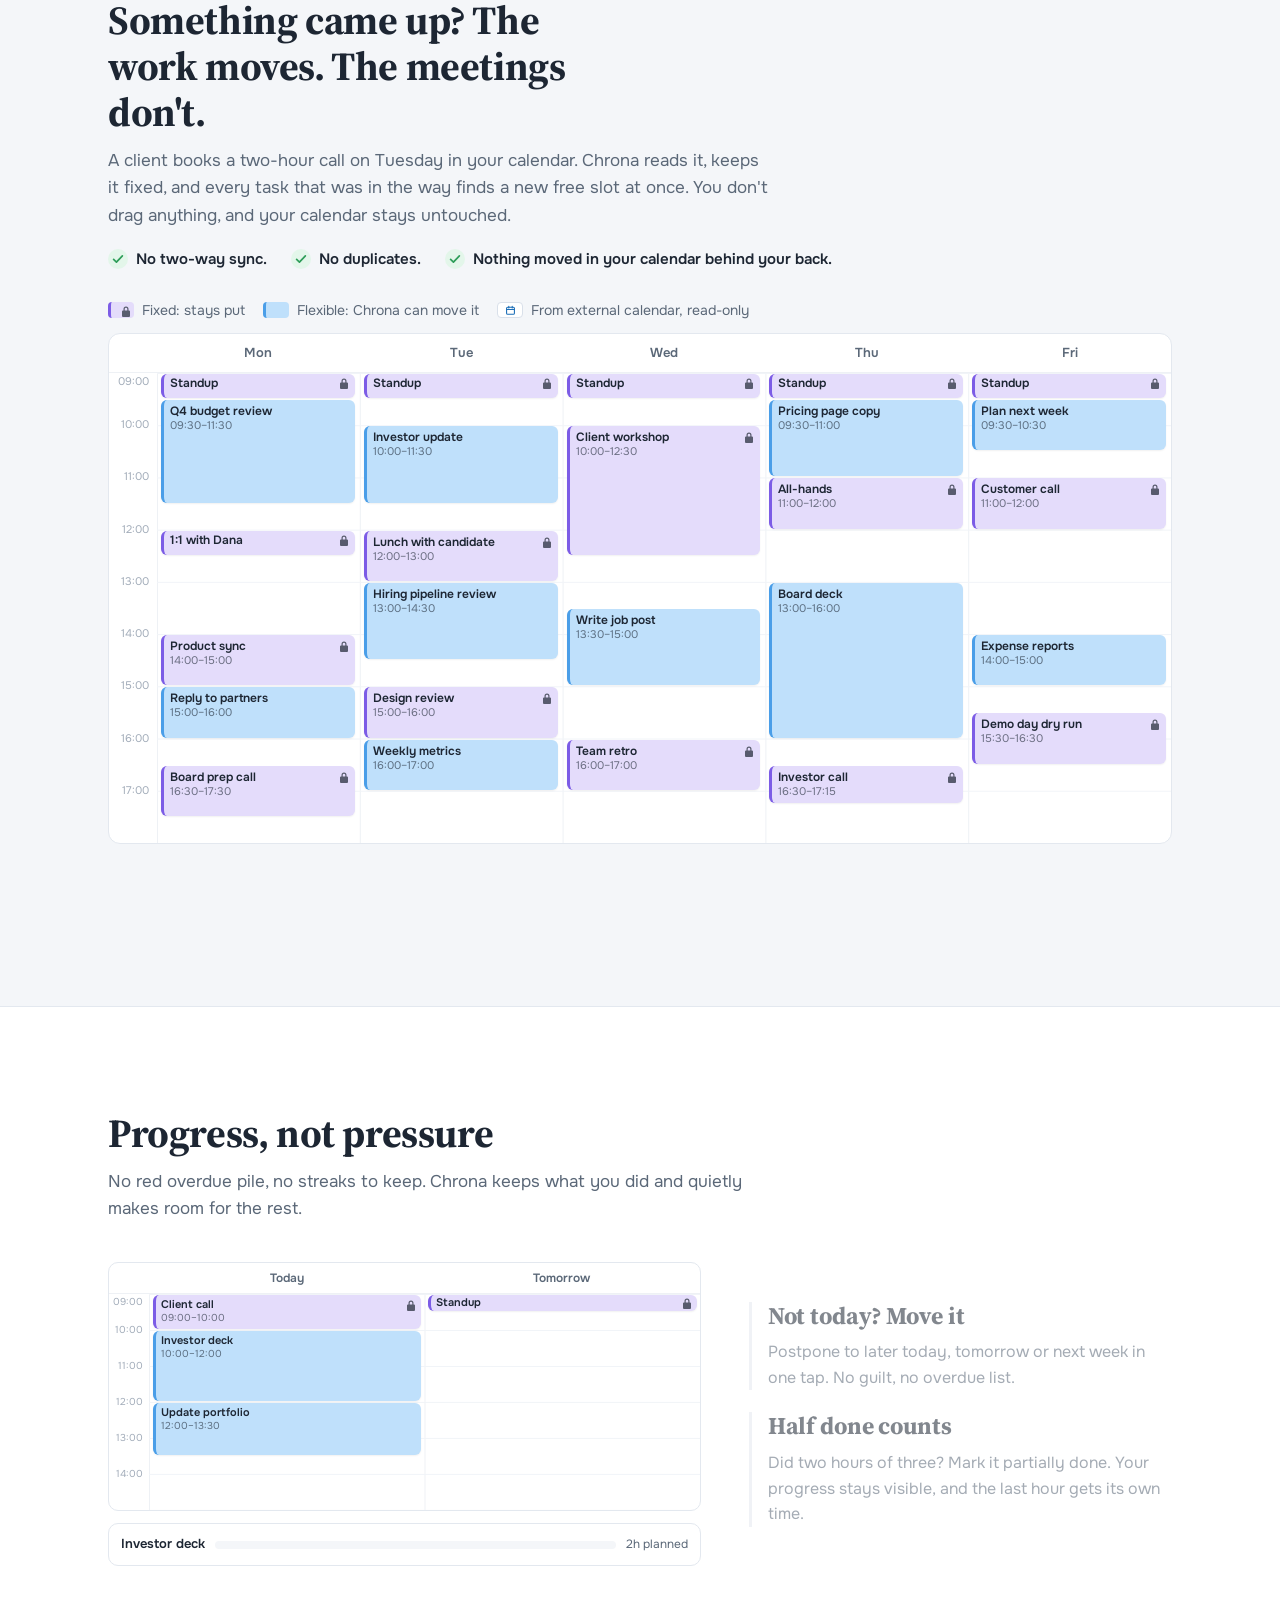
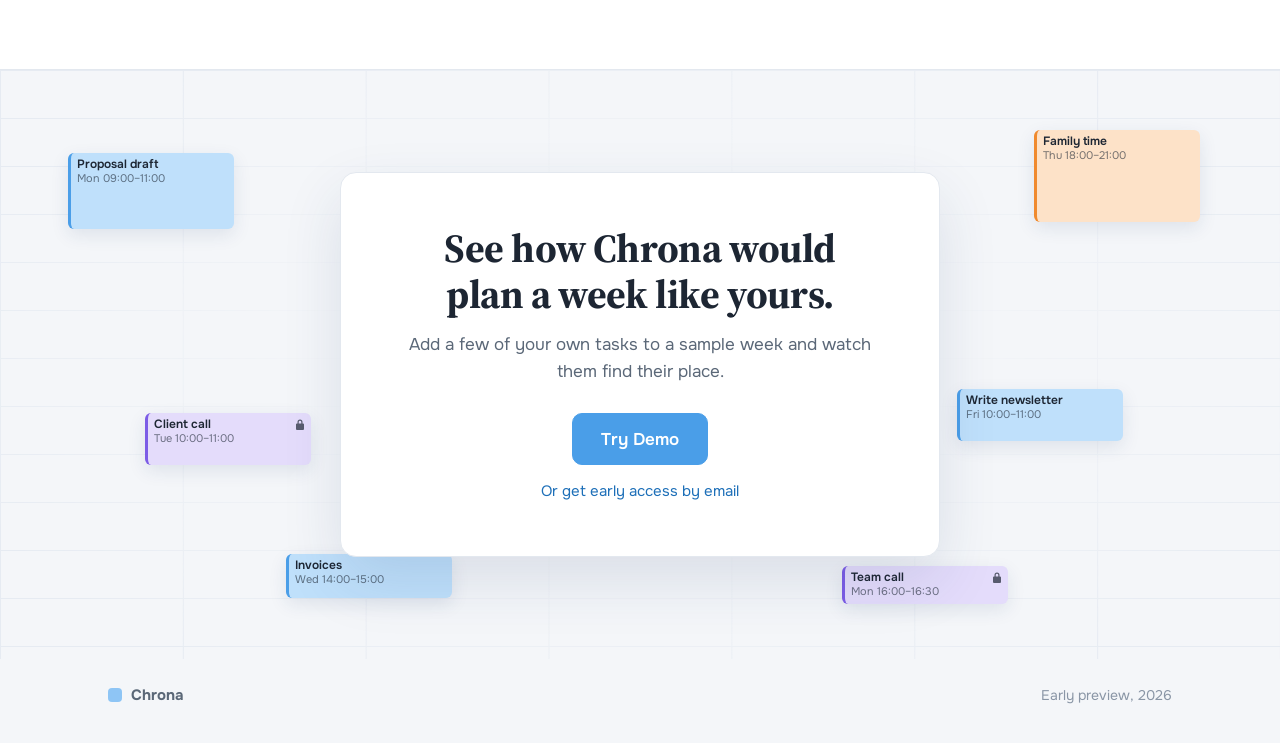
==== commit c5550d86: "Revert "Publish landing and demo from auto-scheduler-v2@2bdbbc0" This reverts commit 5fb0e3807ce54a5" ====
--- a/index.html
+++ b/index.html
@@ -165,30 +165,6 @@
       </div>
     </section>
 
-    <section class="app-sec" aria-labelledby="app-title">
-      <div class="wrap">
-        <h2 id="app-title">All of it, in one calm app</h2>
-        <p class="section-lede">This is the demo as it opens: a sample week of calls, tasks and family time, each in its own place. On the phone, Review asks what got done and makes room for the rest.</p>
-        <figure class="app-fig">
-          <a class="browser" href="demo/" aria-label="Open the demo">
-            <div class="browser-bar" aria-hidden="true"><i></i><i></i><i></i><span>Chrona · Calendar</span></div>
-            <picture>
-              <source type="image/webp" srcset="img/app-week.webp 1280w, img/app-week@2x.webp 2560w" sizes="(max-width: 720px) 170vw, min(1064px, 92vw)">
-              <img src="img/app-week.png" width="1280" height="800" loading="lazy" decoding="async" alt="Chrona calendar, one week: calls and fixed meetings with a lock, work tasks between them, family and side-project time in the evenings, and a line for the current time.">
-            </picture>
-          </a>
-          <div class="phone">
-            <div class="phone-screen">
-              <picture>
-                <source type="image/webp" srcset="img/app-review.webp 390w, img/app-review@2x.webp 780w" sizes="(max-width: 720px) 60vw, 270px">
-                <img src="img/app-review.png" width="390" height="700" loading="lazy" decoding="async" alt="Chrona Review on a phone: the time block “Budget draft” from yesterday with the buttons Done, Partially Done and Postpone.">
-              </picture>
-            </div>
-          </div>
-        </figure>
-      </div>
-    </section>
-
     <section class="final" aria-labelledby="final-title">
       <div class="final-week" aria-hidden="true">
         <div class="blk blk-work fw1"><div class="bt"><b>Proposal draft</b></div><small>Mon 09:00–11:00</small></div>
--- a/css/landing.css
+++ b/css/landing.css
@@ -357,34 +357,7 @@
 
 .no-anim .blk, .no-anim .tp-bar b, .no-anim .mini-band, .no-anim .todo li, .no-anim .af-save, .no-anim .pstep, .no-anim .scene-menu { transition: none !important; animation: none !important; }
 
-
-/* ---------- the real app: demo screenshots in a browser and a phone frame (ALM-102) ---------- */
-.app-sec { overflow: hidden; }
-.app-fig { position: relative; margin: 36px 0 0; padding: 0 0 56px; }
-.browser {
-  display: block; width: calc(100% - 120px); max-width: 1064px;
-  background: var(--white); border: 1px solid var(--line); border-radius: 14px; overflow: hidden;
-  box-shadow: 0 24px 60px rgba(30, 60, 110, .14), 0 2px 6px rgba(30, 60, 110, .06);
-  text-decoration: none; transition: box-shadow .2s ease, transform .2s ease;
-}
-.browser:hover { box-shadow: 0 28px 70px rgba(30, 60, 110, .2), 0 2px 6px rgba(30, 60, 110, .08); transform: translateY(-2px); }
-.browser-bar { position: relative; display: flex; align-items: center; gap: 7px; height: 38px; padding: 0 14px; background: var(--panel); border-bottom: 1px solid var(--line); }
-.browser-bar i { width: 11px; height: 11px; border-radius: 50%; background: var(--field); }
-.browser-bar span {
-  position: absolute; left: 50%; transform: translateX(-50%);
-  min-width: min(320px, 50%); padding: 3px 14px; border-radius: 7px; background: var(--white); border: 1px solid var(--line);
-  font-size: .75rem; color: var(--muted); text-align: center; white-space: nowrap;
-}
-.browser img, .phone img { display: block; width: 100%; height: auto; }
-.phone {
-  position: absolute; right: 0; bottom: 0; width: clamp(200px, 24vw, 270px);
-  padding: 10px; border-radius: 44px; background: #1d2633;
-  box-shadow: 0 30px 60px rgba(20, 35, 60, .3), inset 0 0 0 1.5px #3a4556;
-}
-.phone-screen { position: relative; overflow: hidden; border-radius: 34px; background: var(--white); padding-top: 30px; }
-.phone-screen::before { content: ""; position: absolute; top: 9px; left: 50%; width: 84px; height: 22px; transform: translateX(-50%); border-radius: 999px; background: #1d2633; }
-@media (prefers-reduced-motion: reduce) { .browser, .browser:hover { transition: none; transform: none; } }
-
+/* ---------- responsive ---------- */
 /* ---------- AI harness (MCP) scene ---------- */
 #scene-mcp .scene-stage { display: grid; grid-template-columns: minmax(0, 7fr) minmax(0, 5fr); gap: 16px; align-items: stretch; }
 .chat { display: flex; flex-direction: column; background: var(--white); border: 1px solid var(--line); border-radius: 10px; overflow: hidden; min-height: 280px; }
@@ -415,7 +388,6 @@
 @keyframes spin { to { transform: rotate(360deg); } }
 .no-anim .msg { animation: none; }
 
-/* ---------- responsive ---------- */
 @media (max-width: 800px) {
   .hero-in { grid-template-columns: 1fr; gap: 28px; }
   .hero-week-desktop { display: none; }
@@ -438,16 +410,7 @@
   .final-week .blk { display: none; }
   .scene-todo { grid-template-columns: 1fr; }
   #scene-mcp .scene-stage { grid-template-columns: 1fr; }
-  /* show Mon–Thu large enough to read; the rest of the week runs off the right edge */
-  .app-fig { padding-bottom: 0; }
-  .browser { width: 100%; border-radius: 12px; }
-  .browser picture { display: block; overflow: hidden; }
-  .browser img { width: 170%; max-width: none; }
-  .browser-bar span { min-width: 0; }
-  .phone { position: relative; width: min(60%, 240px); margin: -72px 4px 0 auto; padding: 8px; border-radius: 38px; }
-  .phone-screen { border-radius: 30px; padding-top: 26px; }
-  .phone-screen::before { top: 7px; width: 70px; height: 19px; }
-}
+  }
 
 @media (prefers-reduced-motion: reduce) {
   .blk, .log li, .scene-menu, .af-caret, .msg, .msg-tool .tool-st { transition: none; animation: none; }
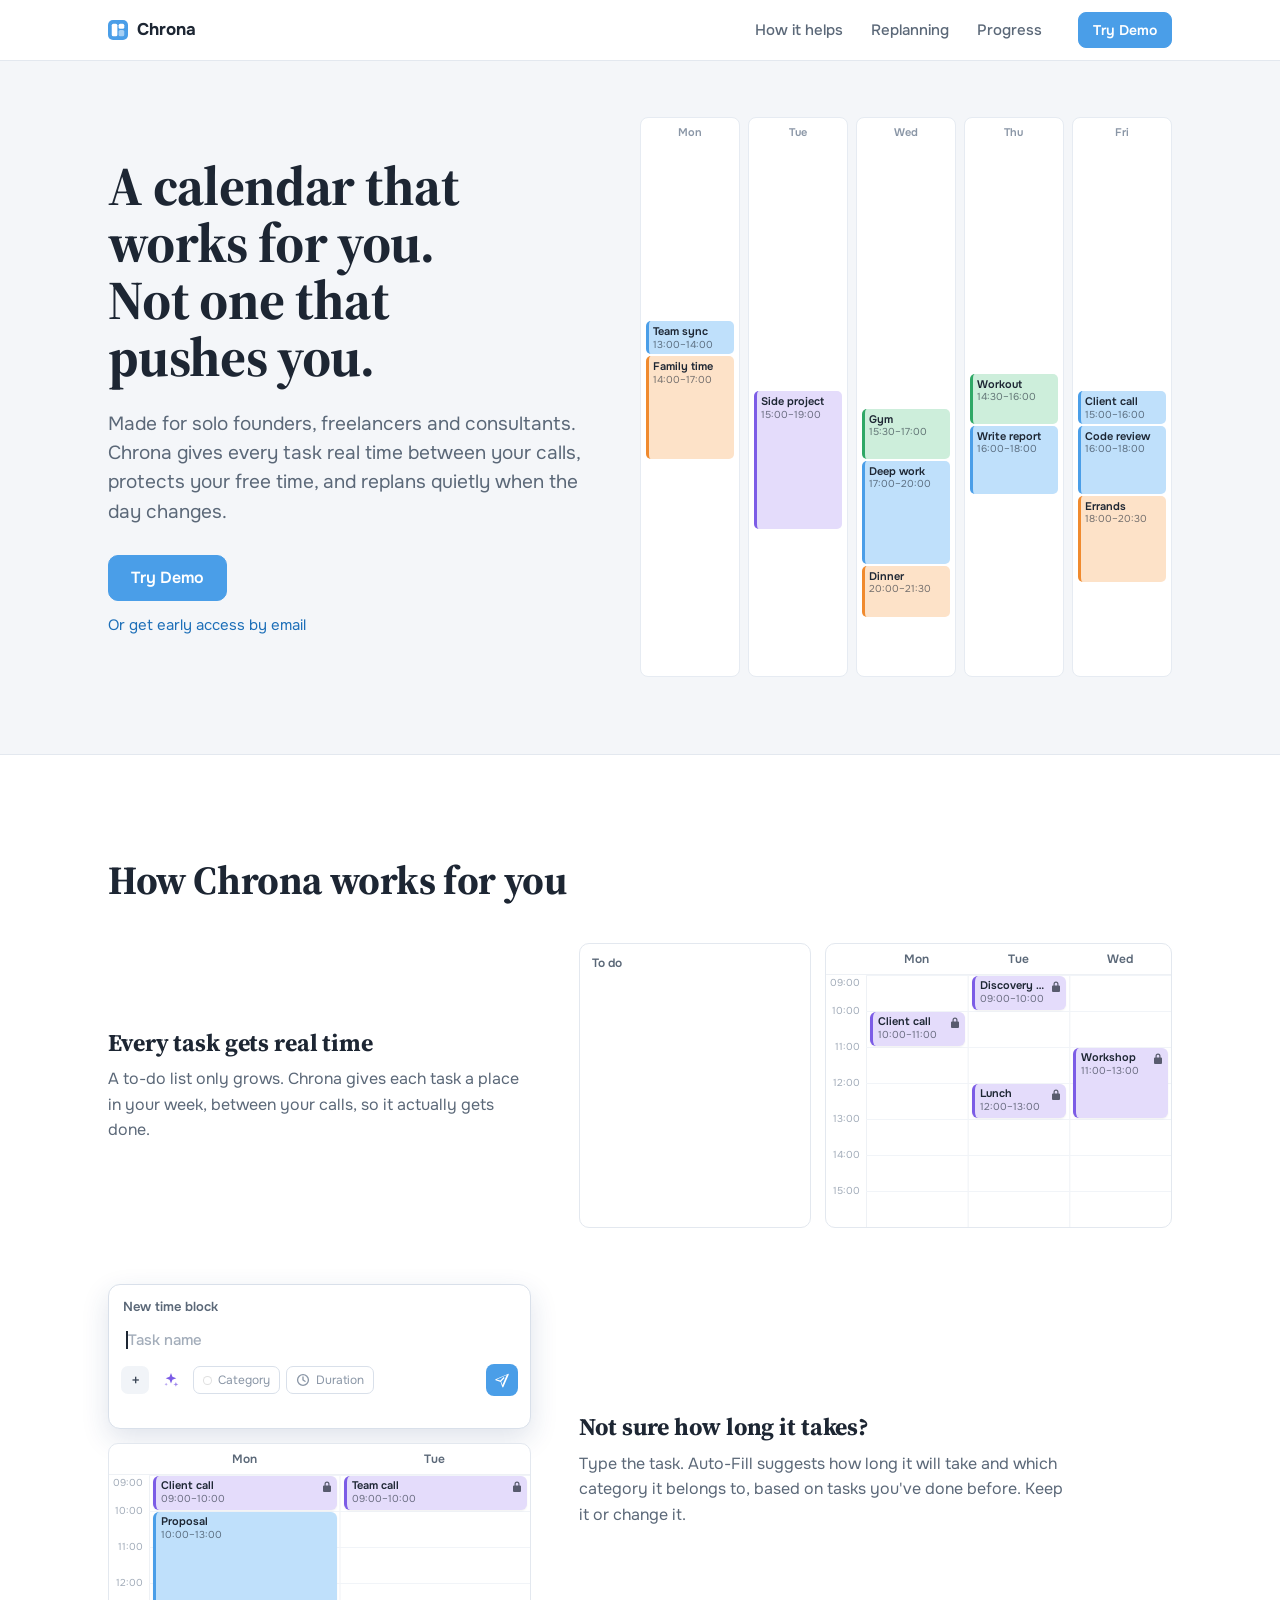
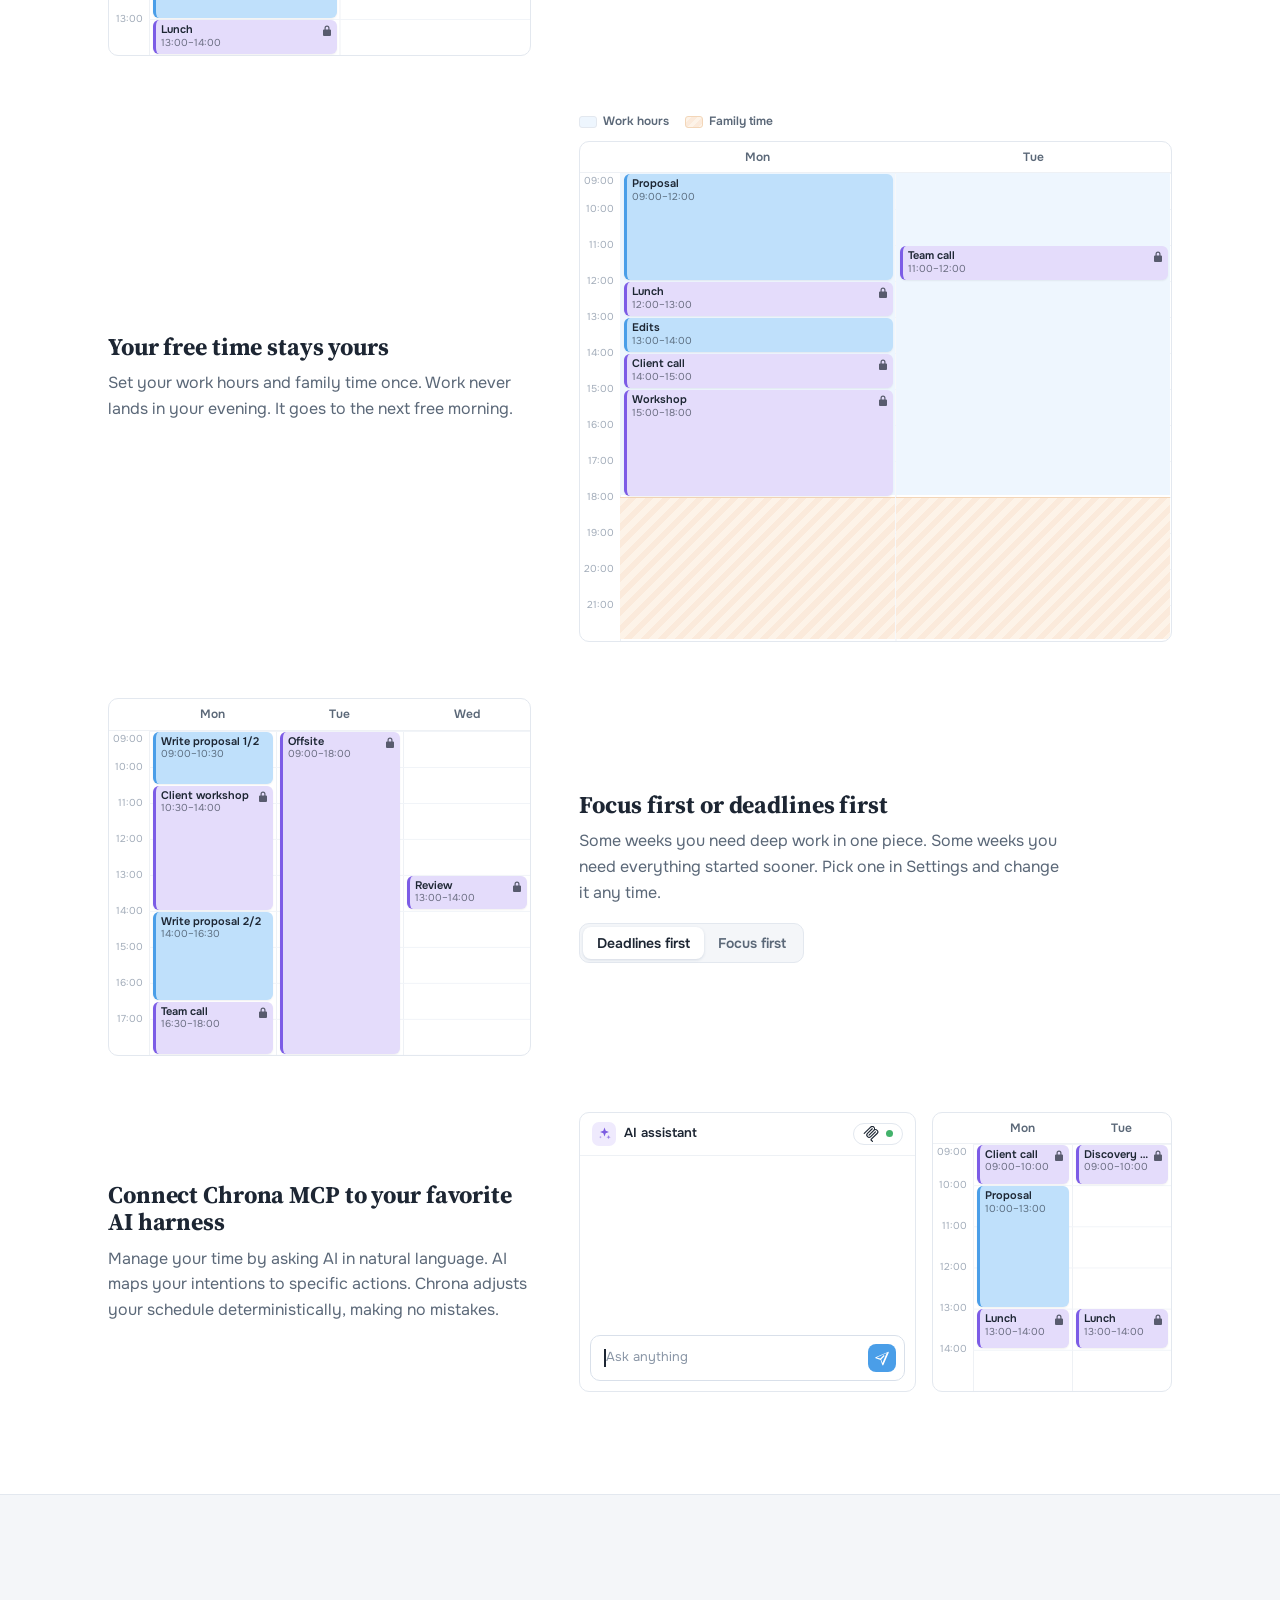
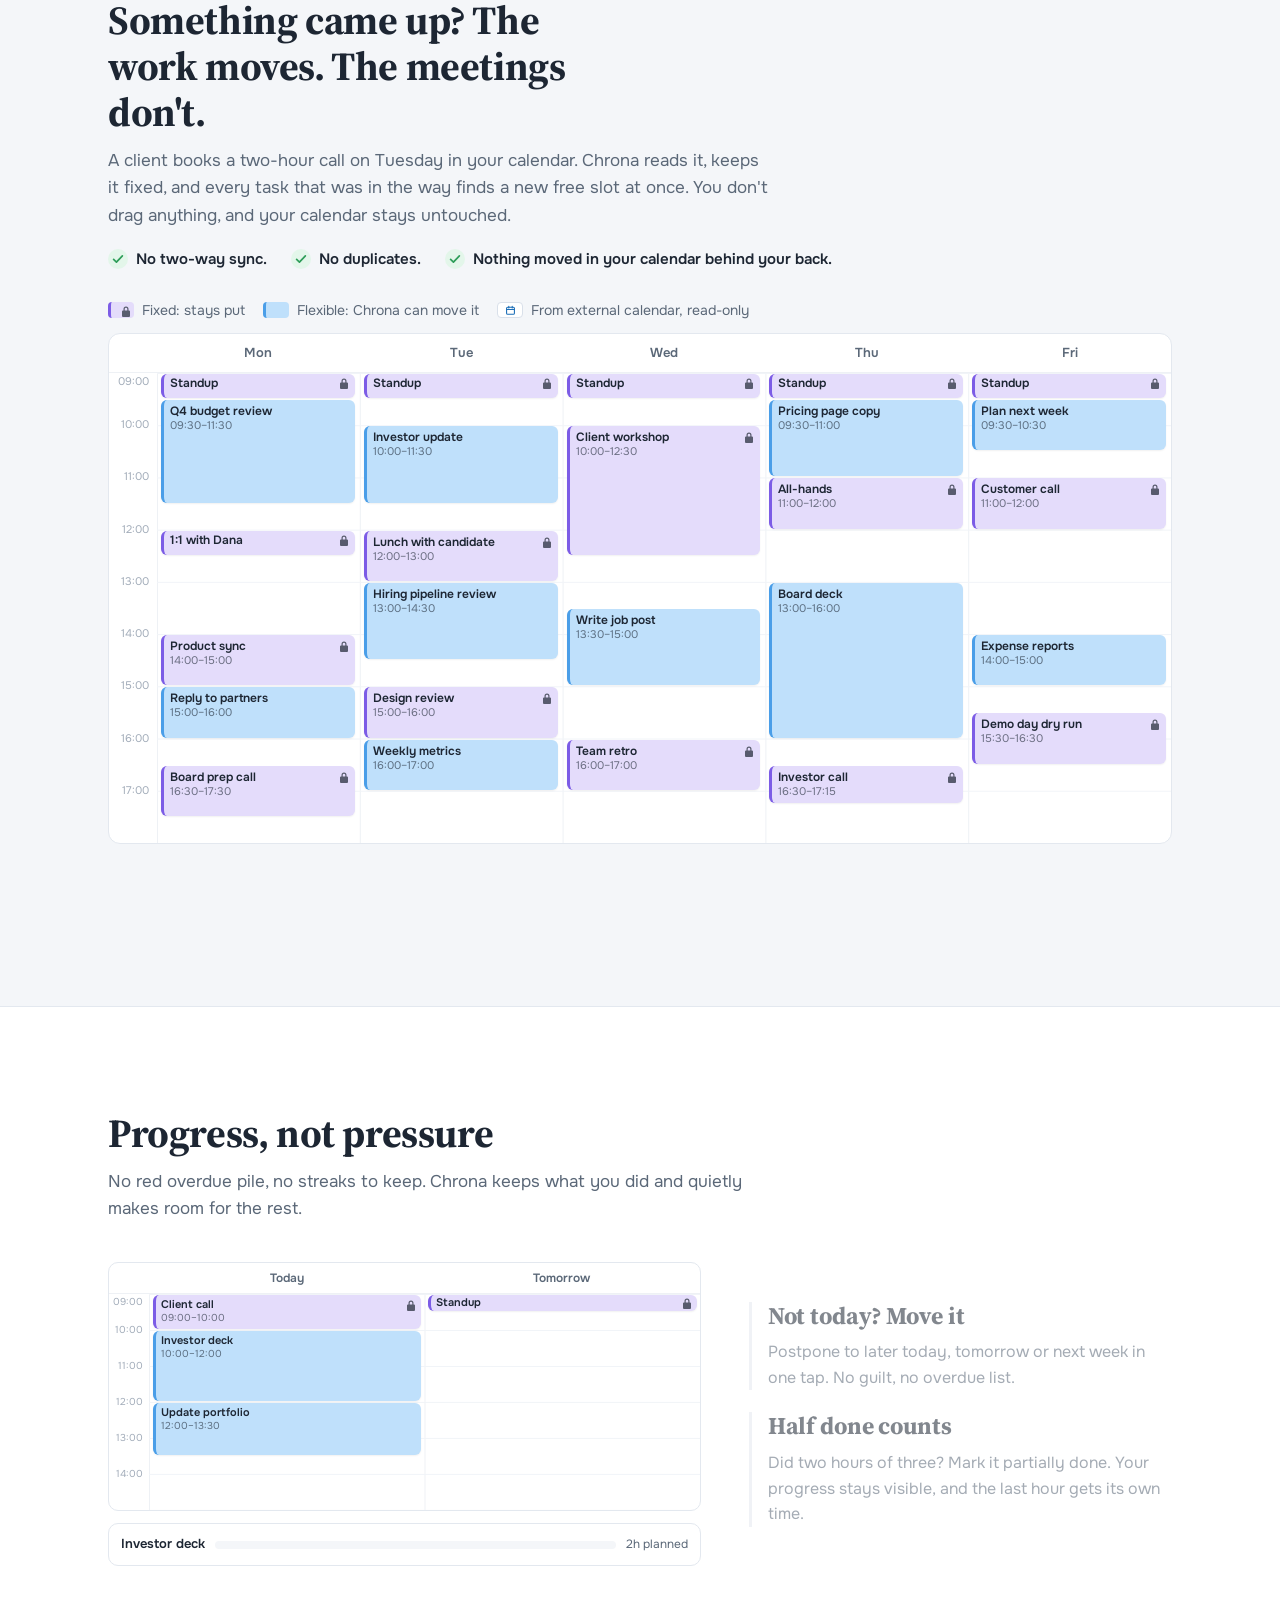
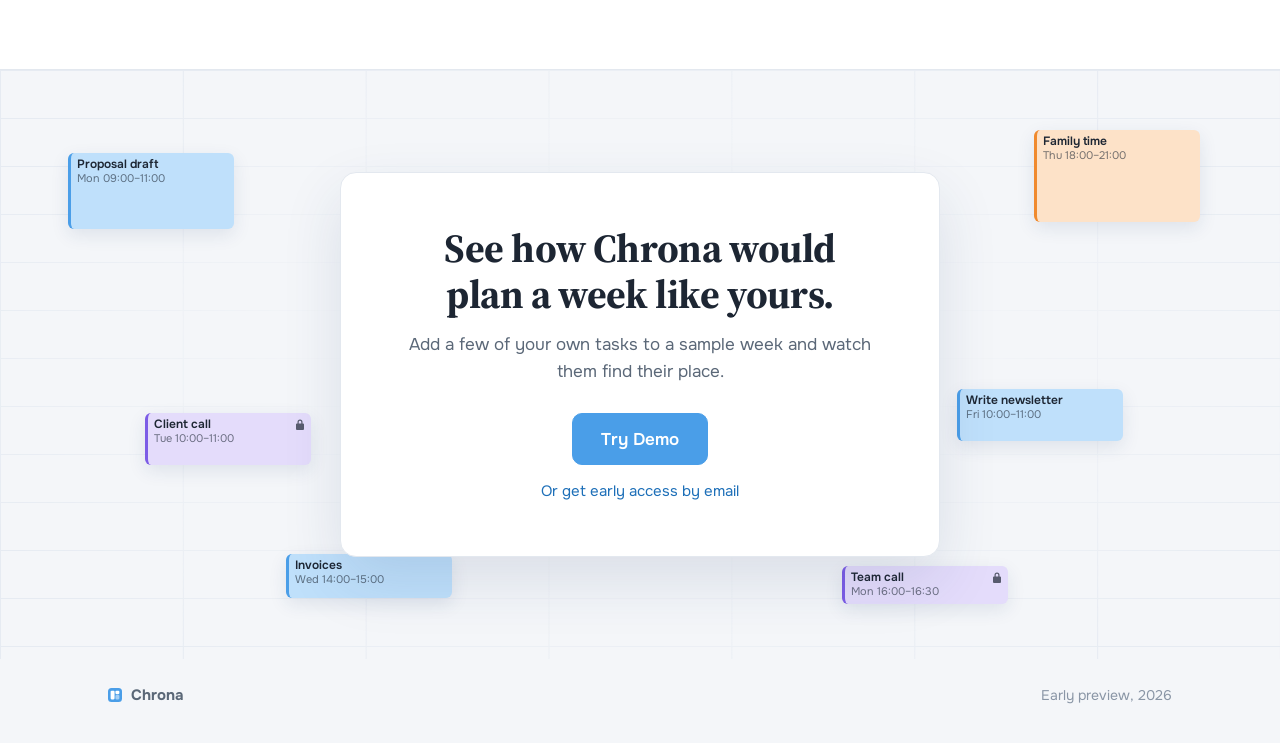
==== commit 7443058f: "Publish landing and demo from auto-scheduler-v2@8001806" ====
--- a/index.html
+++ b/index.html
@@ -10,7 +10,9 @@
   <meta property="og:description" content="For solo founders, freelancers and consultants. Every task gets real time, free time stays yours, half done counts. Try Demo.">
   <meta property="og:image" content="https://almazsr.github.io/chrona-demo/og.png">
   <meta name="twitter:card" content="summary_large_image">
-  <link rel="icon" href="data:image/svg+xml,%3Csvg xmlns='http://www.w3.org/2000/svg' viewBox='0 0 32 32'%3E%3Crect width='32' height='32' rx='8' fill='%238ec5f5'/%3E%3C/svg%3E">
+  <link rel="icon" href="demo/img/logo/mark.svg" type="image/svg+xml">
+  <link rel="icon" href="demo/img/logo/favicon-32.png" sizes="32x32" type="image/png">
+  <link rel="apple-touch-icon" href="demo/img/logo/apple-touch-icon.png">
   <script>
     // Old demo links (…/chrona-demo/#/calendar) keep working after the demo moved to demo/.
     if (/^#\//.test(location.hash)) location.replace('demo/' + location.hash);
--- a/css/landing.css
+++ b/css/landing.css
@@ -76,7 +76,7 @@
 .top { position: sticky; top: 0; z-index: 20; background: var(--white); border-bottom: 1px solid var(--line); }
 .top-in { display: flex; align-items: center; gap: 24px; height: 60px; }
 .logo { display: inline-flex; align-items: center; gap: 9px; font-weight: 700; font-size: 1.0625rem; color: var(--text); text-decoration: none; }
-.mark { width: 20px; height: 20px; border-radius: 6px; background: var(--mark); flex-shrink: 0; }
+.mark { width: 20px; height: 20px; background: url(../demo/img/logo/mark.svg) center / contain no-repeat; flex-shrink: 0; } /* logo: scripts/build-logo.py (ALM-106) */
 .top-nav { display: flex; gap: 4px; margin-left: auto; }
 .top-nav a { padding: 6px 12px; border-radius: 8px; color: var(--muted); font-size: .9375rem; font-weight: 500; text-decoration: none; }
 .top-nav a:hover { background: var(--bg); color: var(--text); }
@@ -235,7 +235,7 @@
 .foot { padding: 24px 0 36px; font-size: .875rem; color: var(--faint); }
 .foot-in { display: flex; justify-content: space-between; align-items: center; gap: 16px; }
 .logo-sm { font-size: .9375rem; color: var(--muted); }
-.logo-sm .mark { width: 14px; height: 14px; border-radius: 4px; }
+.logo-sm .mark { width: 14px; height: 14px; }
 
 
 
